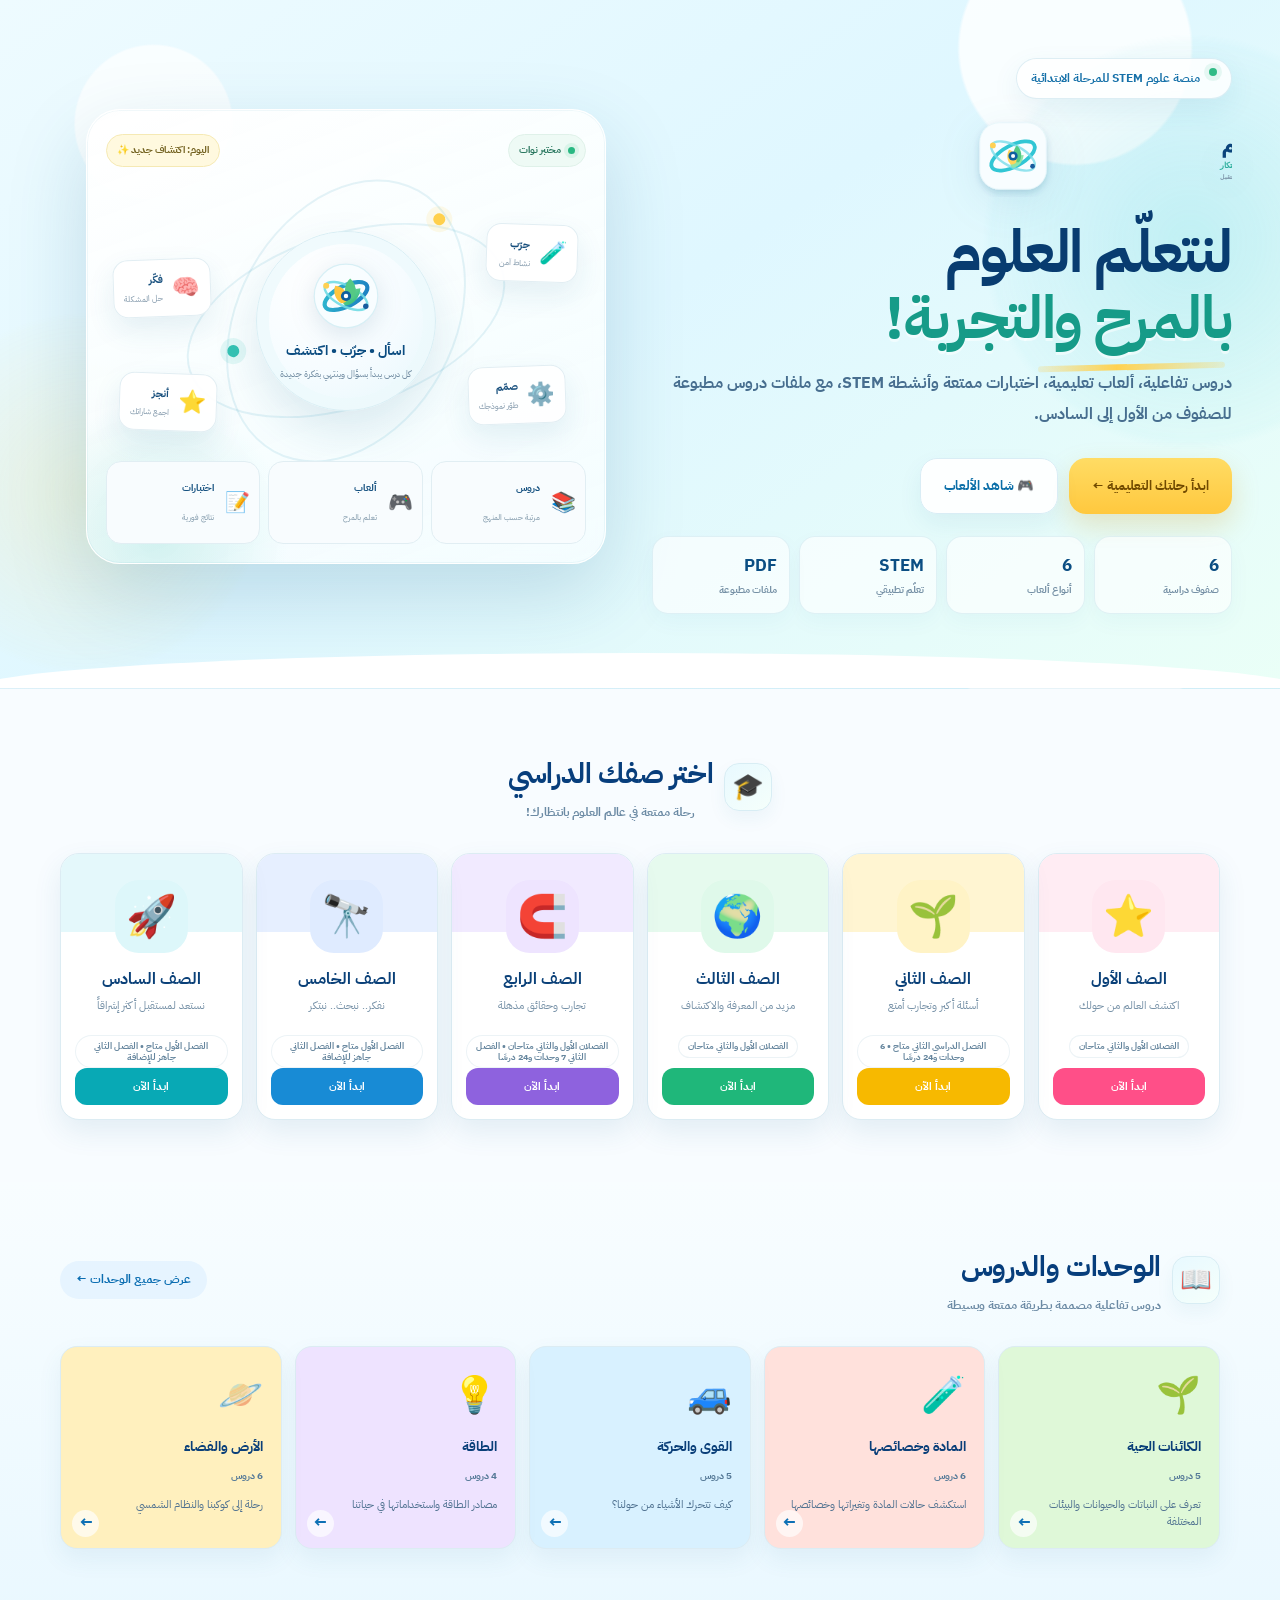
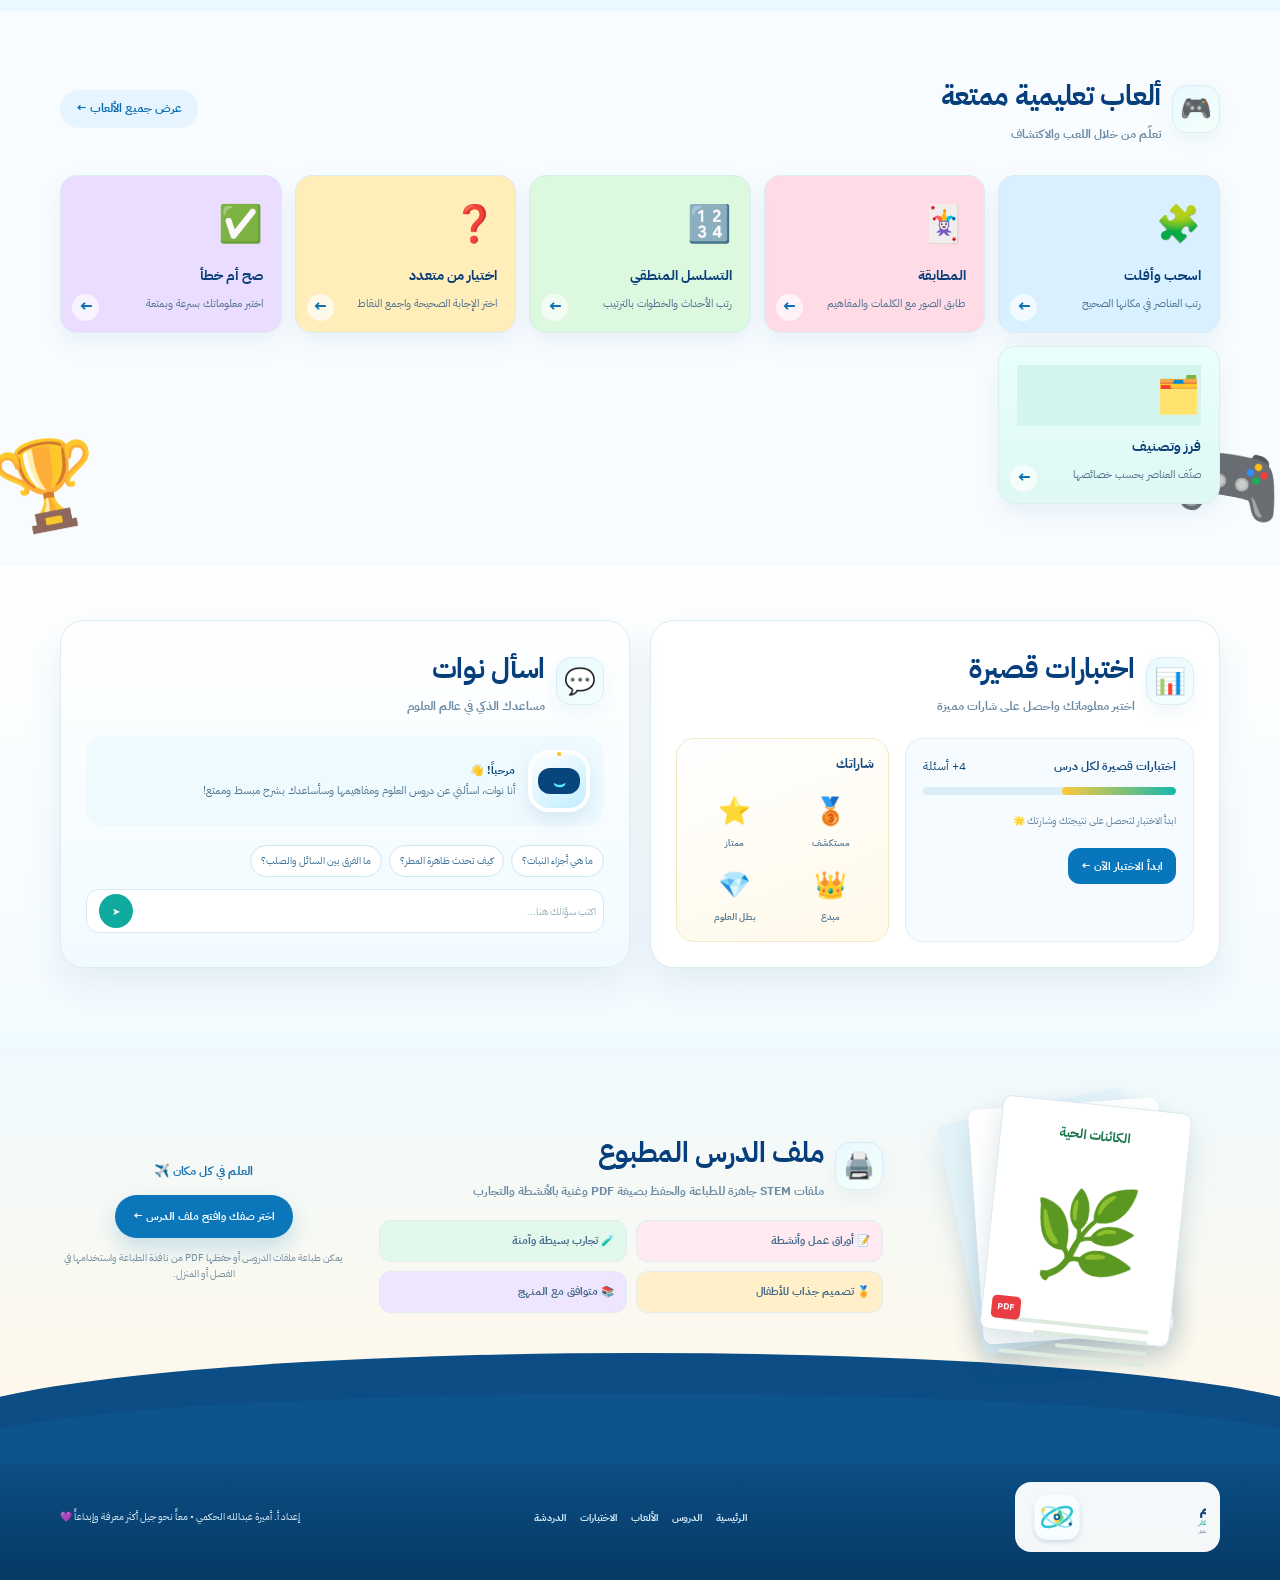
==== index.html @ 7ffd3e72 "Refresh application script to show published Grade 5 semester 2" ====
<!DOCTYPE html>
<!-- index.html - موقع نوات ستيم -->
<!-- نوات ستيم - علوم STEM للصفوف من الأول إلى السادس الابتدائي -->
<!-- طريقة الاستخدام: افتح هذا الملف مباشرة في أي متصفح حديث -->
<html lang="ar" dir="rtl">
<head>
  <meta charset="UTF-8">
  <meta name="viewport" content="width=device-width, initial-scale=1.0">
  <meta name="description" content="نوات ستيم - منصة تعليمية عربية لمادة العلوم STEM للصفوف من الأول إلى السادس الابتدائي، تضم دروساً تفاعلية وألعاباً واختبارات وملفات طباعة موسعة.">
  <title>نوات ستيم | علوم الصفوف الأول والثاني والثالث والرابع والخامس والسادس</title>
  <link rel="stylesheet" href="style.css?v=20261022-kidgames2">
  <link rel="stylesheet" href="playful-ui.css?v=20260920-1">
</head>
<body>

<!-- ===== صفحة الهبوط (Landing) ===== -->
<div id="landing-page">

  <header class="play-header" aria-label="رأس موقع نوات ستيم">
    <div class="play-header-inner">
      <a class="play-brand" href="#landing-page" aria-label="نوات ستيم">
        <img class="play-brand-logo" src="assets/nawat-logo.svg?v=20260919-2" alt="نوات ستيم - صغار اليوم علماء المستقبل">
      </a>

      <nav class="play-nav" aria-label="روابط الصفحة الرئيسية">
        <a class="active" href="#landing-page">الرئيسية</a>
        <a href="#grades-section">الدروس</a>
        <a href="#landing-games">الألعاب</a>
        <a href="#landing-quiz">الاختبارات</a>
        <a href="#landing-chat">الدردشة</a>
      </nav>

      <div class="play-header-tools">
        <span class="play-greeting">مرحباً يا بطل! 👦🏻</span>
        <button class="play-search" type="button" onclick="scrollToGrades()" aria-label="البحث عن صف">⌕</button>
      </div>
    </div>
  </header>

  <section class="play-hero" aria-label="لنتعلم العلوم بالمرح والتجربة">
    <div class="hero-blob hero-blob-a" aria-hidden="true"></div>
    <div class="hero-blob hero-blob-b" aria-hidden="true"></div>

    <div class="play-hero-inner">
      <div class="play-hero-copy">
        <span class="play-hero-pill"><i></i> منصة علوم STEM للمرحلة الابتدائية</span>

        <div class="hero-official-brand" aria-label="شعار نوات ستيم">
          <img src="assets/nawat-logo.svg?v=20260919-3" alt="نوات ستيم">
        </div>

        <h1>لنتعلّم العلوم<br><span>بالمرح والتجربة!</span></h1>

        <p class="hero-lead">
          دروس تفاعلية، ألعاب تعليمية، اختبارات ممتعة وأنشطة STEM،
          مع ملفات دروس مطبوعة للصفوف من الأول إلى السادس.
        </p>

        <div class="play-hero-actions">
          <button class="play-primary" onclick="scrollToGrades()">
            ابدأ رحلتك التعليمية
            <span aria-hidden="true">←</span>
          </button>
          <button class="play-secondary" onclick="document.getElementById('landing-games').scrollIntoView({behavior:'smooth'})">
            <span aria-hidden="true">🎮</span>
            شاهد الألعاب
          </button>
        </div>

        <div class="hero-trust-row" aria-label="مزايا المنصة">
          <span><b>6</b><small>صفوف دراسية</small></span>
          <span><b>6</b><small>أنواع ألعاب</small></span>
          <span><b>STEM</b><small>تعلّم تطبيقي</small></span>
          <span><b>PDF</b><small>ملفات مطبوعة</small></span>
        </div>
      </div>

      <div class="play-hero-art hero-lab-card" aria-hidden="true">
        <div class="lab-card-glow"></div>
        <div class="lab-card-top">
          <span class="lab-status"><i></i> مختبر نوات</span>
          <span class="lab-chip">اليوم: اكتشاف جديد ✨</span>
        </div>

        <div class="lab-scene">
          <div class="lab-orbit orbit-a"></div>
          <div class="lab-orbit orbit-b"></div>
          <div class="lab-core">
            <div class="lab-core-logo"><svg class="nawat-logo-mark" viewBox="0 0 120 120" role="img" aria-label="رمز نوات ستيم">
  <defs>
    <linearGradient id="nawatBlue" x1="20" y1="18" x2="98" y2="100" gradientUnits="userSpaceOnUse">
      <stop stop-color="#35c8d3"/>
      <stop offset="1" stop-color="#176fbd"/>
    </linearGradient>
    <linearGradient id="nawatLeaf" x1="52" y1="40" x2="78" y2="76" gradientUnits="userSpaceOnUse">
      <stop stop-color="#8ce4a7"/>
      <stop offset="1" stop-color="#2db978"/>
    </linearGradient>
  </defs>
  <circle cx="60" cy="60" r="53" fill="#f8fdff" stroke="#d7eff5" stroke-width="2"/>
  <ellipse cx="60" cy="60" rx="39" ry="17" transform="rotate(-27 60 60)" fill="none" stroke="url(#nawatBlue)" stroke-width="7" stroke-linecap="round"/>
  <ellipse cx="60" cy="60" rx="39" ry="17" transform="rotate(27 60 60)" fill="none" stroke="#73dce5" stroke-width="4" stroke-linecap="round" opacity=".9"/>
  <circle cx="27" cy="43" r="5" fill="#ffd052"/>
  <circle cx="93" cy="77" r="4.5" fill="#185d9e"/>
  <path d="M55 70c4-14 15-22 29-23-1 15-10 26-24 29-3-1-5-3-5-6Z" fill="url(#nawatLeaf)"/>
  <path d="M61 63c-5-12-3-24 6-32 10 9 12 22 5 33-4 1-7 1-11-1Z" fill="#55c984"/>
  <path d="M52 72c-10-6-14-18-10-29 12 1 21 10 21 22-3 5-6 7-11 7Z" fill="#ffc63e"/>
  <circle cx="60" cy="60" r="8.5" fill="#0d5f9f"/>
  <circle cx="60" cy="60" r="3.7" fill="#fff"/>
</svg></div>
            <strong>اسأل • جرّب • اكتشف</strong>
            <small>كل درس يبدأ بسؤال وينتهي بفكرة جديدة</small>
          </div>

          <div class="lab-float-card fc-one"><span>🧪</span><b>جرّب</b><small>نشاط آمن</small></div>
          <div class="lab-float-card fc-two"><span>🧠</span><b>فكّر</b><small>حل المشكلة</small></div>
          <div class="lab-float-card fc-three"><span>⚙️</span><b>صمّم</b><small>طوّر نموذجك</small></div>
          <div class="lab-float-card fc-four"><span>⭐</span><b>أنجز</b><small>اجمع شاراتك</small></div>
        </div>

        <div class="lab-card-bottom">
          <div><span>📚</span><b>دروس</b><small>مرتبة حسب المنهج</small></div>
          <div><span>🎮</span><b>ألعاب</b><small>تعلم بالمرح</small></div>
          <div><span>📝</span><b>اختبارات</b><small>نتائج فورية</small></div>
        </div>
      </div>
    </div>

    <div class="hero-wave" aria-hidden="true"></div>
  </section>

  <section class="play-section grades-play-section" id="grades-section" aria-label="اختر صفك الدراسي">
    <div class="play-section-head">
      <span class="play-section-icon">🎓</span>
      <div>
        <h2>اختر صفك الدراسي</h2>
        <p>رحلة ممتعة في عالم العلوم بانتظارك!</p>
      </div>
    </div>

    <div class="play-grade-grid">
      <article class="play-grade-card grade-pink" onclick="enterApp('grade1')" role="button" tabindex="0" onkeydown="if(event.key==='Enter') enterApp('grade1')">
        <span class="play-grade-icon">⭐</span>
        <h3>الصف الأول</h3>
        <p>اكتشف العالم من حولك</p>
        <small class="grade-availability">الفصلان الأول والثاني متاحان</small>
        <button type="button">ابدأ الآن</button>
      </article>
      <article class="play-grade-card grade-yellow" onclick="enterApp('grade2')" role="button" tabindex="0" onkeydown="if(event.key==='Enter') enterApp('grade2')">
        <span class="play-grade-icon">🌱</span>
        <h3>الصف الثاني</h3>
        <p>أسئلة أكبر وتجارب أمتع</p>
        <small class="grade-availability">الفصل الدراسي الثاني متاح • 6 وحدات و24 درسًا</small>
        <button type="button">ابدأ الآن</button>
      </article>
      <article class="play-grade-card grade-green" onclick="enterApp('grade3')" role="button" tabindex="0" onkeydown="if(event.key==='Enter') enterApp('grade3')">
        <span class="play-grade-icon">🌍</span>
        <h3>الصف الثالث</h3>
        <p>مزيد من المعرفة والاكتشاف</p>
        <small class="grade-availability">الفصلان الأول والثاني متاحان</small>
        <button type="button">ابدأ الآن</button>
      </article>
      <article class="play-grade-card grade-purple" onclick="enterApp('grade4')" role="button" tabindex="0" onkeydown="if(event.key==='Enter') enterApp('grade4')">
        <span class="play-grade-icon">🧲</span>
        <h3>الصف الرابع</h3>
        <p>تجارب وحقائق مذهلة</p>
        <small class="grade-availability">الفصلان الأول والثاني متاحان • الفصل الثاني 7 وحدات و24 درسًا</small>
        <button type="button">ابدأ الآن</button>
      </article>
      <article class="play-grade-card grade-blue" onclick="enterApp('grade5')" role="button" tabindex="0" onkeydown="if(event.key==='Enter') enterApp('grade5')">
        <span class="play-grade-icon">🔭</span>
        <h3>الصف الخامس</h3>
        <p>نفكر.. نبحث.. نبتكر</p>
        <small class="grade-availability">الفصل الأول متاح • الفصل الثاني جاهز للإضافة</small>
        <button type="button">ابدأ الآن</button>
      </article>
      <article class="play-grade-card grade-teal" onclick="enterApp('grade6')" role="button" tabindex="0" onkeydown="if(event.key==='Enter') enterApp('grade6')">
        <span class="play-grade-icon">🚀</span>
        <h3>الصف السادس</h3>
        <p>نستعد لمستقبل أكثر إشراقاً</p>
        <small class="grade-availability">الفصل الأول متاح • الفصل الثاني جاهز للإضافة</small>
        <button type="button">ابدأ الآن</button>
      </article>
    </div>
  </section>

  <section class="play-section play-units" aria-label="الوحدات والدروس">
    <div class="play-section-head split-head">
      <div class="title-group">
        <span class="play-section-icon">📖</span>
        <div><h2>الوحدات والدروس</h2><p>دروس تفاعلية مصممة بطريقة ممتعة وبسيطة</p></div>
      </div>
      <button class="section-link-btn" onclick="scrollToGrades()">عرض جميع الوحدات ←</button>
    </div>

    <div class="preview-card-row">
      <article class="preview-unit unit-green" onclick="scrollToGrades()"><span>🌱</span><h3>الكائنات الحية</h3><b>5 دروس</b><p>تعرف على النباتات والحيوانات والبيئات المختلفة</p><i>←</i></article>
      <article class="preview-unit unit-coral" onclick="scrollToGrades()"><span>🧪</span><h3>المادة وخصائصها</h3><b>6 دروس</b><p>استكشف حالات المادة وتغيراتها وخصائصها</p><i>←</i></article>
      <article class="preview-unit unit-sky" onclick="scrollToGrades()"><span>🚙</span><h3>القوى والحركة</h3><b>5 دروس</b><p>كيف تتحرك الأشياء من حولنا؟</p><i>←</i></article>
      <article class="preview-unit unit-lilac" onclick="scrollToGrades()"><span>💡</span><h3>الطاقة</h3><b>4 دروس</b><p>مصادر الطاقة واستخداماتها في حياتنا</p><i>←</i></article>
      <article class="preview-unit unit-gold" onclick="scrollToGrades()"><span>🪐</span><h3>الأرض والفضاء</h3><b>6 دروس</b><p>رحلة إلى كوكبنا والنظام الشمسي</p><i>←</i></article>
    </div>
  </section>

  <section class="play-section landing-games-section" id="landing-games" aria-label="ألعاب تعليمية ممتعة">
    <div class="play-game-decor left">🏆</div>
    <div class="play-game-decor right">🎮</div>
    <div class="play-section-head split-head">
      <div class="title-group">
        <span class="play-section-icon">🎮</span>
        <div><h2>ألعاب تعليمية ممتعة</h2><p>تعلّم من خلال اللعب والاكتشاف</p></div>
      </div>
      <button class="section-link-btn" onclick="enterAppSection('grade1','games')">عرض جميع الألعاب ←</button>
    </div>

    <div class="preview-card-row games-row">
      <article class="preview-game game-blue" onclick="enterAppSection('grade1','games')"><span>🧩</span><h3>اسحب وأفلت</h3><p>رتب العناصر في مكانها الصحيح</p><i>←</i></article>
      <article class="preview-game game-pink" onclick="enterAppSection('grade1','games')"><span>🃏</span><h3>المطابقة</h3><p>طابق الصور مع الكلمات والمفاهيم</p><i>←</i></article>
      <article class="preview-game game-green" onclick="enterAppSection('grade1','games')"><span>🔢</span><h3>التسلسل المنطقي</h3><p>رتب الأحداث والخطوات بالترتيب</p><i>←</i></article>
      <article class="preview-game game-yellow" onclick="enterAppSection('grade1','games')"><span>❓</span><h3>اختيار من متعدد</h3><p>اختر الإجابة الصحيحة واجمع النقاط</p><i>←</i></article>
      <article class="preview-game game-purple" onclick="enterAppSection('grade1','games')"><span>✅</span><h3>صح أم خطأ</h3><p>اختبر معلوماتك بسرعة وبمتعة</p><i>←</i></article>
      <article class="preview-game game-teal" onclick="enterAppSection('grade1','games')"><span>🗂️</span><h3>فرز وتصنيف</h3><p>صنّف العناصر بحسب خصائصها</p><i>←</i></article>
    </div>
  </section>

  <section class="play-section engagement-section" aria-label="الاختبارات ومساعد نوات">
    <div class="engagement-grid">
      <article class="quiz-preview" id="landing-quiz">
        <div class="engagement-title"><span>📊</span><div><h2>اختبارات قصيرة</h2><p>اختبر معلوماتك واحصل على شارات مميزة</p></div></div>
        <div class="quiz-preview-body">
          <div class="quiz-progress-card">
            <div class="quiz-progress-head"><strong>اختبارات قصيرة لكل درس</strong><span>4+ أسئلة</span></div>
            <div class="quiz-progress-line"><i style="width:45%"></i></div>
            <small>ابدأ الاختبار لتحصل على نتيجتك وشارتك 🌟</small>
            <button onclick="enterAppSection('grade1','quiz')">ابدأ الاختبار الآن ←</button>
          </div>
          <div class="badges-preview">
            <h3>شاراتك</h3>
            <div><span>🥉<small>مستكشف</small></span><span>⭐<small>ممتاز</small></span><span>👑<small>مبدع</small></span><span>💎<small>بطل العلوم</small></span></div>
          </div>
        </div>
      </article>

      <article class="chat-preview" id="landing-chat">
        <div class="engagement-title"><span>💬</span><div><h2>اسأل نوات</h2><p>مساعدك الذكي في عالم العلوم</p></div></div>
        <div class="chat-preview-bot">
          <div class="mini-bot"><span>•</span><b>⌣</b></div>
          <p><strong>مرحباً! 👋</strong><br>أنا نوات، اسألني عن دروس العلوم ومفاهيمها وسأساعدك بشرح مبسط وممتع!</p>
        </div>
        <div class="chat-suggestions">
          <button onclick="enterAppSection('grade1','chatbot')">ما هي أجزاء النبات؟</button>
          <button onclick="enterAppSection('grade2','chatbot')">كيف تحدث ظاهرة المطر؟</button>
          <button onclick="enterAppSection('grade3','chatbot')">ما الفرق بين السائل والصلب؟</button>
        </div>
        <div class="fake-chat-input"><span>اكتب سؤالك هنا...</span><button onclick="enterAppSection('grade1','chatbot')">➤</button></div>
      </article>
    </div>
  </section>

  <section class="print-preview-section" aria-label="ملف الدرس المطبوع">
    <div class="print-preview-inner">
      <div class="print-stack" aria-hidden="true">
        <div class="paper paper-back"></div>
        <div class="paper paper-mid"></div>
        <div class="paper paper-front">
          <span class="pdf-tag">PDF</span>
          <h4>الكائنات الحية</h4>
          <div class="plant-illustration">🌿</div>
          <div class="paper-lines"><i></i><i></i><i></i><i></i></div>
        </div>
      </div>

      <div class="print-preview-copy">
        <div class="engagement-title print-title"><span>🖨️</span><div><h2>ملف الدرس المطبوع</h2><p>ملفات STEM جاهزة للطباعة والحفظ بصيغة PDF وغنية بالأنشطة والتجارب</p></div></div>
        <div class="print-feature-chips">
          <span>📝 أوراق عمل وأنشطة</span>
          <span>🧪 تجارب بسيطة وآمنة</span>
          <span>🏅 تصميم جذاب للأطفال</span>
          <span>📚 متوافق مع المنهج</span>
        </div>
      </div>

      <div class="print-preview-action">
        <span>العلم في كل مكان ✈️</span>
        <button onclick="scrollToGrades()">اختر صفك وافتح ملف الدرس ←</button>
        <small>يمكن طباعة ملفات الدروس أو حفظها PDF من نافذة الطباعة واستخدامها في الفصل أو المنزل.</small>
      </div>
    </div>
  </section>

</div>

<!-- ===== تطبيق المحتوى الرئيسي (مخفي في البداية) ===== -->
<div id="app-content" style="display:none">

  <!-- ===== التنقل الرئيسي ===== -->
  <nav class="main-nav" role="navigation" aria-label="التنقل الرئيسي">
    <div class="nav-inner">
      <div class="app-brand" aria-label="نوات ستيم">
        <img class="app-brand-logo" src="assets/nawat-logo.svg?v=20260919-4" alt="نوات ستيم">
      </div>
      <button class="nav-back-home" onclick="goToLanding()" aria-label="العودة للصفحة الرئيسية">
        <span aria-hidden="true">⌂</span><span class="home-label">الرئيسية</span>
      </button>
      <button class="nav-btn active" onclick="showSection('lessons')" aria-selected="true" role="tab">
        <span class="nav-icon" aria-hidden="true">📚</span>
        الصفوف ودروس STEM
      </button>
      <button class="nav-btn" onclick="showSection('games')" aria-selected="false" role="tab">
        <span class="nav-icon" aria-hidden="true">🎮</span>
        ألعب مع ستيم
      </button>
      <button class="nav-btn" onclick="showSection('quiz')" aria-selected="false" role="tab">
        <span class="nav-icon" aria-hidden="true">📝</span>
        اختبر معلوماتك
      </button>
      <button class="nav-btn" onclick="showSection('chatbot')" aria-selected="false" role="tab">
        <span class="nav-icon" aria-hidden="true">🤖</span>
        الدردشة مع نوات
      </button>
      <div class="current-grade-chip" id="currentGradeChip" aria-live="polite">الصف الأول</div>
    </div>
  </nav>

  <!-- ===== المحتوى الرئيسي ===== -->
  <main role="main">

    <!-- ===== قسم الدروس ===== -->
    <div id="section-lessons" class="section-panel active" role="tabpanel">
      <div id="semester-tabs" class="semester-tabs" style="display:none" role="tablist" aria-label="اختر الفصل الدراسي"></div>
      <div id="lessons-view"><!-- يُملأ بـ JS --></div>
    </div>

    <!-- ===== قسم الألعاب ===== -->
    <div id="section-games" class="section-panel" role="tabpanel">
      <div id="games-view"><!-- يُملأ بـ JS --></div>
    </div>

    <!-- ===== قسم الاختبارات ===== -->
    <div id="section-quiz" class="section-panel" role="tabpanel">
      <div id="quiz-view"><!-- يُملأ بـ JS --></div>
    </div>

    <!-- ===== قسم الشات بوت ===== -->
    <div id="section-chatbot" class="section-panel" role="tabpanel">
      <div class="section-header section-header--assistant">
        <span class="section-kicker">مساعدك العلمي</span>
        <h2>الدردشة مع نوات 🤖</h2>
        <p>اسأل عن مفهوم أو درس، واحصل على شرح مبسط يساعدك على الفهم والمراجعة.</p>
      </div>
      <div class="chatbot-wrapper">
        <div class="chat-window" role="log" aria-label="نافذة المحادثة">
          <div class="chat-header">
            <div class="bot-avatar" aria-hidden="true">🤖</div>
            <div>
              <h3>نوات <span class="online-dot" aria-label="متصل"></span></h3>
              <p>مساعدك العلمي الذكي</p>
            </div>
          </div>
          <div class="chat-messages" id="chatMessages" aria-live="polite"></div>
          <div class="chat-input-area">
            <input
              type="text"
              id="chatInput"
              class="chat-input"
              placeholder="اكتب سؤالك هنا..."
              aria-label="اكتب رسالتك"
              maxlength="200"
              autocomplete="off"
            >
            <button class="chat-send-btn" onclick="sendMessage()" aria-label="إرسال الرسالة">
              ➤
            </button>
          </div>
        </div>
        <div class="quick-questions mt-2" id="quickQuestions"></div>
      </div>
    </div>

  </main>

</div>

<!-- ===== ذيل الصفحة ===== -->
<footer class="play-footer" role="contentinfo">
  <div class="play-footer-wave" aria-hidden="true"></div>
  <div class="play-footer-inner">
    <div class="play-footer-brand"><img class="play-footer-logo" src="assets/nawat-logo.svg?v=20260919-2" alt="نوات ستيم"></div>
    <div class="play-footer-links">
      <a href="#landing-page">الرئيسية</a>
      <a href="#grades-section">الدروس</a>
      <a href="#landing-games">الألعاب</a>
      <a href="#landing-quiz">الاختبارات</a>
      <a href="#landing-chat">الدردشة</a>
    </div>
    <p>إعداد أ. أميرة عبدالله الحكمي • معاً نحو جيل أكثر معرفة وإبداعاً 💜</p>
  </div>
</footer>

<!-- ===== البيانات والسكريبت ===== -->
<script src="data.js?v=20261021-1"></script>
<script src="semester2-data.js?v=20261022-1"></script>
<script src="data-grade2.js?v=20261027-fullbook2"></script>
<script src="data-grade3.js?v=20261027-semesters"></script>
<!-- تحديث نشر الصف الرابع: الفصل الدراسي الثاني - المحتوى الكامل للوحدات السبع -->
<script src="data-grade4.js?v=20261028-grade4-final"></script>
<script src="data-grade5.js?v=20261028-sem2base"></script>
<script src="grade5-semester2.js?v=20261028-fullcurriculum"></script>
<script src="data-grade6.js?v=20261021-1"></script>
<script src="script.js?v=20261028-grade5-visible"></script>

</body>
</html>
---- style.css ----
/* style.css - موقع نوات ستيم */
/* المعلمة: أستاذة أميرة عبدالله الحكمي */

/* ========== الخطوط ========== */
@import url('https://fonts.googleapis.com/css2?family=IBM+Plex+Sans+Arabic:wght@400;500;600;700&display=swap');

/* ========== المتغيرات ========== */
:root {
  --primary: #0ea5e9;
  --primary-light: #38bdf8;
  --primary-dark: #0369a1;
  --accent: #183f64;
  --accent-light: #0e79b7;
  --success: #0f766e;
  --success-light: #14b8a6;
  --danger: #C62828;
  --warning: #B45309;
  --bg: #edf3f7;
  --bg-card: #FFFFFF;
  --text: #17324a;
  --text-secondary: #58728a;
  --text-light: #93a4b4;
  --border: #d8e0e7;
  --shadow-sm: 0 10px 24px rgba(15, 29, 45, 0.06);
  --shadow-md: 0 16px 36px rgba(15, 29, 45, 0.1);
  --shadow-lg: 0 22px 54px rgba(15, 29, 45, 0.14);
  --radius-sm: 8px;
  --radius-md: 12px;
  --radius-lg: 20px;
  --radius-xl: 28px;
}

/* ========== إعادة التهيئة ========== */
*, *::before, *::after {
  box-sizing: border-box;
  margin: 0;
  padding: 0;
}

html {
  scroll-behavior: smooth;
}

body {
  font-family: 'IBM Plex Sans Arabic', 'Tajawal', 'Cairo', Arial, sans-serif;
  direction: rtl;
  background: var(--bg);
  color: var(--text);
  line-height: 1.7;
  font-size: 16px;
  min-height: 100vh;
}

/* ========== الشريط العلوي ========== */
header { display: none; }

.header-inner {
  max-width: 1200px;
  margin: 0 auto;
  padding: 0 24px;
  display: flex;
  align-items: center;
  justify-content: space-between;
  height: 72px;
}

.logo-area {
  display: flex;
  align-items: center;
  gap: 14px;
  text-decoration: none;
  color: white;
}

.logo-icon {
  width: 48px;
  height: 48px;
  background: rgba(255,255,255,0.2);
  border-radius: 12px;
  display: flex;
  align-items: center;
  justify-content: center;
  font-size: 24px;
  backdrop-filter: blur(8px);
}

.logo-text h1 {
  font-size: 1.4rem;
  font-weight: 900;
  line-height: 1.2;
  letter-spacing: -0.5px;
}

.logo-text p {
  font-size: 0.75rem;
  opacity: 0.85;
  font-weight: 400;
}

.header-teacher {
  font-size: 0.8rem;
  opacity: 0.9;
  text-align: center;
}

.header-teacher strong {
  display: block;
  font-size: 0.85rem;
}

/* ========== Landing Page - Hero Section ========== */
.hero-section {
  background: linear-gradient(160deg, #E3F2FD 0%, #BBDEFB 40%, #E8F5E9 100%);
  padding: 72px 24px 60px;
  text-align: center;
  position: relative;
  overflow: hidden;
}

.hero-section::before {
  content: '';
  position: absolute;
  top: -60px;
  left: -60px;
  width: 240px;
  height: 240px;
  background: radial-gradient(circle, rgba(21,101,192,0.08) 0%, transparent 70%);
  border-radius: 50%;
}

.hero-section::after {
  content: '';
  position: absolute;
  bottom: -40px;
  right: -40px;
  width: 200px;
  height: 200px;
  background: radial-gradient(circle, rgba(46,125,50,0.07) 0%, transparent 70%);
  border-radius: 50%;
}

.hero-inner {
  max-width: 700px;
  margin: 0 auto;
  position: relative;
  z-index: 1;
}

.hero-rocket {
  font-size: 4rem;
  margin-bottom: 20px;
  display: block;
  animation: rocketFloat 3s ease-in-out infinite;
}

@keyframes rocketFloat {
  0%, 100% { transform: translateY(0) rotate(-5deg); }
  50% { transform: translateY(-12px) rotate(5deg); }
}

.hero-title {
  font-size: 2.4rem;
  font-weight: 900;
  color: var(--primary-dark);
  margin-bottom: 14px;
  line-height: 1.3;
}

.hero-subtitle {
  font-size: 1.25rem;
  font-weight: 700;
  color: var(--primary);
  margin-bottom: 14px;
}

.hero-desc {
  font-size: 1rem;
  color: var(--text-secondary);
  max-width: 520px;
  margin: 0 auto 32px;
  line-height: 1.8;
}

.hero-cta-btn {
  display: inline-flex;
  align-items: center;
  gap: 10px;
  background: var(--primary);
  color: white;
  border: none;
  border-radius: var(--radius-md);
  padding: 18px 44px;
  font-family: 'Tajawal', sans-serif;
  font-size: 1.1rem;
  font-weight: 800;
  cursor: pointer;
  transition: all 0.25s ease;
  box-shadow: 0 6px 20px rgba(21, 101, 192, 0.35);
  letter-spacing: 0.3px;
}

.hero-cta-btn:hover {
  background: var(--primary-dark);
  transform: translateY(-3px);
  box-shadow: 0 10px 28px rgba(21, 101, 192, 0.45);
}

.hero-cta-btn:active {
  transform: translateY(-1px);
}

/* ========== Landing Page - Grades Section ========== */
.grades-section {
  padding: 56px 24px 64px;
  background: white;
}

.grades-inner {
  max-width: 960px;
  margin: 0 auto;
}

.grades-header {
  text-align: center;
  margin-bottom: 40px;
}

.grades-title {
  font-size: 1.9rem;
  font-weight: 900;
  color: var(--primary-dark);
  margin-bottom: 10px;
}

.grades-subtitle {
  font-size: 1rem;
  color: var(--text-secondary);
}

.grades-grid {
  display: grid;
  grid-template-columns: repeat(auto-fill, minmax(260px, 1fr));
  gap: 22px;
}

/* بطاقة الصف */
.grade-card {
  background: var(--bg-card);
  border-radius: var(--radius-lg);
  padding: 32px 24px;
  box-shadow: var(--shadow-sm);
  border: 2px solid var(--border);
  text-align: center;
  position: relative;
  transition: all 0.28s ease;
  overflow: hidden;
}

.grade-card--open {
  cursor: pointer;
  border-color: var(--primary-light);
  background: linear-gradient(145deg, #ffffff, #EFF6FF);
}

.grade-card--open:hover {
  transform: translateY(-5px);
  box-shadow: var(--shadow-lg);
  border-color: var(--primary);
  background: linear-gradient(145deg, #EFF6FF, #DBEAFE);
}

.grade-card--open:focus {
  outline: 3px solid var(--primary);
  outline-offset: 3px;
}

.grade-card--soon {
  opacity: 0.65;
  cursor: not-allowed;
  filter: grayscale(30%);
}

/* شارة الحالة */
.grade-badge {
  display: inline-block;
  font-size: 0.78rem;
  font-weight: 700;
  padding: 4px 14px;
  border-radius: 20px;
  position: absolute;
  top: 16px;
  left: 16px;
  letter-spacing: 0.2px;
}

.grade-badge--open {
  background: rgba(46, 125, 50, 0.12);
  color: var(--success);
  border: 1.5px solid rgba(46, 125, 50, 0.3);
}

.grade-badge--soon {
  background: rgba(120, 120, 120, 0.1);
  color: #757575;
  border: 1.5px solid rgba(120, 120, 120, 0.25);
}

.grade-icon {
  font-size: 3rem;
  margin: 14px 0 12px;
  display: block;
}

.grade-name {
  font-size: 1.25rem;
  font-weight: 900;
  color: var(--text);
  margin-bottom: 4px;
}

.grade-desc {
  font-size: 0.875rem;
  color: var(--text-secondary);
}

.grade-arrow {
  font-size: 1.4rem;
  color: var(--primary);
  margin-top: 14px;
  display: block;
  transition: transform 0.2s ease;
}

.grade-card--open:hover .grade-arrow {
  transform: translateX(-6px);
}

/* ========== تبويبات الفصل الدراسي ========== */
.semester-tabs {
  display: flex;
  gap: 0;
  margin-bottom: 28px;
  background: var(--bg-card);
  border-radius: var(--radius-md);
  padding: 6px;
  box-shadow: var(--shadow-sm);
  border: 2px solid var(--border);
  width: fit-content;
  max-width: 100%;
}

.semester-tab-btn {
  flex: 1;
  min-width: 180px;
  padding: 12px 28px;
  background: transparent;
  border: none;
  border-radius: var(--radius-sm);
  font-family: 'Tajawal', sans-serif;
  font-size: 1rem;
  font-weight: 700;
  color: var(--text-secondary);
  cursor: pointer;
  transition: all 0.25s ease;
  white-space: nowrap;
  display: flex;
  align-items: center;
  justify-content: center;
  gap: 8px;
  min-height: 48px;
}

.semester-tab-btn:hover {
  background: rgba(21, 101, 192, 0.07);
  color: var(--primary);
}

.semester-tab-btn.active {
  background: var(--primary);
  color: white;
  box-shadow: 0 4px 14px rgba(21, 101, 192, 0.35);
}

.semester-tab-btn:focus {
  outline: 3px solid var(--primary);
  outline-offset: 2px;
}

@media (max-width: 768px) {
  .semester-tabs {
    width: 100%;
  }
  .semester-tab-btn {
    min-width: 0;
    padding: 10px 16px;
    font-size: 0.875rem;
  }
}

@media (max-width: 480px) {
  .semester-tabs {
    flex-direction: column;
  }
}

/* ========== التنقل الرئيسي ========== */
nav.main-nav {
  background: white;
  border-bottom: 3px solid var(--primary);
  position: sticky;
  top: 0;
  z-index: 999;
  box-shadow: var(--shadow-sm);
}

.nav-inner {
  max-width: 1200px;
  margin: 0 auto;
  padding: 0 24px;
  display: flex;
  gap: 0;
  align-items: center;
}

.nav-back-home {
  padding: 12px 18px;
  background: none;
  border: none;
  border-left: 2px solid var(--border);
  cursor: pointer;
  font-family: 'Tajawal', sans-serif;
  font-size: 0.85rem;
  font-weight: 700;
  color: var(--text-secondary);
  transition: all 0.2s ease;
  display: flex;
  align-items: center;
  gap: 6px;
  margin-left: 8px;
  min-height: 48px;
  white-space: nowrap;
}

.nav-back-home:hover {
  color: var(--primary);
  background: var(--bg);
}

.nav-btn {
  padding: 14px 24px;
  background: none;
  border: none;
  cursor: pointer;
  font-family: 'Tajawal', sans-serif;
  font-size: 0.9rem;
  font-weight: 700;
  color: var(--text-secondary);
  border-bottom: 3px solid transparent;
  margin-bottom: -3px;
  transition: all 0.25s ease;
  display: flex;
  align-items: center;
  gap: 8px;
  white-space: nowrap;
  min-height: 48px;
}

.nav-btn:hover {
  color: var(--primary);
  background: var(--bg);
}

.nav-btn.active {
  color: var(--primary);
  border-bottom-color: var(--primary);
  background: rgba(21, 101, 192, 0.05);
}

.nav-btn .nav-icon {
  font-size: 1.2rem;
}

/* ========== المحتوى الرئيسي ========== */
main {
  max-width: 1200px;
  margin: 0 auto;
  padding: 32px 24px;
}

/* ========== الأقسام ========== */
.section-panel {
  display: none;
  animation: fadeInUp 0.35s ease;
}

.section-panel.active {
  display: block;
}

@keyframes fadeInUp {
  from { opacity: 0; transform: translateY(16px); }
  to   { opacity: 1; transform: translateY(0); }
}

/* ========== عنوان القسم ========== */
.section-header {
  text-align: center;
  margin-bottom: 36px;
}

.section-header h2 {
  font-size: 2rem;
  font-weight: 900;
  color: var(--primary-dark);
  margin-bottom: 8px;
}

.section-header p {
  color: var(--text-secondary);
  font-size: 1rem;
  max-width: 600px;
  margin: 0 auto;
}

/* ========== شبكة البطاقات ========== */
.cards-grid {
  display: grid;
  grid-template-columns: repeat(auto-fill, minmax(280px, 1fr));
  gap: 24px;
}

.cards-grid-3 {
  grid-template-columns: repeat(auto-fill, minmax(340px, 1fr));
}

/* ========== البطاقة الأساسية ========== */
.card {
  background: var(--bg-card);
  border-radius: var(--radius-lg);
  padding: 28px;
  box-shadow: var(--shadow-sm);
  transition: all 0.3s ease;
  border: 2px solid transparent;
  cursor: pointer;
  position: relative;
  overflow: hidden;
}

.card::before {
  content: '';
  position: absolute;
  top: 0;
  right: 0;
  width: 6px;
  height: 100%;
  background: var(--card-color, var(--primary));
  transition: width 0.3s ease;
}

.card:hover {
  transform: translateY(-4px);
  box-shadow: var(--shadow-lg);
  border-color: var(--card-color, var(--primary));
}

.card:hover::before {
  width: 8px;
}

.card:focus {
  outline: 3px solid var(--primary);
  outline-offset: 2px;
}

.card-icon {
  font-size: 2.8rem;
  margin-bottom: 16px;
  display: block;
}

.card h3 {
  font-size: 1.2rem;
  font-weight: 800;
  margin-bottom: 8px;
  color: var(--text);
}

.card p {
  font-size: 0.875rem;
  color: var(--text-secondary);
  line-height: 1.6;
}

.card-badge {
  display: inline-block;
  background: var(--card-color, var(--primary));
  color: white;
  font-size: 0.75rem;
  font-weight: 700;
  padding: 3px 10px;
  border-radius: 20px;
  margin-bottom: 12px;
}

/* ========== شريط التنقل التفصيلي ========== */
.breadcrumb {
  display: flex;
  align-items: center;
  gap: 8px;
  margin-bottom: 24px;
  flex-wrap: wrap;
}

.breadcrumb-item {
  color: var(--text-secondary);
  font-size: 0.875rem;
}

.breadcrumb-item.active {
  color: var(--primary);
  font-weight: 700;
}

.breadcrumb-sep {
  color: var(--text-light);
  font-size: 0.8rem;
}

.btn-back {
  display: inline-flex;
  align-items: center;
  gap: 8px;
  background: var(--bg);
  border: 2px solid var(--border);
  border-radius: var(--radius-sm);
  padding: 8px 16px;
  font-family: 'Tajawal', sans-serif;
  font-size: 0.875rem;
  font-weight: 700;
  color: var(--text-secondary);
  cursor: pointer;
  transition: all 0.2s ease;
  text-decoration: none;
  margin-bottom: 20px;
}

.btn-back:hover {
  background: var(--primary);
  color: white;
  border-color: var(--primary);
}

/* ========== صفحة الدرس ========== */
.lesson-page {
  max-width: 800px;
  margin: 0 auto;
}

.lesson-header {
  background: linear-gradient(135deg, var(--primary-dark), var(--primary));
  color: white;
  padding: 32px;
  border-radius: var(--radius-xl);
  margin-bottom: 28px;
  position: relative;
  overflow: hidden;
}

.lesson-header::after {
  content: '🔬';
  position: absolute;
  left: 24px;
  top: 50%;
  transform: translateY(-50%);
  font-size: 5rem;
  opacity: 0.15;
}

.lesson-header h2 {
  font-size: 1.8rem;
  font-weight: 900;
  margin-bottom: 8px;
}

.lesson-header .lesson-meta {
  display: flex;
  gap: 16px;
  margin-top: 12px;
  flex-wrap: wrap;
}

.lesson-meta-tag {
  background: rgba(255,255,255,0.2);
  padding: 4px 12px;
  border-radius: 20px;
  font-size: 0.8rem;
  font-weight: 600;
}

.lesson-section {
  background: var(--bg-card);
  border-radius: var(--radius-lg);
  padding: 28px;
  margin-bottom: 20px;
  box-shadow: var(--shadow-sm);
  border-right: 5px solid var(--primary);
}

.lesson-section h3 {
  font-size: 1.1rem;
  font-weight: 800;
  color: var(--primary);
  margin-bottom: 16px;
  display: flex;
  align-items: center;
  gap: 8px;
}

.lesson-section h3 .section-icon {
  font-size: 1.3rem;
}

.objectives-list, .concepts-list, .steps-list {
  list-style: none;
}

.objectives-list li {
  padding: 10px 0;
  border-bottom: 1px solid var(--border);
  display: flex;
  align-items: flex-start;
  gap: 10px;
  font-size: 0.9rem;
}

.objectives-list li::before {
  content: '✓';
  color: var(--success);
  font-weight: 900;
  font-size: 1rem;
  flex-shrink: 0;
  margin-top: 2px;
}

.objectives-list li:last-child {
  border-bottom: none;
}

.concept-item {
  background: var(--bg);
  border-radius: var(--radius-sm);
  padding: 14px 16px;
  margin-bottom: 10px;
}

.concept-item .term {
  font-weight: 800;
  color: var(--primary);
  font-size: 0.95rem;
  margin-bottom: 4px;
}

.concept-item .definition {
  font-size: 0.875rem;
  color: var(--text-secondary);
}

/* نشاط STEM */
.stem-activity {
  background: linear-gradient(135deg, #FFF8E1, #FFFDE7);
  border: 2px solid #FFC107;
  border-radius: var(--radius-lg);
  padding: 28px;
  margin-bottom: 20px;
}

.stem-activity h3 {
  color: #E65100;
  font-size: 1.1rem;
  font-weight: 800;
  margin-bottom: 20px;
  display: flex;
  align-items: center;
  gap: 8px;
}

.activity-grid {
  display: grid;
  grid-template-columns: 1fr 1fr;
  gap: 16px;
  margin-bottom: 20px;
}

.activity-section h4 {
  font-size: 0.875rem;
  font-weight: 800;
  color: #E65100;
  margin-bottom: 10px;
  display: flex;
  align-items: center;
  gap: 6px;
}

.activity-section ul {
  list-style: none;
}

.activity-section ul li {
  font-size: 0.85rem;
  color: var(--text);
  padding: 5px 0;
  display: flex;
  align-items: flex-start;
  gap: 8px;
}

.activity-section ul li::before {
  content: '•';
  color: #FFC107;
  font-size: 1.2rem;
  flex-shrink: 0;
  line-height: 1.3;
}

.steps-list li {
  font-size: 0.875rem;
  padding: 8px 0;
  border-bottom: 1px dashed #FFD54F;
  display: flex;
  gap: 12px;
  align-items: flex-start;
}

.steps-list li:last-child {
  border-bottom: none;
}

.step-num {
  background: var(--accent);
  color: white;
  width: 26px;
  height: 26px;
  border-radius: 50%;
  display: flex;
  align-items: center;
  justify-content: center;
  font-size: 0.8rem;
  font-weight: 800;
  flex-shrink: 0;
}

.thinking-questions {
  background: rgba(255,193,7,0.1);
  border-radius: var(--radius-sm);
  padding: 16px;
  margin-top: 16px;
}

.thinking-questions h4 {
  font-size: 0.875rem;
  font-weight: 800;
  color: #E65100;
  margin-bottom: 10px;
}

.thinking-questions ol {
  list-style: none;
  counter-reset: tq;
}

.thinking-questions ol li {
  counter-increment: tq;
  font-size: 0.85rem;
  padding: 6px 0;
  display: flex;
  align-items: flex-start;
  gap: 8px;
}

.thinking-questions ol li::before {
  content: counter(tq) '.';
  color: var(--accent);
  font-weight: 800;
  flex-shrink: 0;
}

/* زر الطباعة */
.btn-print {
  display: inline-flex;
  align-items: center;
  gap: 10px;
  background: var(--primary);
  color: white;
  border: none;
  border-radius: var(--radius-sm);
  padding: 12px 24px;
  font-family: 'Tajawal', sans-serif;
  font-size: 0.95rem;
  font-weight: 700;
  cursor: pointer;
  transition: all 0.2s ease;
  margin-top: 20px;
}

.btn-print:hover {
  background: var(--primary-dark);
  transform: translateY(-2px);
  box-shadow: var(--shadow-md);
}

/* ========== ألعاب ========== */
.games-header {
  text-align: center;
  padding: 24px;
  background: linear-gradient(135deg, #E8F5E9, #C8E6C9);
  border-radius: var(--radius-xl);
  margin-bottom: 32px;
}

.game-container {
  background: var(--bg-card);
  border-radius: var(--radius-xl);
  padding: 32px;
  box-shadow: var(--shadow-md);
  max-width: 800px;
  margin: 0 auto;
  min-height: 400px;
}

.game-title {
  text-align: center;
  font-size: 1.5rem;
  font-weight: 900;
  color: var(--primary);
  margin-bottom: 8px;
}

.game-instructions {
  text-align: center;
  color: var(--text-secondary);
  font-size: 0.9rem;
  margin-bottom: 28px;
  padding: 12px 20px;
  background: var(--bg);
  border-radius: var(--radius-sm);
  border-right: 4px solid var(--accent);
}

/* لعبة الفرز - Sorting */
.sort-areas {
  display: grid;
  grid-template-columns: repeat(auto-fit, minmax(180px, 1fr));
  gap: 16px;
  margin-bottom: 24px;
}

.sort-zone {
  min-height: 160px;
  border: 3px dashed var(--border);
  border-radius: var(--radius-lg);
  padding: 16px;
  text-align: center;
  transition: all 0.2s ease;
}

.sort-zone.drag-over {
  border-color: var(--primary);
  background: rgba(21, 101, 192, 0.05);
  transform: scale(1.02);
}

.sort-zone-label {
  font-weight: 800;
  font-size: 1rem;
  margin-bottom: 12px;
  padding: 6px 14px;
  border-radius: 20px;
  color: white;
  display: inline-block;
}

.sort-items-pool {
  display: flex;
  flex-wrap: wrap;
  gap: 10px;
  justify-content: center;
  min-height: 80px;
  background: var(--bg);
  border-radius: var(--radius-md);
  padding: 16px;
  margin-bottom: 20px;
}

.sort-item {
  background: white;
  border: 2px solid var(--border);
  border-radius: var(--radius-sm);
  padding: 10px 16px;
  cursor: grab;
  font-size: 0.9rem;
  font-weight: 600;
  transition: all 0.2s ease;
  display: flex;
  align-items: center;
  gap: 8px;
  user-select: none;
  touch-action: none;
}

.sort-item:hover {
  border-color: var(--primary);
  transform: translateY(-2px);
  box-shadow: var(--shadow-sm);
}

.sort-item.dragging {
  opacity: 0.5;
  cursor: grabbing;
}

.sort-item .item-emoji {
  font-size: 1.4rem;
}

/* لعبة المطابقة - Matching */
.matching-container {
  display: grid;
  grid-template-columns: 1fr 1fr;
  gap: 20px;
  align-items: start;
}

.matching-col-header {
  font-weight: 800;
  color: var(--primary);
  text-align: center;
  padding: 10px;
  background: var(--bg);
  border-radius: var(--radius-sm);
  margin-bottom: 12px;
}

.match-item {
  background: white;
  border: 2px solid var(--border);
  border-radius: var(--radius-sm);
  padding: 14px 16px;
  margin-bottom: 10px;
  cursor: pointer;
  font-size: 0.875rem;
  font-weight: 600;
  transition: all 0.2s ease;
  text-align: center;
  min-height: 48px;
  display: flex;
  align-items: center;
  justify-content: center;
}

.match-item:hover {
  border-color: var(--primary);
  background: rgba(21, 101, 192, 0.05);
}

.match-item.selected {
  border-color: var(--accent);
  background: rgba(255, 111, 0, 0.08);
  transform: scale(1.02);
}

.match-item.matched-correct {
  border-color: var(--success);
  background: rgba(46, 125, 50, 0.08);
  color: var(--success);
  cursor: default;
}

.match-item.matched-wrong {
  border-color: var(--danger);
  background: rgba(198, 40, 40, 0.08);
  animation: shake 0.3s ease;
}

/* لعبة الترتيب - Sequencing */
.sequence-items {
  display: flex;
  flex-direction: column;
  gap: 10px;
  margin-bottom: 20px;
}

.sequence-item {
  background: white;
  border: 2px solid var(--border);
  border-radius: var(--radius-sm);
  padding: 16px 20px;
  cursor: grab;
  font-size: 1rem;
  font-weight: 700;
  transition: all 0.2s ease;
  display: flex;
  align-items: center;
  gap: 12px;
}

.sequence-item:hover {
  border-color: var(--primary);
  box-shadow: var(--shadow-sm);
}

.sequence-num {
  width: 32px;
  height: 32px;
  background: var(--primary);
  color: white;
  border-radius: 50%;
  display: flex;
  align-items: center;
  justify-content: center;
  font-weight: 800;
  font-size: 0.875rem;
  flex-shrink: 0;
}

/* لعبة الاختيار المتعدد */
.mcq-game .question-text {
  font-size: 1.1rem;
  font-weight: 700;
  text-align: center;
  margin-bottom: 8px;
}

.mcq-game .question-image {
  font-size: 4rem;
  text-align: center;
  margin-bottom: 20px;
}

.mcq-options {
  display: grid;
  grid-template-columns: 1fr 1fr;
  gap: 12px;
  margin-bottom: 16px;
}

.mcq-option {
  background: white;
  border: 2px solid var(--border);
  border-radius: var(--radius-sm);
  padding: 14px 16px;
  cursor: pointer;
  font-family: 'Tajawal', sans-serif;
  font-size: 0.9rem;
  font-weight: 600;
  transition: all 0.2s ease;
  text-align: center;
  min-height: 52px;
}

.mcq-option:hover {
  border-color: var(--primary);
  background: rgba(21, 101, 192, 0.05);
}

.mcq-option.correct {
  border-color: var(--success);
  background: rgba(46, 125, 50, 0.1);
  color: var(--success);
}

.mcq-option.wrong {
  border-color: var(--danger);
  background: rgba(198, 40, 40, 0.1);
  color: var(--danger);
  animation: shake 0.3s ease;
}

/* نقاط اللعبة */
.game-score-bar {
  display: flex;
  align-items: center;
  justify-content: space-between;
  background: var(--bg);
  border-radius: var(--radius-sm);
  padding: 12px 20px;
  margin-bottom: 24px;
}

.score-display {
  font-size: 1.2rem;
  font-weight: 800;
  color: var(--primary);
}

.score-label {
  font-size: 0.8rem;
  color: var(--text-secondary);
}

.game-result {
  text-align: center;
  padding: 40px 20px;
  animation: fadeInUp 0.4s ease;
}

.result-emoji {
  font-size: 5rem;
  margin-bottom: 16px;
}

.result-title {
  font-size: 1.8rem;
  font-weight: 900;
  color: var(--primary);
  margin-bottom: 8px;
}

.result-score {
  font-size: 1.1rem;
  color: var(--text-secondary);
  margin-bottom: 24px;
}

/* ========== الاختبارات ========== */
.quiz-container {
  max-width: 680px;
  margin: 0 auto;
}

.quiz-header {
  background: linear-gradient(135deg, var(--primary-dark), var(--primary));
  color: white;
  padding: 24px 28px;
  border-radius: var(--radius-xl);
  margin-bottom: 24px;
  display: flex;
  align-items: center;
  justify-content: space-between;
}

.quiz-progress {
  display: flex;
  align-items: center;
  gap: 12px;
}

.quiz-progress-bar {
  width: 160px;
  height: 8px;
  background: rgba(255,255,255,0.3);
  border-radius: 4px;
  overflow: hidden;
}

.quiz-progress-fill {
  height: 100%;
  background: white;
  border-radius: 4px;
  transition: width 0.4s ease;
}

.quiz-timer {
  font-size: 1.5rem;
  font-weight: 900;
  min-width: 60px;
  text-align: center;
}

.quiz-timer.warning {
  color: #FFEB3B;
  animation: pulse 0.5s infinite;
}

.question-card {
  background: var(--bg-card);
  border-radius: var(--radius-xl);
  padding: 32px;
  box-shadow: var(--shadow-md);
  margin-bottom: 20px;
}

.question-num {
  font-size: 0.8rem;
  color: var(--text-light);
  margin-bottom: 12px;
  font-weight: 600;
}

.question-text {
  font-size: 1.2rem;
  font-weight: 700;
  color: var(--text);
  margin-bottom: 24px;
  line-height: 1.6;
}

.quiz-options {
  display: flex;
  flex-direction: column;
  gap: 12px;
}

.quiz-option {
  background: var(--bg);
  border: 2px solid var(--border);
  border-radius: var(--radius-sm);
  padding: 14px 20px;
  cursor: pointer;
  font-family: 'Tajawal', sans-serif;
  font-size: 0.95rem;
  font-weight: 600;
  color: var(--text);
  text-align: right;
  transition: all 0.2s ease;
  display: flex;
  align-items: center;
  gap: 12px;
  min-height: 52px;
}

.quiz-option:hover:not(:disabled) {
  border-color: var(--primary);
  background: rgba(21, 101, 192, 0.05);
  transform: translateX(-4px);
}

.quiz-option .option-letter {
  width: 30px;
  height: 30px;
  border-radius: 50%;
  background: var(--border);
  display: flex;
  align-items: center;
  justify-content: center;
  font-size: 0.8rem;
  font-weight: 800;
  flex-shrink: 0;
  transition: all 0.2s ease;
}

.quiz-option:hover .option-letter {
  background: var(--primary);
  color: white;
}

.quiz-option.correct {
  border-color: var(--success);
  background: rgba(46, 125, 50, 0.08);
}

.quiz-option.correct .option-letter {
  background: var(--success);
  color: white;
}

.quiz-option.wrong {
  border-color: var(--danger);
  background: rgba(198, 40, 40, 0.08);
  animation: shake 0.3s ease;
}

.quiz-option.wrong .option-letter {
  background: var(--danger);
  color: white;
}

.quiz-option:disabled {
  cursor: not-allowed;
}

.feedback-box {
  margin-top: 16px;
  padding: 14px 18px;
  border-radius: var(--radius-sm);
  font-size: 0.875rem;
  font-weight: 600;
  display: none;
  align-items: center;
  gap: 10px;
  animation: fadeInUp 0.3s ease;
}

.feedback-box.show {
  display: flex;
}

.feedback-box.correct-fb {
  background: rgba(46, 125, 50, 0.1);
  border: 2px solid var(--success);
  color: var(--success-light);
}

.feedback-box.wrong-fb {
  background: rgba(198, 40, 40, 0.1);
  border: 2px solid var(--danger);
  color: var(--danger);
}

/* نتيجة الاختبار */
.quiz-result {
  text-align: center;
  padding: 40px 24px;
  animation: fadeInUp 0.4s ease;
}

.result-badge {
  width: 120px;
  height: 120px;
  margin: 0 auto 20px;
  border-radius: 50%;
  display: flex;
  flex-direction: column;
  align-items: center;
  justify-content: center;
  font-size: 2.5rem;
  font-weight: 900;
}

.badge-gold {
  background: linear-gradient(135deg, #FFD700, #FFA000);
  color: white;
  box-shadow: 0 4px 20px rgba(255, 193, 7, 0.5);
}

.badge-silver {
  background: linear-gradient(135deg, #BDBDBD, #757575);
  color: white;
}

.badge-bronze {
  background: linear-gradient(135deg, #CD7F32, #8B4513);
  color: white;
}

.result-message {
  font-size: 1.6rem;
  font-weight: 900;
  margin-bottom: 8px;
}

.result-details {
  color: var(--text-secondary);
  margin-bottom: 28px;
}

/* ========== شات بوت ========== */
.chatbot-wrapper {
  max-width: 700px;
  margin: 0 auto;
}

.chat-window {
  background: var(--bg-card);
  border-radius: var(--radius-xl);
  box-shadow: var(--shadow-md);
  overflow: hidden;
  height: 520px;
  display: flex;
  flex-direction: column;
}

.chat-header {
  background: linear-gradient(135deg, var(--primary-dark), var(--primary));
  color: white;
  padding: 16px 20px;
  display: flex;
  align-items: center;
  gap: 14px;
}

.bot-avatar {
  width: 48px;
  height: 48px;
  background: rgba(255,255,255,0.2);
  border-radius: 50%;
  display: flex;
  align-items: center;
  justify-content: center;
  font-size: 1.5rem;
}

.chat-header h3 {
  font-size: 1.1rem;
  font-weight: 800;
}

.chat-header p {
  font-size: 0.75rem;
  opacity: 0.85;
}

.online-dot {
  width: 10px;
  height: 10px;
  background: #69F0AE;
  border-radius: 50%;
  display: inline-block;
  margin-left: 6px;
  animation: pulse 2s infinite;
}

.chat-messages {
  flex: 1;
  overflow-y: auto;
  padding: 20px;
  display: flex;
  flex-direction: column;
  gap: 12px;
}

.chat-messages::-webkit-scrollbar {
  width: 6px;
}

.chat-messages::-webkit-scrollbar-track {
  background: var(--bg);
}

.chat-messages::-webkit-scrollbar-thumb {
  background: var(--border);
  border-radius: 3px;
}

.message {
  max-width: 75%;
  animation: fadeInUp 0.25s ease;
}

.message.bot {
  align-self: flex-start;
}

.message.user {
  align-self: flex-end;
}

.message-bubble {
  padding: 12px 16px;
  border-radius: 16px;
  font-size: 0.9rem;
  line-height: 1.6;
}

.message.bot .message-bubble {
  background: var(--bg);
  border: 1px solid var(--border);
  border-bottom-right-radius: 4px;
  color: var(--text);
}

.message.user .message-bubble {
  background: var(--primary);
  color: white;
  border-bottom-left-radius: 4px;
}

.message-time {
  font-size: 0.7rem;
  color: var(--text-light);
  margin-top: 4px;
  padding: 0 4px;
}

.message.user .message-time {
  text-align: left;
}

.chat-input-area {
  padding: 16px 20px;
  background: var(--bg);
  border-top: 1px solid var(--border);
  display: flex;
  gap: 10px;
}

.chat-input {
  flex: 1;
  border: 2px solid var(--border);
  border-radius: var(--radius-sm);
  padding: 12px 16px;
  font-family: 'Tajawal', sans-serif;
  font-size: 0.9rem;
  background: white;
  color: var(--text);
  direction: rtl;
  transition: border-color 0.2s ease;
}

.chat-input:focus {
  outline: none;
  border-color: var(--primary);
}

.chat-send-btn {
  background: var(--primary);
  color: white;
  border: none;
  border-radius: var(--radius-sm);
  width: 48px;
  height: 48px;
  display: flex;
  align-items: center;
  justify-content: center;
  cursor: pointer;
  font-size: 1.2rem;
  transition: all 0.2s ease;
  flex-shrink: 0;
}

.chat-send-btn:hover {
  background: var(--primary-dark);
  transform: scale(1.05);
}

.quick-questions {
  margin-top: 16px;
  display: flex;
  gap: 8px;
  flex-wrap: wrap;
}

.quick-q {
  background: white;
  border: 2px solid var(--border);
  border-radius: 20px;
  padding: 8px 16px;
  font-family: 'Tajawal', sans-serif;
  font-size: 0.8rem;
  font-weight: 600;
  cursor: pointer;
  transition: all 0.2s ease;
  color: var(--text);
}

.quick-q:hover {
  border-color: var(--primary);
  color: var(--primary);
  background: rgba(21, 101, 192, 0.05);
}

/* ========== الأزرار العامة ========== */
.btn {
  display: inline-flex;
  align-items: center;
  gap: 8px;
  border: none;
  border-radius: var(--radius-sm);
  padding: 12px 24px;
  font-family: 'Tajawal', sans-serif;
  font-size: 0.95rem;
  font-weight: 700;
  cursor: pointer;
  transition: all 0.2s ease;
  min-height: 48px;
}

.btn-primary {
  background: var(--primary);
  color: white;
}

.btn-primary:hover {
  background: var(--primary-dark);
  transform: translateY(-2px);
  box-shadow: var(--shadow-md);
}

.btn-success {
  background: var(--success);
  color: white;
}

.btn-success:hover {
  background: var(--success-light);
  transform: translateY(-2px);
}

.btn-outline {
  background: transparent;
  color: var(--primary);
  border: 2px solid var(--primary);
}

.btn-outline:hover {
  background: var(--primary);
  color: white;
}

.btn-lg {
  padding: 16px 32px;
  font-size: 1.05rem;
  border-radius: var(--radius-md);
}

/* ========== الشارات ========== */
.badge {
  display: inline-flex;
  align-items: center;
  gap: 6px;
  padding: 4px 12px;
  border-radius: 20px;
  font-size: 0.8rem;
  font-weight: 700;
}

.badge-primary {
  background: rgba(21, 101, 192, 0.1);
  color: var(--primary);
}

.badge-success {
  background: rgba(46, 125, 50, 0.1);
  color: var(--success);
}

.badge-warning {
  background: rgba(245, 127, 23, 0.1);
  color: var(--warning);
}

/* ========== شريط التقدم ========== */
.progress-bar {
  height: 8px;
  background: var(--border);
  border-radius: 4px;
  overflow: hidden;
  margin: 10px 0;
}

.progress-fill {
  height: 100%;
  border-radius: 4px;
  transition: width 0.5s ease;
}

/* ========== تحميل / رسائل ========== */
.empty-state {
  text-align: center;
  padding: 60px 20px;
  color: var(--text-secondary);
}

.empty-state .empty-icon {
  font-size: 4rem;
  margin-bottom: 16px;
  opacity: 0.5;
}

.empty-state h3 {
  font-size: 1.1rem;
  font-weight: 700;
  margin-bottom: 8px;
}

/* ========== الـ Footer ========== */
footer {
  background: transparent;
  color: var(--text-secondary);
  text-align: center;
  padding: 24px 16px 32px;
  margin-top: 36px;
  font-size: 0.95rem;
}

footer strong {
  color: var(--accent);
}

/* ========== الرسوم المتحركة ========== */
@keyframes shake {
  0%, 100% { transform: translateX(0); }
  20% { transform: translateX(-6px); }
  40% { transform: translateX(6px); }
  60% { transform: translateX(-4px); }
  80% { transform: translateX(4px); }
}

@keyframes pulse {
  0%, 100% { opacity: 1; }
  50% { opacity: 0.5; }
}

@keyframes bounce {
  0%, 100% { transform: translateY(0); }
  50% { transform: translateY(-10px); }
}

@keyframes spin {
  from { transform: rotate(0deg); }
  to { transform: rotate(360deg); }
}

.bounce { animation: bounce 1s ease infinite; }
.spin { animation: spin 1s linear infinite; }

/* ========== الطباعة ========== */
@media print {
  header, nav.main-nav, .btn-print, .btn-back, footer,
  #landing-page, .no-print { display: none !important; }

  body {
    font-size: 12pt;
    color: black;
    background: white;
    direction: rtl;
  }

  #app-content { display: block !important; }
  .section-panel { display: block !important; }

  .cloud-lesson-view {
    display: block !important;
  }

  @page {
    margin: 0;
    size: A4;
    direction: rtl;
  }
}

/* ========== استجابة الشاشات ========== */
@media (max-width: 768px) {
  .header-inner {
    padding: 0 16px;
    height: 60px;
  }

  .logo-text h1 { font-size: 1.1rem; }
  .header-teacher { display: none; }

  /* Hero */
  .hero-section { padding: 48px 20px 40px; }
  .hero-title { font-size: 1.75rem; }
  .hero-subtitle { font-size: 1.05rem; }
  .hero-rocket { font-size: 3rem; }
  .hero-cta-btn { padding: 14px 32px; font-size: 1rem; }

  /* Grades */
  .grades-section { padding: 36px 16px 44px; }
  .grades-title { font-size: 1.5rem; }
  .grades-grid { grid-template-columns: repeat(auto-fill, minmax(145px, 1fr)); gap: 14px; }
  .grade-card { padding: 24px 16px; }
  .grade-icon { font-size: 2.2rem; }
  .grade-name { font-size: 1rem; }

  /* Nav */
  .nav-inner { overflow-x: auto; padding: 0; }
  .nav-btn { padding: 12px 14px; font-size: 0.8rem; }
  .nav-back-home { padding: 10px 12px; font-size: 0.78rem; }

  main { padding: 20px 16px; }

  .cards-grid, .cards-grid-3 {
    grid-template-columns: 1fr 1fr;
    gap: 14px;
  }

  .card { padding: 18px; }
  .card-icon { font-size: 2rem; }
  .card h3 { font-size: 1rem; }
  .card p { font-size: 0.8rem; }

  .section-header h2 { font-size: 1.5rem; }

  .lesson-header { padding: 20px; }
  .lesson-header h2 { font-size: 1.4rem; }
  .lesson-section { padding: 18px; }

  .activity-grid { grid-template-columns: 1fr; }

  .matching-container { grid-template-columns: 1fr; }

  .quiz-header { flex-direction: column; gap: 12px; }
  .quiz-progress-bar { width: 100%; }

  .mcq-options { grid-template-columns: 1fr; }

  .chat-window { height: 450px; }

  .sort-areas { grid-template-columns: 1fr 1fr; }
}

@media (max-width: 480px) {
  .cards-grid, .cards-grid-3 { grid-template-columns: 1fr; }
  .sort-areas { grid-template-columns: 1fr; }
  .quiz-options .quiz-option { font-size: 0.875rem; }
  .grades-grid { grid-template-columns: 1fr 1fr; }
  .hero-title { font-size: 1.5rem; }
}

/* ========== تحسينات إضافية ========== */
.text-center { text-align: center; }
.mt-1 { margin-top: 8px; }
.mt-2 { margin-top: 16px; }
.mt-3 { margin-top: 24px; }
.mt-4 { margin-top: 32px; }
.mb-1 { margin-bottom: 8px; }
.mb-2 { margin-bottom: 16px; }
.mb-3 { margin-bottom: 24px; }
.gap-row { display: flex; gap: 12px; flex-wrap: wrap; align-items: center; }

.highlight {
  background: linear-gradient(135deg, #E3F2FD, #BBDEFB);
  border-radius: var(--radius-sm);
  padding: 12px 16px;
  font-size: 0.875rem;
  border-right: 4px solid var(--primary);
}

/* درس بدون ألعاب / اختبارات */
.not-available {
  text-align: center;
  padding: 40px;
  color: var(--text-light);
  font-size: 0.95rem;
}

/* تحسين تباين WCAG */
.high-contrast {
  color: var(--text) !important;
  background: var(--bg-card) !important;
}

/* تأثيرات التحويم للأيقونات */
.icon-hover {
  transition: transform 0.2s ease;
}
.icon-hover:hover {
  transform: scale(1.15) rotate(5deg);
}

/* ========== نموذج الغيوم فوق القالب الأول ========== */
body {
  background:
    radial-gradient(circle at top right, rgba(14, 165, 233, 0.08), transparent 22%),
    linear-gradient(180deg, #edf3f7 0%, #f8fbfd 100%);
}

header {
  background: linear-gradient(135deg, #183f64 0%, #0e79b7 48%, #0ea5e9 100%);
  box-shadow: 0 10px 30px rgba(24, 63, 100, 0.18);
}

.header-inner,
.nav-inner,
main,
footer {
  max-width: 1160px;
}

.logo-icon {
  border-radius: 14px;
  background: rgba(255,255,255,0.16);
  border: 1px solid rgba(255,255,255,0.18);
  backdrop-filter: blur(10px);
}

.logo-text h1 {
  letter-spacing: 0;
}

.hero-section {
  background:
    linear-gradient(180deg, rgba(255,255,255,0.72), rgba(255,255,255,0.92)),
    linear-gradient(160deg, #dff3fb 0%, #edf3f7 48%, #ffffff 100%);
  padding: 78px 24px 64px;
}

.hero-section::before {
  top: -40px;
  left: -40px;
  width: 220px;
  height: 220px;
  background: radial-gradient(circle, rgba(24,63,100,0.07) 0%, transparent 72%);
}

.hero-section::after {
  bottom: -50px;
  right: -50px;
  width: 220px;
  height: 220px;
  background: radial-gradient(circle, rgba(14,121,183,0.08) 0%, transparent 72%);
}

.hero-inner {
  max-width: 760px;
}

.hero-rocket {
  width: fit-content;
  margin: 0 auto 20px;
  padding: 10px 18px;
  border-radius: 999px;
  background: rgba(24, 63, 100, 0.08);
  color: var(--accent);
  font-size: 1rem;
  font-weight: 700;
  animation: none;
}

.hero-title {
  color: var(--accent);
  font-size: 2.55rem;
}

.hero-subtitle {
  color: var(--primary-dark);
}

.hero-desc {
  max-width: 620px;
}

.hero-cta-btn {
  background: linear-gradient(135deg, #183f64, #0e79b7);
  border-radius: 14px;
  font-family: inherit;
  box-shadow: 0 12px 28px rgba(24, 63, 100, 0.22);
}

.hero-cta-btn:hover {
  background: linear-gradient(135deg, #122f4a, #0b6b9f);
}

.grades-section {
  background: transparent;
}

.grades-header,
.section-header {
  margin-bottom: 32px;
}

.grades-title,
.section-header h2 {
  color: var(--accent);
}

.grade-card,
.card,
.lesson-section,
.stem-activity,
.game-container,
.question-card,
.chat-window,
.highlight {
  border-radius: 24px;
  box-shadow: var(--shadow-sm);
  border: 1px solid var(--border);
}

.grade-card {
  background: linear-gradient(180deg, #ffffff, #f9fbfd);
  border-width: 1px;
}

.grade-card--open {
  border-color: #bfe5f7;
  background: linear-gradient(180deg, #ffffff, #f3fbff);
}

.grade-card--open:hover {
  background: linear-gradient(180deg, #ffffff, #eef8fd);
  border-color: var(--primary);
}

.grade-badge {
  border-radius: 999px;
}

.grade-badge--open {
  background: rgba(14, 121, 183, 0.1);
  color: var(--accent);
  border-color: rgba(14, 121, 183, 0.22);
}

.card {
  border-width: 1px;
  background: linear-gradient(180deg, #ffffff, #f8fbfd);
  padding: 30px 28px;
}

.card::before {
  right: 0;
  top: 0;
  width: 100%;
  height: 6px;
  border-radius: 24px 24px 0 0;
  opacity: 0.95;
}

.card:hover {
  transform: translateY(-6px);
}

.card:hover::before {
  width: 100%;
  height: 7px;
}

.card-badge {
  border-radius: 999px;
  padding: 4px 12px;
}

nav.main-nav {
  background: rgba(255,255,255,0.92);
  border-bottom: 1px solid rgba(24, 63, 100, 0.1);
  box-shadow: 0 8px 26px rgba(15, 29, 45, 0.06);
}

.nav-inner {
  gap: 10px;
  padding: 12px 24px;
}

.nav-back-home,
.nav-btn {
  min-height: 48px;
  border-radius: 14px;
  font-family: inherit;
  border-bottom: 0;
  margin-bottom: 0;
}

.nav-back-home {
  border-left: 0;
  margin-left: 0;
  padding: 12px 16px;
}

.nav-btn {
  padding: 12px 18px;
}

.nav-btn:hover,
.nav-back-home:hover {
  background: rgba(14, 121, 183, 0.08);
}

.nav-btn.active {
  background: linear-gradient(135deg, rgba(24,63,100,0.1), rgba(14,121,183,0.1));
  color: var(--accent);
  box-shadow: inset 0 0 0 1px rgba(14, 121, 183, 0.12);
}

.lesson-page {
  max-width: 860px;
}

.lesson-header {
  background: linear-gradient(135deg, #183f64, #0e79b7);
  border-radius: 28px;
  box-shadow: var(--shadow-md);
}

.lesson-header::after {
  content: "";
  left: 18px;
  top: auto;
  bottom: -16px;
  width: 120px;
  height: 120px;
  transform: none;
  border-radius: 50%;
  background: radial-gradient(circle, rgba(255,255,255,0.14) 0%, transparent 68%);
  opacity: 1;
}

.lesson-meta-tag {
  background: rgba(255,255,255,0.12);
  border: 1px solid rgba(255,255,255,0.14);
  backdrop-filter: blur(4px);
}

.lesson-section {
  border-right: 0;
  border-top: 6px solid var(--primary);
  background: linear-gradient(180deg, #ffffff, #fbfdff);
}

.lesson-section h3 {
  color: var(--accent);
}

.lesson-section h3 .section-icon {
  font-size: 0.92rem;
  min-width: 42px;
  height: 42px;
  border-radius: 12px;
  background: rgba(14, 121, 183, 0.08);
  display: inline-flex;
  align-items: center;
  justify-content: center;
}

.concept-item {
  background: linear-gradient(180deg, #f8fbfd, #edf3f7);
  border: 1px solid #dbe6ee;
}

.stem-activity {
  background: linear-gradient(180deg, #ffffff, #f8fbfd);
  border: 1px solid var(--border);
  border-top: 6px solid #183f64;
}

.stem-activity h3,
.activity-section h4,
.thinking-questions h4 {
  color: var(--accent);
}

.steps-list li {
  border-bottom-color: #d7e5ef;
}

.step-num {
  background: linear-gradient(135deg, #183f64, #0e79b7);
}

.thinking-questions {
  background: rgba(14, 121, 183, 0.06);
  border: 1px solid rgba(14, 121, 183, 0.12);
}

.btn-back,
.btn-print,
.btn,
.chat-send-btn,
.quick-q {
  font-family: inherit;
  border-radius: 14px;
}

.btn-back {
  background: #fff;
  border-color: var(--border);
}

.btn-back:hover,
.btn-print:hover {
  box-shadow: var(--shadow-sm);
}

.btn-print {
  background: linear-gradient(135deg, #183f64, #0e79b7);
}

.game-container,
.question-card,
.chat-window {
  background: linear-gradient(180deg, #ffffff, #fbfdff);
}

.game-instructions,
.highlight {
  background: linear-gradient(180deg, #f7fbfd, #edf3f7);
  border: 1px solid var(--border);
  border-right: 4px solid var(--primary);
}

.chat-header {
  background: linear-gradient(135deg, #183f64, #0e79b7);
}

.bot-avatar {
  border-radius: 14px;
  background: rgba(255,255,255,0.14);
  border: 1px solid rgba(255,255,255,0.14);
}

footer {
  color: var(--text-secondary);
}

@media (max-width: 768px) {
  .nav-inner {
    gap: 8px;
    padding: 10px 16px;
  }

  .nav-btn,
  .nav-back-home {
    min-height: 44px;
  }

  .hero-title {
    font-size: 1.95rem;
  }

  .lesson-header,
  .lesson-section,
  .stem-activity,
  .chat-window,
  .game-container {
    border-radius: 20px;
  }
}

/* ========== عرض دروس الغيوم ========== */
.cloud-lesson-view {
  width: 100%;
}

.cloud-toolbar {
  position: sticky;
  top: 56px;
  z-index: 30;
  display: flex;
  justify-content: space-between;
  align-items: center;
  gap: 12px;
  padding: 14px 18px;
  margin-bottom: 18px;
  background: rgba(237, 243, 247, 0.96);
  backdrop-filter: blur(10px);
  border: 1px solid rgba(24, 63, 100, 0.08);
  border-radius: 18px;
}

.cloud-toolbar-actions {
  display: flex;
  gap: 10px;
  flex-wrap: wrap;
}

.toolbar-note {
  color: var(--accent);
  font-size: 1rem;
  font-weight: 700;
}

.cloud-document {
  width: min(100%, 920px);
  margin: 0 auto;
  padding: 0 12px 42px;
}

.sheet {
  position: relative;
  width: 210mm;
  min-height: 297mm;
  margin: 0 auto 18px;
  background: #fff;
  box-shadow: 0 20px 50px rgba(15, 29, 45, 0.12);
  overflow: hidden;
}

.sheet::after {
  content: "";
  position: absolute;
  right: 0;
  bottom: 0;
  left: 0;
  height: 18mm;
  background: repeating-linear-gradient(to left, rgba(24, 63, 100, 0.12) 0 1mm, transparent 1mm 5mm);
  opacity: 0.45;
}

.sheet-inner {
  position: relative;
  padding: 14mm 12mm 18mm;
}

.top-strip {
  display: grid;
  grid-template-columns: 22mm 1fr 22mm;
  align-items: center;
  gap: 6mm;
  margin-bottom: 11mm;
}

.top-strip .cap {
  height: 13mm;
  border-radius: 0 0 4mm 4mm;
  background: #0e79b7;
}

.top-strip .title-bar {
  min-height: 13mm;
  border-radius: 0 0 4mm 4mm;
  background: #183f64;
  color: #fff;
  display: flex;
  align-items: center;
  justify-content: flex-end;
  padding: 0 7mm;
  font-size: 20px;
  font-weight: 700;
}

.hero-block {
  border-radius: 5mm;
  background: #183f64;
  color: #fff;
  padding: 8mm 9mm;
  margin-bottom: 6mm;
}

.hero-block h1 {
  margin: 0 0 3mm;
  font-size: 24px;
  line-height: 1.35;
  font-weight: 700;
}

.hero-block p {
  margin: 0;
  font-size: 17px;
  line-height: 1.75;
}

.inline-meta {
  display: grid;
  grid-template-columns: 1fr 1fr;
  gap: 6mm;
  margin-bottom: 8mm;
}

.info-box {
  border-radius: 4mm;
  background: #183f64;
  color: #fff;
  padding: 5.5mm 6mm;
  min-height: 26mm;
}

.info-box p {
  margin: 0;
  font-size: 16px;
  line-height: 1.85;
  font-weight: 700;
}

.two-col {
  display: grid;
  grid-template-columns: 30mm 1fr;
  gap: 6mm;
  margin-bottom: 6mm;
  align-items: start;
}

.label-box {
  border-radius: 0 0 0 4mm;
  background: #0e79b7;
  color: #fff;
  padding: 4mm 3mm;
  min-height: 20mm;
  display: flex;
  align-items: center;
  justify-content: center;
  text-align: center;
  font-size: 17px;
  font-weight: 700;
  line-height: 1.35;
}

.content-box {
  border-radius: 4mm;
  background: #183f64;
  color: #fff;
  padding: 4.5mm 6mm;
  min-height: 20mm;
}

.content-box.light {
  background: #fff;
  color: #17324a;
  border: 0.4mm solid #d8e0e7;
}

.content-box p,
.content-box li,
.content-box strong {
  margin: 0;
  font-size: 16px;
  line-height: 1.9;
}

.content-box ul,
.content-box ol {
  margin: 0;
  padding: 0 5mm 0 0;
}

.content-box li + li {
  margin-top: 1.2mm;
}

.stem-grid {
  display: grid;
  grid-template-columns: 1fr 1fr;
  gap: 5mm;
}

.stem-panel {
  border: 0.4mm solid #d8e0e7;
  border-radius: 4mm;
  overflow: hidden;
  background: #fff;
}

.stem-panel h3 {
  margin: 0;
  padding: 3.5mm 5mm;
  background: #183f64;
  color: #fff;
  font-size: 16px;
  line-height: 1.4;
}

.stem-panel p {
  margin: 0;
  padding: 4.5mm 5mm 5mm;
  font-size: 15px;
  line-height: 1.85;
  min-height: 29mm;
}

.tools-grid {
  display: grid;
  grid-template-columns: repeat(4, 1fr);
  gap: 4mm;
}

.tool-item {
  text-align: center;
  padding: 4mm;
  border: 0.4mm solid #d8e0e7;
  border-radius: 3mm;
  background: linear-gradient(180deg, #f8fbfd, #edf3f7);
  min-height: 20mm;
  display: flex;
  align-items: center;
  justify-content: center;
}

.tool-item span {
  font-size: 15px;
  font-weight: 700;
  color: #183f64;
}

.worksheet-box {
  min-height: 122mm;
  border: 0.5mm solid #6c7e8f;
  background: #fff;
  padding: 8mm;
}

.worksheet-box h3 {
  margin: 0 0 5mm;
  text-align: center;
  font-size: 20px;
}

.worksheet-box p {
  margin: 0 0 3mm;
  font-size: 15px;
  line-height: 1.85;
}

.rubric {
  width: 100%;
  border-collapse: collapse;
}

.rubric th,
.rubric td {
  border: 0.4mm solid #8ea0b1;
  padding: 3.2mm;
  text-align: right;
  vertical-align: top;
  font-size: 14px;
  line-height: 1.7;
}

.rubric thead th {
  background: #183f64;
  color: #fff;
}

.page-number {
  position: absolute;
  right: 12mm;
  bottom: 6mm;
  width: 8mm;
  height: 8mm;
  border-radius: 50%;
  background: #0e79b7;
  color: #fff;
  display: flex;
  align-items: center;
  justify-content: center;
  font-size: 12px;
  font-weight: 700;
}

.print-credit {
  margin-top: 8mm;
  padding-top: 4mm;
  border-top: 0.4mm solid #c9d4de;
  text-align: center;
  font-size: 17px;
  font-weight: 700;
  color: #183f64;
}

@media (max-width: 1024px) {
  .sheet {
    width: 100%;
    min-height: auto;
  }

  .sheet::after {
    height: 32px;
  }

  .sheet-inner {
    padding: 28px 18px 52px;
  }

  .top-strip,
  .inline-meta,
  .two-col,
  .stem-grid,
  .tools-grid {
    grid-template-columns: 1fr;
  }

  .label-box {
    border-radius: 16px 16px 0 0;
    min-height: auto;
    padding: 12px;
  }
}

@media (max-width: 768px) {
  .cloud-toolbar {
    flex-direction: column;
    align-items: stretch;
  }

  .cloud-toolbar-actions {
    width: 100%;
  }

  .cloud-toolbar-actions .btn,
  .cloud-toolbar-actions .btn-print {
    flex: 1 1 100%;
  }
}


/* ==========================================================
   NAWAT STEM - Professional Interface 2026
   تحسين بصري متكامل مع الحفاظ على الهوية الزرقاء وRTL
   ========================================================== */

:root {
  --navy-950: #0b2236;
  --navy-900: #123550;
  --navy-800: #183f64;
  --blue-700: #0e79b7;
  --blue-600: #0e91cf;
  --blue-500: #0ea5e9;
  --blue-100: #dff2fb;
  --surface: #ffffff;
  --surface-soft: #f5f9fc;
  --surface-muted: #edf4f8;
  --line-soft: #dce7ee;
  --text-strong: #102d43;
  --shadow-float: 0 24px 65px rgba(18, 53, 80, 0.13);
  --shadow-card: 0 12px 34px rgba(18, 53, 80, 0.075);
  --shadow-card-hover: 0 20px 48px rgba(18, 53, 80, 0.14);
}

html {
  scroll-padding-top: 88px;
}

body {
  overflow-x: hidden;
  background:
    radial-gradient(circle at 88% 7%, rgba(14, 165, 233, 0.07), transparent 25rem),
    linear-gradient(180deg, #f1f6f9 0%, #f8fbfd 42%, #eef4f8 100%);
  color: var(--text-strong);
  -webkit-font-smoothing: antialiased;
  text-rendering: optimizeLegibility;
}

::selection {
  background: rgba(14, 121, 183, 0.18);
  color: var(--navy-950);
}

button,
input,
textarea,
select {
  font: inherit;
}

button,
[role="button"],
a {
  -webkit-tap-highlight-color: transparent;
}

button:focus-visible,
[role="button"]:focus-visible,
a:focus-visible,
input:focus-visible {
  outline: 3px solid rgba(14, 165, 233, 0.5) !important;
  outline-offset: 3px;
}

/* ---------- Landing topbar ---------- */
.landing-topbar {
  position: relative;
  z-index: 60;
  background: rgba(255, 255, 255, 0.88);
  border-bottom: 1px solid rgba(24, 63, 100, 0.08);
  backdrop-filter: blur(16px);
  -webkit-backdrop-filter: blur(16px);
}

.landing-topbar-inner {
  width: min(1180px, calc(100% - 40px));
  min-height: 76px;
  margin: 0 auto;
  display: flex;
  align-items: center;
  justify-content: space-between;
  gap: 24px;
}

.brand-lockup,
.footer-brand {
  display: inline-flex;
  align-items: center;
  gap: 12px;
  color: var(--navy-800);
  text-decoration: none;
}

.brand-mark,
.app-brand-mark {
  width: 42px;
  height: 42px;
  border-radius: 13px;
  display: inline-grid;
  place-items: center;
  background: linear-gradient(145deg, var(--navy-800), var(--blue-700));
  color: #fff;
  font-weight: 800;
  font-size: 1.05rem;
  box-shadow: 0 8px 22px rgba(24, 63, 100, 0.22);
  border: 1px solid rgba(255,255,255,0.32);
}

.brand-copy {
  display: flex;
  flex-direction: column;
  line-height: 1.25;
}

.brand-copy strong {
  font-size: 1.05rem;
  font-weight: 800;
}

.brand-copy small {
  margin-top: 3px;
  color: var(--text-secondary);
  font-size: 0.7rem;
  font-weight: 600;
  letter-spacing: .1px;
}

.landing-topbar-actions {
  display: flex;
  align-items: center;
  gap: 12px;
}

.teacher-chip,
.current-grade-chip {
  display: inline-flex;
  align-items: center;
  min-height: 38px;
  padding: 8px 14px;
  border: 1px solid var(--line-soft);
  border-radius: 999px;
  background: var(--surface-soft);
  color: var(--text-secondary);
  font-size: .78rem;
  font-weight: 700;
  white-space: nowrap;
}

.topbar-cta {
  min-height: 40px;
  padding: 8px 18px;
  border: 0;
  border-radius: 12px;
  background: var(--navy-800);
  color: #fff;
  font-weight: 700;
  cursor: pointer;
  box-shadow: 0 8px 20px rgba(24,63,100,.15);
  transition: transform .2s ease, background .2s ease, box-shadow .2s ease;
}

.topbar-cta:hover {
  background: var(--blue-700);
  transform: translateY(-1px);
  box-shadow: 0 12px 26px rgba(24,63,100,.2);
}

/* ---------- Hero ---------- */
.hero-section {
  padding: 76px 24px 82px;
  background:
    radial-gradient(circle at 12% 28%, rgba(14, 165, 233, .12), transparent 20rem),
    radial-gradient(circle at 90% 5%, rgba(24, 63, 100, .09), transparent 25rem),
    linear-gradient(155deg, #f7fbfd 0%, #eef6fa 54%, #f9fcfd 100%);
  border-bottom: 1px solid rgba(24, 63, 100, .07);
}

.hero-section::before {
  width: 520px;
  height: 520px;
  top: -250px;
  left: -190px;
  background: radial-gradient(circle, rgba(14, 121, 183, .08), transparent 68%);
}

.hero-section::after {
  width: 360px;
  height: 360px;
  right: -160px;
  bottom: -190px;
  background: radial-gradient(circle, rgba(24,63,100,.07), transparent 70%);
}

.hero-inner {
  width: min(1180px, 100%);
  max-width: 1180px;
  display: grid;
  grid-template-columns: minmax(0, 1.05fr) minmax(390px, .95fr);
  align-items: center;
  gap: 72px;
  text-align: right;
}

.hero-copy {
  position: relative;
  z-index: 2;
}

.hero-eyebrow,
.section-kicker {
  width: fit-content;
  display: inline-flex;
  align-items: center;
  gap: 8px;
  margin-bottom: 16px;
  padding: 7px 12px;
  border-radius: 999px;
  background: rgba(14, 121, 183, .08);
  color: var(--blue-700);
  border: 1px solid rgba(14, 121, 183, .12);
  font-size: .77rem;
  font-weight: 800;
  letter-spacing: .1px;
}

.eyebrow-dot {
  width: 7px;
  height: 7px;
  border-radius: 50%;
  background: var(--blue-500);
  box-shadow: 0 0 0 5px rgba(14,165,233,.09);
}

.hero-title {
  margin: 0 0 20px;
  color: var(--navy-950);
  font-size: clamp(2.45rem, 5vw, 4.35rem);
  font-weight: 800;
  line-height: 1.1;
  letter-spacing: -1.4px;
}

.hero-title span {
  color: var(--blue-700);
  position: relative;
}

.hero-title span::after {
  content: "";
  position: absolute;
  right: 0;
  bottom: -7px;
  width: 54%;
  height: 5px;
  border-radius: 99px;
  background: linear-gradient(90deg, transparent, rgba(14,165,233,.5));
}

.hero-subtitle {
  margin-bottom: 12px;
  color: var(--navy-800);
  font-size: 1.06rem;
  font-weight: 700;
}

.hero-desc {
  max-width: 650px;
  margin: 0 0 28px;
  color: #60798d;
  font-size: 1rem;
  line-height: 1.95;
}

.hero-actions {
  display: flex;
  align-items: center;
  gap: 12px;
  flex-wrap: wrap;
  margin-bottom: 27px;
}

.hero-cta-btn {
  min-height: 54px;
  padding: 14px 25px;
  border-radius: 14px;
  background: linear-gradient(135deg, var(--navy-800), var(--blue-700));
  font-size: .95rem;
  font-weight: 800;
  box-shadow: 0 14px 32px rgba(24, 63, 100, .2);
}

.hero-cta-btn:hover {
  transform: translateY(-2px);
  background: linear-gradient(135deg, var(--navy-900), #0c6a9e);
  box-shadow: 0 18px 40px rgba(24, 63, 100, .27);
}

.hero-secondary-btn {
  min-height: 54px;
  display: inline-flex;
  align-items: center;
  padding: 13px 21px;
  border-radius: 14px;
  border: 1px solid var(--line-soft);
  background: rgba(255,255,255,.72);
  color: var(--navy-800);
  text-decoration: none;
  font-size: .9rem;
  font-weight: 750;
  transition: border-color .2s ease, background .2s ease, transform .2s ease;
}

.hero-secondary-btn:hover {
  background: #fff;
  border-color: rgba(14,121,183,.36);
  transform: translateY(-1px);
}

.hero-proof {
  display: flex;
  align-items: center;
  flex-wrap: wrap;
  gap: 0;
  color: #6b8294;
  font-size: .78rem;
  font-weight: 650;
}

.hero-proof span {
  display: inline-flex;
  align-items: center;
  gap: 5px;
}

.hero-proof span + span::before {
  content: "";
  width: 1px;
  height: 17px;
  margin: 0 14px;
  background: #cfdce5;
}

.hero-proof b {
  color: var(--navy-800);
  font-weight: 800;
}

/* Hero showcase */
.hero-showcase {
  position: relative;
  min-height: 440px;
  display: grid;
  place-items: center;
  isolation: isolate;
}

.showcase-glow {
  position: absolute;
  width: 390px;
  height: 390px;
  border-radius: 50%;
  background: radial-gradient(circle, rgba(14,165,233,.19), rgba(14,121,183,.06) 48%, transparent 70%);
  filter: blur(2px);
  z-index: -3;
}

.science-orbit {
  position: absolute;
  border: 1px solid rgba(14, 121, 183, .15);
  border-radius: 50%;
  z-index: -2;
}

.science-orbit::after {
  content: "";
  position: absolute;
  width: 10px;
  height: 10px;
  border-radius: 50%;
  background: var(--blue-500);
  box-shadow: 0 0 0 6px rgba(14,165,233,.1);
}

.orbit-one {
  width: 420px;
  height: 260px;
  transform: rotate(-20deg);
}

.orbit-one::after {
  top: 17px;
  right: 72px;
}

.orbit-two {
  width: 310px;
  height: 405px;
  transform: rotate(34deg);
}

.orbit-two::after {
  left: 20px;
  bottom: 88px;
  background: var(--navy-800);
}

.showcase-card {
  width: min(390px, 92%);
  padding: 22px;
  border: 1px solid rgba(255,255,255,.78);
  border-radius: 28px;
  background: rgba(255,255,255,.88);
  box-shadow: var(--shadow-float);
  backdrop-filter: blur(18px);
  -webkit-backdrop-filter: blur(18px);
  position: relative;
  overflow: hidden;
}

.showcase-card::before {
  content: "";
  position: absolute;
  width: 190px;
  height: 190px;
  top: -110px;
  left: -80px;
  border-radius: 50%;
  background: rgba(14,165,233,.08);
}

.showcase-head {
  display: flex;
  align-items: center;
  justify-content: space-between;
  gap: 12px;
  margin-bottom: 28px;
}

.showcase-kicker {
  color: var(--navy-800);
  font-size: .86rem;
  font-weight: 800;
}

.showcase-status {
  display: inline-flex;
  align-items: center;
  gap: 7px;
  color: #39715d;
  font-size: .7rem;
  font-weight: 750;
  padding: 6px 9px;
  border-radius: 999px;
  background: #effaf6;
  border: 1px solid #d9efe7;
}

.showcase-status i {
  width: 7px;
  height: 7px;
  border-radius: 50%;
  background: #1f9d74;
  box-shadow: 0 0 0 4px rgba(31,157,116,.08);
}

.showcase-core {
  display: flex;
  flex-direction: column;
  align-items: center;
  text-align: center;
  margin-bottom: 24px;
}

.core-icon {
  width: 74px;
  height: 74px;
  display: grid;
  place-items: center;
  border-radius: 23px;
  margin-bottom: 14px;
  background: linear-gradient(145deg, var(--navy-800), var(--blue-700));
  color: #fff;
  font-size: 2.1rem;
  box-shadow: 0 14px 30px rgba(24,63,100,.21);
}

.showcase-core strong {
  color: var(--navy-950);
  font-size: 1.06rem;
  font-weight: 800;
}

.showcase-core span {
  margin-top: 4px;
  color: #718799;
  font-size: .76rem;
}

.showcase-grid {
  display: grid;
  grid-template-columns: 1fr 1fr;
  gap: 9px;
}

.showcase-grid > div {
  min-height: 88px;
  padding: 12px;
  display: grid;
  grid-template-columns: 32px 1fr;
  grid-template-rows: auto auto;
  column-gap: 9px;
  align-items: center;
  border: 1px solid #e1eaf0;
  border-radius: 15px;
  background: linear-gradient(180deg, #fff, #f7fafc);
}

.showcase-grid > div > span {
  grid-row: 1 / span 2;
  font-size: 1.35rem;
}

.showcase-grid b {
  align-self: end;
  color: var(--navy-800);
  font-size: .78rem;
}

.showcase-grid small {
  align-self: start;
  color: #8093a2;
  font-size: .63rem;
}

.floating-chip {
  position: absolute;
  z-index: 3;
  padding: 8px 12px;
  border: 1px solid rgba(24,63,100,.1);
  border-radius: 12px;
  background: rgba(255,255,255,.92);
  box-shadow: 0 10px 26px rgba(24,63,100,.09);
  color: var(--navy-800);
  font-size: .73rem;
  font-weight: 750;
}

.chip-a { top: 49px; right: -2px; transform: rotate(2deg); }
.chip-b { bottom: 48px; right: 16px; transform: rotate(-2deg); }
.chip-c { top: 124px; left: -5px; transform: rotate(-2deg); }

/* ---------- Platform feature strip ---------- */
.platform-features {
  position: relative;
  z-index: 4;
  margin-top: -28px;
  padding: 0 24px;
}

.platform-features-inner {
  width: min(1100px, 100%);
  margin: 0 auto;
  display: grid;
  grid-template-columns: repeat(4, 1fr);
  border: 1px solid rgba(24,63,100,.1);
  border-radius: 22px;
  background: rgba(255,255,255,.94);
  box-shadow: 0 18px 48px rgba(24,63,100,.09);
  overflow: hidden;
}

.feature-item {
  min-height: 118px;
  padding: 22px 20px;
  display: flex;
  align-items: flex-start;
  gap: 12px;
  position: relative;
}

.feature-item + .feature-item {
  border-right: 1px solid #e4ecf1;
}

.feature-icon {
  min-width: 34px;
  height: 34px;
  display: grid;
  place-items: center;
  border-radius: 11px;
  background: var(--surface-muted);
  color: var(--blue-700);
  font-size: .72rem;
  font-weight: 800;
}

.feature-item h3 {
  margin: 1px 0 4px;
  color: var(--navy-800);
  font-size: .88rem;
  font-weight: 800;
}

.feature-item p {
  color: #758a99;
  font-size: .72rem;
  line-height: 1.7;
}

/* ---------- Grades landing ---------- */
.grades-section {
  padding: 78px 24px 86px;
  background:
    linear-gradient(180deg, rgba(248,251,253,0), #f3f8fb 70%),
    transparent;
}

.grades-inner {
  max-width: 1100px;
}

.grades-header {
  max-width: 670px;
  margin: 0 auto 38px;
}

.section-kicker {
  margin-bottom: 13px;
}

.grades-title {
  margin-bottom: 10px;
  color: var(--navy-950);
  font-size: clamp(1.65rem, 3vw, 2.25rem);
  letter-spacing: -.4px;
}

.grades-subtitle {
  max-width: 620px;
  margin: 0 auto;
  line-height: 1.8;
  color: #718797;
}

.grades-grid {
  grid-template-columns: repeat(3, 1fr);
  gap: 18px;
}

.grade-card {
  min-height: 225px;
  padding: 25px 24px 22px;
  display: flex;
  flex-direction: column;
  align-items: flex-start;
  text-align: right;
  border: 1px solid #dfe9ef;
  border-radius: 22px;
  background:
    radial-gradient(circle at 10% 12%, rgba(14,165,233,.07), transparent 88px),
    linear-gradient(180deg, #fff, #f8fbfd);
  box-shadow: var(--shadow-card);
}

.grade-card:nth-child(2),
.grade-card:nth-child(5) {
  background:
    radial-gradient(circle at 10% 12%, rgba(24,63,100,.065), transparent 88px),
    linear-gradient(180deg, #fff, #f7fafc);
}

.grade-card--open:hover {
  transform: translateY(-6px);
  border-color: rgba(14,121,183,.35);
  background:
    radial-gradient(circle at 10% 12%, rgba(14,165,233,.1), transparent 100px),
    linear-gradient(180deg, #fff, #f4fafe);
  box-shadow: var(--shadow-card-hover);
}

.grade-card::after {
  content: "";
  position: absolute;
  right: 0;
  top: 0;
  width: 4px;
  height: 100%;
  border-radius: 0 22px 22px 0;
  background: linear-gradient(180deg, var(--blue-500), var(--navy-800));
  opacity: .7;
}

.grade-badge {
  top: 20px;
  left: 20px;
  padding: 5px 10px;
  border: 0;
  background: #edf8f5;
  color: #31725d;
  font-size: .67rem;
}

.grade-number {
  position: absolute;
  top: 19px;
  right: 21px;
  color: rgba(24,63,100,.23);
  font-size: .72rem;
  font-weight: 800;
  letter-spacing: 1px;
}

.grade-icon {
  width: 54px;
  height: 54px;
  display: grid;
  place-items: center;
  margin: 43px 0 16px;
  border-radius: 16px;
  background: var(--surface-muted);
  font-size: 1.65rem;
}

.grade-name {
  margin-bottom: 1px;
  color: var(--navy-950);
  font-size: 1.1rem;
}

.grade-desc {
  color: #7a8f9f;
}

.grade-arrow {
  width: 100%;
  margin-top: auto;
  padding-top: 15px;
  border-top: 1px solid #e6edf2;
  color: var(--blue-700);
  font-size: 1rem;
  text-align: left;
}

/* ---------- Main app nav ---------- */
nav.main-nav {
  min-height: 72px;
  background: rgba(255,255,255,.94);
  border-bottom: 1px solid rgba(24,63,100,.09);
  backdrop-filter: blur(18px);
  -webkit-backdrop-filter: blur(18px);
  box-shadow: 0 9px 30px rgba(18,53,80,.055);
}

.nav-inner {
  max-width: 1220px;
  min-height: 72px;
  padding: 9px 22px;
  gap: 6px;
}

.app-brand {
  display: flex;
  align-items: center;
  gap: 9px;
  padding-left: 13px;
  margin-left: 4px;
  border-left: 1px solid #e0e8ee;
  white-space: nowrap;
}

.app-brand-mark {
  width: 35px;
  height: 35px;
  border-radius: 11px;
  font-size: .82rem;
  box-shadow: none;
}

.app-brand-name {
  color: var(--navy-800);
  font-size: .84rem;
  font-weight: 800;
}

.nav-back-home,
.nav-btn {
  min-height: 46px;
  padding: 10px 13px;
  border-radius: 12px;
  color: #647d90;
  font-size: .8rem;
  font-weight: 700;
}

.nav-back-home {
  margin-left: 3px;
}

.nav-btn {
  gap: 6px;
}

.nav-btn .nav-icon {
  font-size: 1.05rem;
}

.nav-btn.active {
  color: var(--navy-800);
  background: #edf6fb;
  box-shadow: inset 0 0 0 1px rgba(14,121,183,.1);
}

.nav-btn.active::after {
  content: "";
  position: absolute;
}

.current-grade-chip {
  margin-right: auto;
  min-height: 36px;
  padding-inline: 12px;
  background: #f5f9fb;
  color: var(--navy-800);
  border-color: #dce8ef;
  font-size: .69rem;
}

/* ---------- App layout / headers ---------- */
main {
  max-width: 1180px;
  padding: 38px 24px 70px;
}

.section-header {
  max-width: 760px;
  margin: 0 auto 34px;
}

.section-header--rich {
  padding: 7px 0 2px;
}

.section-header--rich .section-kicker,
.section-header--assistant .section-kicker {
  margin-bottom: 11px;
}

.section-header h2 {
  margin-bottom: 8px;
  color: var(--navy-950);
  font-size: clamp(1.55rem, 3vw, 2.05rem);
  letter-spacing: -.35px;
}

.section-header p {
  color: #728797;
  line-height: 1.85;
}

.section-summary-pills {
  margin-top: 16px;
  display: flex;
  justify-content: center;
  gap: 8px;
  flex-wrap: wrap;
}

.section-summary-pills span {
  padding: 6px 11px;
  border: 1px solid #dce8ef;
  border-radius: 999px;
  background: #fff;
  color: #6c8293;
  font-size: .72rem;
  font-weight: 650;
}

.section-summary-pills b {
  color: var(--navy-800);
}

/* ---------- Grade + unit overview ---------- */
.grade-overview {
  position: relative;
  margin-bottom: 27px;
  padding: 28px;
  display: grid;
  grid-template-columns: minmax(0, 1.3fr) minmax(360px, .7fr);
  gap: 28px;
  align-items: center;
  border-radius: 25px;
  overflow: hidden;
  color: #fff;
  background:
    radial-gradient(circle at 5% 20%, rgba(14,165,233,.26), transparent 210px),
    linear-gradient(135deg, var(--navy-950), var(--navy-800) 52%, var(--blue-700));
  box-shadow: 0 18px 45px rgba(18,53,80,.16);
}

.grade-overview::after {
  content: "STEM";
  position: absolute;
  left: 24px;
  bottom: -27px;
  color: rgba(255,255,255,.04);
  font-size: 5.6rem;
  font-weight: 800;
  letter-spacing: 4px;
}

.grade-overview-main {
  display: flex;
  align-items: center;
  gap: 18px;
  position: relative;
  z-index: 1;
}

.overview-icon {
  width: 72px;
  height: 72px;
  flex: 0 0 72px;
  display: grid;
  place-items: center;
  border-radius: 20px;
  background: rgba(255,255,255,.12);
  border: 1px solid rgba(255,255,255,.13);
  font-size: 2rem;
  backdrop-filter: blur(6px);
}

.section-kicker--light {
  margin-bottom: 7px;
  color: #dff5ff;
  background: rgba(255,255,255,.08);
  border-color: rgba(255,255,255,.12);
}

.grade-overview h2,
.unit-overview h2 {
  margin: 0 0 5px;
  font-size: 1.65rem;
  font-weight: 800;
}

.grade-overview p {
  max-width: 580px;
  color: rgba(255,255,255,.72);
  font-size: .85rem;
  line-height: 1.75;
}

.overview-stats {
  display: grid;
  grid-template-columns: repeat(2, 1fr);
  gap: 8px;
  position: relative;
  z-index: 1;
}

.overview-stats > div {
  min-height: 82px;
  padding: 14px;
  display: flex;
  flex-direction: column;
  justify-content: center;
  border-radius: 15px;
  background: rgba(255,255,255,.09);
  border: 1px solid rgba(255,255,255,.1);
}

.overview-stats b {
  font-size: 1.15rem;
  color: #fff;
}

.overview-stats span {
  margin-top: 2px;
  color: rgba(255,255,255,.67);
  font-size: .67rem;
}

.overview-progress {
  background: rgba(14,165,233,.17) !important;
}

.unit-overview {
  margin-bottom: 26px;
  padding: 24px 26px;
  display: flex;
  align-items: center;
  justify-content: space-between;
  gap: 24px;
  border: 1px solid #dce7ee;
  border-radius: 22px;
  background:
    linear-gradient(90deg, rgba(14,121,183,.04), transparent 40%),
    #fff;
  box-shadow: var(--shadow-card);
  position: relative;
  overflow: hidden;
}

.unit-overview::before {
  content: "";
  position: absolute;
  right: 0;
  inset-block: 0;
  width: 5px;
  background: var(--unit-color, var(--blue-700));
}

.unit-overview-copy {
  display: flex;
  align-items: center;
  gap: 15px;
}

.overview-icon--small {
  width: 56px;
  height: 56px;
  flex-basis: 56px;
  border-radius: 16px;
  background: #edf6fa;
  border-color: #dce9f0;
  font-size: 1.45rem;
}

.unit-overview .section-kicker {
  margin-bottom: 4px;
  padding: 4px 8px;
  font-size: .64rem;
}

.unit-overview h2 {
  color: var(--navy-950);
  font-size: 1.4rem;
}

.unit-overview p {
  color: #738899;
  font-size: .78rem;
}

.unit-progress-pill {
  min-width: 112px;
  padding: 12px 15px;
  display: flex;
  flex-direction: column;
  align-items: center;
  border: 1px solid #dce8ef;
  border-radius: 15px;
  background: var(--surface-soft);
}

.unit-progress-pill b {
  color: var(--blue-700);
  font-size: 1.15rem;
}

.unit-progress-pill span {
  color: #7a8e9d;
  font-size: .65rem;
}

/* ---------- Modern cards ---------- */
.cards-grid {
  gap: 18px;
}

.card {
  min-height: 218px;
  padding: 22px 22px 18px;
  display: flex;
  flex-direction: column;
  border: 1px solid #dde7ed;
  border-radius: 20px;
  background: linear-gradient(180deg, #fff, #f9fbfc);
  box-shadow: var(--shadow-card);
}

.card::before {
  height: 4px;
  border-radius: 20px 20px 0 0;
}

.card:hover {
  border-color: color-mix(in srgb, var(--card-color, var(--blue-700)) 35%, #dce7ed);
  transform: translateY(-5px);
  box-shadow: var(--shadow-card-hover);
}

.card:hover::before {
  height: 5px;
}

.card-topline {
  min-height: 51px;
  display: flex;
  align-items: flex-start;
  justify-content: space-between;
  gap: 12px;
  margin-bottom: 15px;
}

.card-topline .card-icon {
  margin: 0;
}

.card-icon {
  width: 48px;
  height: 48px;
  display: grid;
  place-items: center;
  margin-bottom: 14px;
  border-radius: 15px;
  background: #edf5f9;
  color: var(--navy-800);
  font-size: 1.42rem;
}

.card-badge {
  margin: 0;
  padding: 5px 10px;
  border-radius: 999px;
  font-size: .65rem;
  box-shadow: none;
}

.card h3 {
  margin-bottom: 7px;
  color: var(--navy-950);
  font-size: 1.03rem;
  line-height: 1.55;
}

.card p {
  color: #748999;
  font-size: .78rem;
  line-height: 1.75;
}

.card-action {
  width: 100%;
  margin-top: auto;
  padding-top: 13px;
  border-top: 1px solid #e5edf2;
  display: flex;
  align-items: center;
  justify-content: space-between;
  color: var(--blue-700);
  font-size: .72rem;
  font-weight: 800;
}

.card-action span {
  transition: transform .2s ease;
}

.card:hover .card-action span {
  transform: translateX(-4px);
}

.card-action--inline {
  width: auto;
  margin: 0;
  padding: 0;
  border: 0;
  display: inline-flex;
}

.card-meta-line {
  margin: auto 0 13px;
  padding-top: 12px;
  display: flex;
  align-items: center;
  justify-content: space-between;
  gap: 10px;
  color: #8596a4;
  border-top: 1px dashed #e0e9ef;
  font-size: .67rem;
  font-weight: 650;
}

.card-progress {
  margin-top: auto;
  padding-top: 14px;
}

.card-progress-head {
  margin-bottom: 7px;
  display: flex;
  align-items: center;
  justify-content: space-between;
  color: #8193a1;
  font-size: .66rem;
}

.card-progress-head b {
  color: var(--navy-800);
}

.card-progress-track {
  height: 5px;
  overflow: hidden;
  border-radius: 999px;
  background: #e5edf2;
}

.card-progress-track i {
  height: 100%;
  display: block;
  border-radius: inherit;
  background: linear-gradient(90deg, var(--blue-500), var(--navy-800));
}

.grade-select-card.is-selected {
  border-color: rgba(14,121,183,.35);
  box-shadow: 0 0 0 3px rgba(14,121,183,.06), var(--shadow-card);
}

.lesson-card {
  min-height: 244px;
}

.lesson-index {
  color: rgba(24,63,100,.2);
  font-size: 1.35rem;
  font-weight: 800;
  letter-spacing: 1px;
}

.lesson-card-footer {
  margin-top: auto;
  padding-top: 13px;
  border-top: 1px solid #e5edf2;
  display: flex;
  align-items: center;
  justify-content: space-between;
  gap: 8px;
}

.lesson-card-footer .badge {
  padding: 4px 9px;
  font-size: .64rem;
}

.activity-card {
  min-height: 248px;
}

.activity-icon {
  background: #eef7fb;
}

/* ---------- Buttons + breadcrumbs ---------- */
.btn-back {
  min-height: 43px;
  margin-bottom: 20px;
  padding: 8px 13px;
  border: 1px solid #dce6ed;
  border-radius: 12px;
  background: rgba(255,255,255,.83);
  color: #637b8e;
  box-shadow: 0 5px 18px rgba(24,63,100,.04);
}

.btn-back:hover {
  background: #fff;
  color: var(--blue-700);
  border-color: rgba(14,121,183,.3);
  transform: translateY(-1px);
}

.btn,
.btn-print {
  border-radius: 12px;
  font-weight: 750;
}

.btn-primary,
.btn-print,
.chat-send-btn {
  background: linear-gradient(135deg, var(--navy-800), var(--blue-700));
}

/* ---------- Lesson toolbar ---------- */
.cloud-toolbar {
  top: 84px;
  padding: 12px 14px;
  border: 1px solid rgba(24,63,100,.09);
  border-radius: 17px;
  background: rgba(246,250,252,.92);
  box-shadow: 0 10px 28px rgba(24,63,100,.065);
  backdrop-filter: blur(16px);
  -webkit-backdrop-filter: blur(16px);
}

.toolbar-note {
  color: var(--navy-800);
  font-size: .88rem;
  font-weight: 800;
}

/* ---------- Games and quizzes ---------- */
.game-container,
.question-card,
.chat-window {
  border: 1px solid #dce6ed;
  background: linear-gradient(180deg, #fff, #fbfdfe);
  box-shadow: 0 18px 46px rgba(24,63,100,.085);
}

.game-container {
  border-radius: 22px;
}

.game-title {
  color: var(--navy-800);
}

.game-instructions {
  border: 1px solid #dfe9ef;
  border-right: 4px solid var(--blue-700);
  background: #f5f9fb;
}

.game-score-bar {
  border: 1px solid #e0e9ef;
  background: #f5f9fb;
}

.question-card {
  border-radius: 20px;
}

.quiz-header {
  border-radius: 20px;
  background: linear-gradient(135deg, var(--navy-950), var(--navy-800), var(--blue-700));
  box-shadow: 0 15px 36px rgba(24,63,100,.14);
}

.quiz-option,
.mcq-option,
.match-item,
.sequence-item,
.sort-item {
  border-width: 1px;
  border-color: #dce6ed;
  border-radius: 12px;
}

.quiz-option:hover:not(:disabled),
.mcq-option:hover,
.match-item:hover,
.sequence-item:hover,
.sort-item:hover {
  border-color: rgba(14,121,183,.38);
  background: #f3f9fc;
}

/* ---------- Chat assistant ---------- */
.section-header--assistant {
  margin-bottom: 25px;
}

.chatbot-wrapper {
  max-width: 760px;
}

.chat-window {
  height: min(620px, calc(100vh - 220px));
  min-height: 500px;
  border-radius: 22px;
}

.chat-header {
  min-height: 77px;
  padding: 14px 18px;
  background: linear-gradient(135deg, var(--navy-950), var(--navy-800), var(--blue-700));
}

.bot-avatar {
  width: 46px;
  height: 46px;
  border-radius: 14px;
}

.chat-messages {
  padding: 21px;
  gap: 13px;
  background:
    radial-gradient(circle at 14% 10%, rgba(14,165,233,.035), transparent 170px),
    #fbfdfe;
}

.message-bubble {
  padding: 11px 14px;
  border-radius: 15px;
  line-height: 1.75;
}

.message.bot .message-bubble {
  border: 1px solid #dee8ee;
  background: #f2f7fa;
}

.message.user .message-bubble {
  background: linear-gradient(135deg, var(--blue-700), var(--navy-800));
}

.chat-input-area {
  padding: 13px 16px;
  border-top-color: #e0e9ef;
  background: #f6fafc;
}

.chat-input {
  min-height: 48px;
  border: 1px solid #d8e5ec;
  border-radius: 13px;
  background: #fff;
}

.chat-input:focus {
  border-color: rgba(14,121,183,.55);
  box-shadow: 0 0 0 4px rgba(14,121,183,.07);
}

.chat-send-btn {
  width: 48px;
  height: 48px;
  border-radius: 13px;
}

.quick-questions {
  justify-content: center;
}

.quick-q {
  border-width: 1px;
  border-color: #dce7ed;
  background: rgba(255,255,255,.85);
  color: #647d8e;
  font-size: .72rem;
}

/* ---------- Footer ---------- */
footer {
  max-width: none;
  margin: 0;
  padding: 0 24px 30px;
}

.footer-inner {
  width: min(1100px, 100%);
  min-height: 84px;
  margin: 0 auto;
  padding: 18px 20px;
  border-top: 1px solid #dbe6ed;
  display: flex;
  align-items: center;
  justify-content: space-between;
  gap: 18px;
  color: #7b8f9e;
  font-size: .78rem;
}

.footer-brand {
  gap: 8px;
  white-space: nowrap;
}

.brand-mark--small {
  width: 31px;
  height: 31px;
  border-radius: 10px;
  font-size: .72rem;
  box-shadow: none;
}

/* ---------- Tablet ---------- */
@media (max-width: 980px) {
  .landing-topbar-inner {
    width: min(100% - 30px, 920px);
  }

  .hero-inner {
    grid-template-columns: minmax(0, 1fr) minmax(330px, .78fr);
    gap: 34px;
  }

  .hero-title {
    font-size: clamp(2.25rem, 5.2vw, 3.4rem);
  }

  .hero-showcase {
    min-height: 400px;
  }

  .orbit-one { width: 350px; height: 220px; }
  .orbit-two { width: 270px; height: 350px; }

  .platform-features-inner {
    grid-template-columns: 1fr 1fr;
  }

  .feature-item:nth-child(3) {
    border-right: 0;
    border-top: 1px solid #e4ecf1;
  }

  .feature-item:nth-child(4) {
    border-top: 1px solid #e4ecf1;
  }

  .grades-grid {
    grid-template-columns: repeat(2, 1fr);
  }

  .app-brand-name,
  .current-grade-chip {
    display: none;
  }

  .app-brand {
    padding-left: 8px;
  }

  .nav-btn {
    padding-inline: 10px;
    font-size: .74rem;
  }

  .grade-overview {
    grid-template-columns: 1fr;
  }

  .overview-stats {
    grid-template-columns: repeat(4, 1fr);
  }
}

/* ---------- Mobile app: bottom navigation ---------- */
@media (max-width: 700px) {
  html {
    scroll-padding-top: 20px;
  }

  .landing-topbar {
    position: relative;
  }

  .landing-topbar-inner {
    width: calc(100% - 28px);
    min-height: 66px;
  }

  .brand-mark {
    width: 37px;
    height: 37px;
    border-radius: 12px;
  }

  .brand-copy strong {
    font-size: .96rem;
  }

  .brand-copy small,
  .teacher-chip {
    display: none;
  }

  .topbar-cta {
    min-height: 38px;
    padding-inline: 14px;
    font-size: .75rem;
  }

  .hero-section {
    padding: 49px 18px 62px;
  }

  .hero-inner {
    display: flex;
    flex-direction: column;
    gap: 30px;
    text-align: center;
  }

  .hero-copy {
    display: flex;
    flex-direction: column;
    align-items: center;
  }

  .hero-eyebrow {
    font-size: .69rem;
  }

  .hero-title {
    font-size: clamp(2.15rem, 11vw, 3rem);
    line-height: 1.12;
    letter-spacing: -.7px;
  }

  .hero-title span::after {
    right: 20%;
    width: 60%;
  }

  .hero-subtitle {
    font-size: .94rem;
  }

  .hero-desc {
    font-size: .86rem;
    line-height: 1.9;
  }

  .hero-actions {
    width: 100%;
    justify-content: center;
  }

  .hero-cta-btn,
  .hero-secondary-btn {
    min-height: 50px;
  }

  .hero-proof {
    justify-content: center;
    row-gap: 8px;
  }

  .hero-proof span + span::before {
    margin-inline: 9px;
  }

  .hero-showcase {
    width: 100%;
    min-height: 370px;
  }

  .showcase-card {
    width: min(360px, 94%);
    padding: 18px;
    border-radius: 23px;
  }

  .showcase-glow {
    width: 330px;
    height: 330px;
  }

  .science-orbit,
  .floating-chip {
    display: none;
  }

  .platform-features {
    margin-top: -22px;
    padding-inline: 14px;
  }

  .platform-features-inner {
    grid-template-columns: 1fr 1fr;
    border-radius: 18px;
  }

  .feature-item {
    min-height: 118px;
    padding: 17px 14px;
    gap: 9px;
  }

  .feature-item h3 {
    font-size: .78rem;
  }

  .feature-item p {
    font-size: .65rem;
  }

  .grades-section {
    padding: 64px 14px 70px;
  }

  .grades-header {
    margin-bottom: 28px;
  }

  .grades-grid {
    grid-template-columns: 1fr 1fr;
    gap: 11px;
  }

  .grade-card {
    min-height: 204px;
    padding: 18px 15px 16px;
    border-radius: 18px;
  }

  .grade-card::after {
    border-radius: 0 18px 18px 0;
  }

  .grade-badge {
    top: 15px;
    left: 13px;
    padding: 4px 7px;
    font-size: .57rem;
  }

  .grade-number {
    top: 15px;
    right: 15px;
  }

  .grade-icon {
    width: 47px;
    height: 47px;
    margin-top: 39px;
    margin-bottom: 12px;
    border-radius: 14px;
    font-size: 1.4rem;
  }

  .grade-name {
    font-size: .95rem;
  }

  .grade-arrow {
    padding-top: 11px;
  }

  /* bottom navigation */
  nav.main-nav {
    position: fixed;
    top: auto;
    right: 0;
    bottom: 0;
    left: 0;
    min-height: 68px;
    border-top: 1px solid rgba(24,63,100,.12);
    border-bottom: 0;
    z-index: 1000;
    box-shadow: 0 -10px 28px rgba(18,53,80,.08);
  }

  .nav-inner {
    min-height: 68px;
    display: grid;
    grid-template-columns: repeat(5, 1fr);
    padding: 5px 7px max(5px, env(safe-area-inset-bottom));
    gap: 3px;
    overflow: visible;
  }

  .app-brand,
  .current-grade-chip {
    display: none;
  }

  .nav-back-home,
  .nav-btn {
    min-width: 0;
    min-height: 57px;
    margin: 0;
    padding: 5px 3px;
    display: flex;
    flex-direction: column;
    justify-content: center;
    gap: 2px;
    border: 0;
    border-radius: 11px;
    font-size: .61rem;
    line-height: 1.25;
    white-space: normal;
    text-align: center;
  }

  .nav-back-home > span:first-child,
  .nav-btn .nav-icon {
    font-size: 1.15rem;
    line-height: 1;
  }

  .nav-btn.active {
    background: #eaf5fb;
  }

  main {
    padding: 24px 14px 102px;
  }

  .section-header {
    margin-bottom: 24px;
  }

  .section-header h2 {
    font-size: 1.45rem;
  }

  .section-header p {
    font-size: .82rem;
  }

  .grade-overview {
    margin-bottom: 20px;
    padding: 20px;
    gap: 18px;
    border-radius: 20px;
  }

  .grade-overview-main {
    align-items: flex-start;
    gap: 12px;
  }

  .overview-icon {
    width: 52px;
    height: 52px;
    flex-basis: 52px;
    border-radius: 15px;
    font-size: 1.4rem;
  }

  .grade-overview h2 {
    font-size: 1.35rem;
  }

  .grade-overview p {
    font-size: .75rem;
  }

  .overview-stats {
    grid-template-columns: 1fr 1fr;
  }

  .overview-stats > div {
    min-height: 70px;
    padding: 11px;
  }

  .unit-overview {
    padding: 17px;
    align-items: flex-start;
    border-radius: 18px;
  }

  .unit-overview-copy {
    align-items: flex-start;
  }

  .overview-icon--small {
    display: none;
  }

  .unit-overview h2 {
    font-size: 1.15rem;
  }

  .unit-overview p {
    font-size: .71rem;
    line-height: 1.6;
  }

  .unit-progress-pill {
    min-width: 76px;
    padding: 8px;
  }

  .unit-progress-pill b {
    font-size: .96rem;
  }

  .unit-progress-pill span {
    font-size: .56rem;
  }

  .cards-grid,
  .cards-grid-3 {
    grid-template-columns: 1fr;
    gap: 12px;
  }

  .card {
    min-height: 205px;
    padding: 18px 17px 15px;
    border-radius: 17px;
  }

  .card::before {
    border-radius: 17px 17px 0 0;
  }

  .card-topline {
    margin-bottom: 12px;
  }

  .card h3 {
    font-size: .96rem;
  }

  .card p {
    font-size: .74rem;
  }

  .cloud-toolbar {
    position: relative;
    top: 0;
    padding: 11px;
  }

  .toolbar-note {
    text-align: center;
  }

  .chat-window {
    height: calc(100vh - 250px);
    min-height: 450px;
    border-radius: 18px;
  }

  .message {
    max-width: 88%;
  }

  .footer-inner {
    padding-bottom: 86px;
    flex-direction: column;
    text-align: center;
  }
}

@media (max-width: 420px) {
  .showcase-grid {
    grid-template-columns: 1fr 1fr;
    gap: 7px;
  }

  .showcase-grid > div {
    padding: 9px;
  }

  .platform-features-inner {
    grid-template-columns: 1fr;
  }

  .feature-item + .feature-item {
    border-right: 0;
    border-top: 1px solid #e4ecf1;
  }

  .grades-grid {
    grid-template-columns: 1fr 1fr;
  }

  .grade-card {
    min-height: 196px;
  }

  .unit-overview {
    gap: 10px;
  }

  .unit-progress-pill {
    display: none;
  }
}

/* ---------- Motion accessibility ---------- */
@media (prefers-reduced-motion: reduce) {
  *,
  *::before,
  *::after {
    scroll-behavior: auto !important;
    animation-duration: .01ms !important;
    animation-iteration-count: 1 !important;
    transition-duration: .01ms !important;
  }
}

/* Keep application chrome out of printed lesson files */
@media print {
  .landing-topbar,
  .platform-features,
  .grade-overview,
  .unit-overview,
  .app-brand,
  .current-grade-chip,
  .section-summary-pills {
    display: none !important;
  }
}


/* ---------- Final interface hardening ---------- */
.semester-tabs {
  margin: 0 auto 26px;
  padding: 5px;
  border: 1px solid #dce7ee;
  border-radius: 14px;
  background: rgba(255,255,255,.86);
  box-shadow: 0 8px 24px rgba(24,63,100,.055);
}

.semester-tab-btn {
  min-height: 43px;
  border-radius: 10px;
  font-family: inherit;
  font-size: .8rem;
}

.semester-tab-btn.active {
  background: linear-gradient(135deg, var(--navy-800), var(--blue-700));
  box-shadow: 0 7px 18px rgba(24,63,100,.16);
}

.quiz-option,
.mcq-option,
.chat-input,
.quick-q,
.btn,
.btn-print,
.btn-back,
.nav-btn,
.nav-back-home,
.semester-tab-btn {
  font-family: inherit;
}

.card:hover {
  border-color: rgba(14, 121, 183, .3);
}

@media (hover: none) {
  .card:hover,
  .grade-card--open:hover,
  .hero-cta-btn:hover,
  .topbar-cta:hover {
    transform: none;
  }
}

@media (max-width: 700px) {
  .semester-tabs {
    margin-bottom: 18px;
  }

  .semester-tab-btn {
    min-height: 40px;
  }
}


/* ==========================================================
   NAWAT STEM - Playful Science World 2026
   الواجهة المرحة المعتمدة - مستوحاة من النموذج البصري المختار
   ========================================================== */

:root{
  --fun-navy:#063b75;
  --fun-blue:#0c85d7;
  --fun-sky:#e9f8ff;
  --fun-teal:#11b8ad;
  --fun-yellow:#ffc83d;
  --fun-pink:#ff5b8f;
  --fun-purple:#8e67e8;
  --fun-green:#38bf83;
  --fun-coral:#ff806f;
  --fun-text:#123e70;
}

body{
  background:#f5fbff;
}

/* Landing header */
.play-header{
  position:sticky;
  top:0;
  z-index:900;
  background:linear-gradient(90deg,#087fca,#0d6fc0 52%,#0967b0);
  border-bottom:1px solid rgba(255,255,255,.18);
  box-shadow:0 8px 28px rgba(2,70,129,.16);
}
.play-header-inner{
  max-width:1200px;
  min-height:68px;
  margin:auto;
  padding:0 24px;
  display:grid;
  grid-template-columns:1fr auto 1fr;
  align-items:center;
  gap:22px;
}
.play-brand{
  justify-self:start;
  display:flex;
  align-items:center;
  gap:10px;
  color:#fff;
  text-decoration:none;
}
.play-brand-orbit{
  width:46px;height:46px;border-radius:50%;
  display:grid;place-items:center;
  background:#fff;
  color:#0875c5;
  font-size:1.55rem;
  box-shadow:0 8px 18px rgba(0,42,84,.17);
}
.play-brand-copy{display:flex;flex-direction:column;line-height:1.2}
.play-brand-copy strong{font-size:1.08rem;font-weight:900}
.play-brand-copy small{font-size:.62rem;color:#d9f3ff;margin-top:3px}
.play-nav{display:flex;align-items:center;justify-content:center;gap:6px}
.play-nav a{
  color:#eaf8ff;text-decoration:none;font-size:.79rem;font-weight:800;
  padding:9px 15px;border-radius:999px;transition:.2s ease;
}
.play-nav a:hover,.play-nav a.active{
  background:rgba(255,255,255,.18);color:#fff;
}
.play-header-tools{
  justify-self:end;display:flex;align-items:center;gap:10px;color:#fff;
}
.play-greeting{
  padding:7px 12px;border-radius:999px;background:rgba(255,255,255,.14);
  font-size:.7rem;font-weight:800;white-space:nowrap;
}
.play-search{
  width:38px;height:38px;border:0;border-radius:11px;
  background:rgba(255,255,255,.17);color:#fff;font-size:1.25rem;cursor:pointer;
}

/* Hero */
.play-hero{
  position:relative;overflow:hidden;
  min-height:500px;
  background:
    radial-gradient(circle at 82% 8%,rgba(255,255,255,.98) 0 80px,transparent 82px),
    radial-gradient(circle at 12% 15%,rgba(255,255,255,.9) 0 55px,transparent 57px),
    linear-gradient(180deg,#70d7fb 0%,#bdeeff 55%,#ecfbff 100%);
}
.play-hero::before,.play-hero::after{
  content:"";position:absolute;bottom:-65px;width:55%;height:150px;
  border-radius:50% 50% 0 0;background:#a9dfc5;opacity:.8;
}
.play-hero::before{right:-8%;transform:rotate(-4deg)}
.play-hero::after{left:-15%;background:#d9e9a9;transform:rotate(5deg)}
.play-hero-inner{
  max-width:1200px;margin:auto;padding:58px 28px 70px;
  display:grid;grid-template-columns:1fr 1.06fr;align-items:center;gap:44px;position:relative;z-index:3;
}
.play-hero-copy{order:1}
.play-hero-pill{
  display:inline-flex;padding:7px 13px;border-radius:999px;
  background:rgba(255,255,255,.74);color:#0c69ad;border:1px solid rgba(255,255,255,.9);
  font-size:.73rem;font-weight:900;box-shadow:0 7px 20px rgba(26,128,182,.08);
}
.play-hero h1{
  margin:17px 0 14px;color:#073e7c;font-size:clamp(2.55rem,5.2vw,4.8rem);
  line-height:1.05;font-weight:950;letter-spacing:-1.7px;
}
.play-hero h1 span{color:#069b8d;text-shadow:0 3px 0 rgba(255,255,255,.5)}
.play-hero-copy>p{
  max-width:620px;margin:0;color:#335f84;font-size:.98rem;line-height:1.9;font-weight:650;
}
.play-hero-actions{display:flex;gap:11px;flex-wrap:wrap;margin:24px 0 17px}
.play-primary,.play-secondary{
  min-height:50px;padding:11px 22px;border:0;border-radius:16px;
  font-family:inherit;font-weight:900;cursor:pointer;transition:.2s ease;
}
.play-primary{
  color:#714a00;background:linear-gradient(180deg,#ffd75c,#ffc735);
  box-shadow:0 11px 24px rgba(203,139,10,.22);
}
.play-primary:hover{transform:translateY(-2px);box-shadow:0 15px 28px rgba(203,139,10,.28)}
.play-secondary{
  background:rgba(255,255,255,.78);color:#0876ba;border:1px solid rgba(255,255,255,.95);
}
.play-hero-mini{display:flex;gap:15px;flex-wrap:wrap;color:#2f708c;font-size:.68rem;font-weight:800}
.play-hero-art{order:2;position:relative;height:390px}
.hero-cloud{
  position:absolute;background:#fff;border-radius:999px;filter:drop-shadow(0 7px 12px rgba(34,136,185,.08));
}
.hero-cloud::before,.hero-cloud::after{content:"";position:absolute;border-radius:50%;background:inherit}
.cloud-a{width:135px;height:34px;top:40px;left:5px}
.cloud-a::before{width:52px;height:52px;left:25px;bottom:4px}.cloud-a::after{width:66px;height:66px;left:60px;bottom:0}
.cloud-b{width:115px;height:30px;right:20px;top:96px}.cloud-b::before{width:48px;height:48px;right:18px;bottom:4px}.cloud-b::after{width:54px;height:54px;right:52px;bottom:0}
.hero-hill{position:absolute;bottom:18px;border-radius:50% 50% 0 0;filter:saturate(1.1)}
.hill-a{width:330px;height:94px;left:10px;background:#6ad18f;transform:rotate(-4deg)}
.hill-b{width:360px;height:78px;right:-15px;background:#9bd78b;transform:rotate(3deg)}
.hero-city{position:absolute;right:24px;bottom:54px;height:110px;display:flex;align-items:flex-end;gap:7px;opacity:.82}
.hero-city i{display:block;width:22px;background:linear-gradient(#dff8ff,#5cb5d7);border:3px solid rgba(255,255,255,.8);border-bottom:0;border-radius:5px 5px 0 0}
.hero-city i:nth-child(1){height:52px}.hero-city i:nth-child(2){height:82px}.hero-city i:nth-child(3){height:108px;width:29px}.hero-city i:nth-child(4){height:66px}.hero-city i:nth-child(5){height:42px}
.hero-palm{position:absolute;right:130px;bottom:49px;font-size:3rem;z-index:2}
.hero-kid{
  position:absolute;bottom:50px;z-index:5;font-size:8.8rem;
  filter:drop-shadow(0 17px 11px rgba(20,72,103,.15));transform-origin:bottom center;
}
.hero-kid-boy{left:49px;transform:rotate(-4deg)}.hero-kid-girl{left:190px;font-size:8rem;transform:rotate(3deg)}
.kid-tool{position:absolute;font-size:2.8rem;bottom:14px;right:-12px;filter:drop-shadow(0 5px 5px rgba(0,0,0,.1))}
.hero-bot{
  position:absolute;left:315px;top:52px;width:82px;height:80px;border-radius:28px;
  background:linear-gradient(145deg,#fff,#cceeff);border:5px solid #fff;
  box-shadow:0 14px 25px rgba(30,110,154,.18);display:flex;flex-direction:column;align-items:center;justify-content:center;
  color:#067cb7;font-weight:900;z-index:6;
}
.bot-antenna{position:absolute;top:-24px;width:9px;height:9px;border-radius:50%;background:#ffc634;box-shadow:0 8px 0 -2px #2a9ad0}
.bot-face{width:55px;height:31px;border-radius:14px;background:#073f78;color:#74efff;display:grid;place-items:center;font-size:1.55rem}
.hero-bot small{font-size:.56rem;margin-top:4px}
.hero-float{position:absolute;z-index:8;font-size:1.45rem;filter:drop-shadow(0 5px 4px rgba(0,0,0,.08))}
.float-one{top:35px;left:170px}.float-two{top:105px;left:16px}.float-three{right:16px;top:155px}
.hero-note{
  position:absolute;left:-10px;top:180px;transform:rotate(-8deg);z-index:8;
  color:#1262a1;font-size:.76rem;line-height:1.6;font-weight:900;text-align:center;
}
.play-sky-decor{position:absolute;z-index:2;opacity:.36}
.decor-atom{right:3%;top:35px;font-size:5rem;transform:rotate(18deg)}.decor-star{right:27%;top:94px;font-size:1.6rem}.decor-rocket{left:2%;top:105px;font-size:4rem;transform:rotate(-18deg)}
.hero-wave{position:absolute;z-index:4;bottom:-1px;left:-2%;width:104%;height:45px;background:#fff;border-radius:50% 50% 0 0/100% 100% 0 0}

/* Shared playful sections */
.play-section{padding:62px 24px;position:relative;overflow:hidden;background:#fff}
.play-section:nth-of-type(even){background:#f8fcff}
.play-section-head{max-width:1160px;margin:0 auto 30px;display:flex;align-items:center;justify-content:center;gap:11px;text-align:center}
.play-section-head.split-head{justify-content:space-between;text-align:right}
.title-group,.engagement-title{display:flex;align-items:center;gap:11px}
.play-section-icon,.engagement-title>span{
  width:48px;height:48px;display:grid;place-items:center;border-radius:15px;background:#eaf7ff;font-size:1.6rem;
}
.play-section-head h2,.engagement-title h2{margin:0;color:#073e7c;font-size:1.75rem;font-weight:950}
.play-section-head p,.engagement-title p{margin:3px 0 0;color:#6b8aa4;font-size:.77rem;font-weight:650}
.section-link-btn{
  border:0;border-radius:999px;padding:9px 16px;background:#e6f4ff;color:#0a6db1;font-family:inherit;font-weight:850;font-size:.72rem;cursor:pointer;
}

/* Grades */
.grades-play-section{background:linear-gradient(180deg,#fff,#effaff)}
.play-grade-grid{max-width:1160px;margin:auto;display:grid;grid-template-columns:repeat(6,1fr);gap:13px}
.play-grade-card{
  min-height:224px;padding:18px 14px 14px;border-radius:19px;background:#fff;border:1px solid #e0eef5;
  box-shadow:0 12px 28px rgba(40,110,149,.1);display:flex;flex-direction:column;align-items:center;text-align:center;
  cursor:pointer;transition:.22s ease;position:relative;overflow:hidden;
}
.play-grade-card::before{content:"";position:absolute;inset:0 0 auto;height:78px;background:var(--soft);opacity:.78}
.play-grade-card:hover{transform:translateY(-6px) rotate(-.5deg);box-shadow:0 18px 34px rgba(40,110,149,.16)}
.play-grade-icon{position:relative;z-index:2;width:73px;height:73px;display:grid;place-items:center;margin:8px 0 13px;border-radius:24px;background:var(--soft);font-size:2.55rem}
.play-grade-card h3{margin:0 0 4px;color:#0a4078;font-size:1rem;font-weight:950}
.play-grade-card p{min-height:36px;margin:0;color:#7691a7;font-size:.67rem;line-height:1.6}
.play-grade-card button{width:100%;margin-top:auto;padding:9px;border:0;border-radius:12px;background:var(--accent);color:#fff;font-family:inherit;font-size:.7rem;font-weight:900;cursor:pointer}
.grade-pink{--accent:#ff4f88;--soft:#ffe7f0}.grade-yellow{--accent:#f7b900;--soft:#fff3c6}.grade-green{--accent:#1fb77a;--soft:#dff9ea}.grade-purple{--accent:#8e62de;--soft:#eee4ff}.grade-blue{--accent:#188bd5;--soft:#dfebff}.grade-teal{--accent:#08a9b5;--soft:#ddf7fa}

/* Units preview */
.play-units{background:linear-gradient(180deg,#f8fdff,#eaf8ff)}
.preview-card-row{max-width:1160px;margin:auto;display:grid;grid-template-columns:repeat(5,1fr);gap:13px}
.preview-unit,.preview-game{
  min-height:175px;padding:18px;border-radius:17px;border:1px solid rgba(255,255,255,.85);
  position:relative;cursor:pointer;box-shadow:0 10px 23px rgba(51,112,150,.08);transition:.2s ease;overflow:hidden;
}
.preview-unit:hover,.preview-game:hover{transform:translateY(-5px);box-shadow:0 16px 30px rgba(51,112,150,.15)}
.preview-unit>span,.preview-game>span{font-size:2.25rem;display:block;margin-bottom:8px}
.preview-unit h3,.preview-game h3{margin:0 0 2px;color:#0a3f79;font-size:.9rem;font-weight:950}
.preview-unit b{font-size:.62rem;color:#567a98}.preview-unit p,.preview-game p{margin:8px 0 0;color:#4f7190;font-size:.67rem;line-height:1.6}
.preview-unit i,.preview-game i{position:absolute;left:11px;bottom:11px;width:27px;height:27px;border-radius:50%;display:grid;place-items:center;background:rgba(255,255,255,.68);color:#0e70b5;font-style:normal;font-weight:900}
.unit-green{background:#dff8d8}.unit-coral{background:#ffe1dc}.unit-sky{background:#d8f1ff}.unit-lilac{background:#eee3ff}.unit-gold{background:#fff0be}

/* Games */
.landing-games-section{background:linear-gradient(180deg,#f5fcff,#e8f9ff)}
.play-game-decor{position:absolute;font-size:5.3rem;bottom:8px;opacity:.92}.play-game-decor.left{left:-5px;transform:rotate(-11deg)}.play-game-decor.right{right:-4px;transform:rotate(10deg)}
.games-row{position:relative;z-index:2}
.preview-game{min-height:158px}
.game-blue{background:#d8f0ff}.game-pink{background:#ffdbe6}.game-green{background:#dcf8df}.game-yellow{background:#ffedba}.game-purple{background:#ebddff}

/* Quiz + chatbot */
.engagement-section{background:linear-gradient(180deg,#fff,#f4fbff);padding-top:54px;padding-bottom:64px}
.engagement-grid{max-width:1160px;margin:auto;display:grid;grid-template-columns:1fr 1fr;gap:20px}
.quiz-preview,.chat-preview{padding:25px;border-radius:24px;background:#fff;border:1px solid #e0edf4;box-shadow:0 15px 36px rgba(45,111,149,.1)}
.quiz-preview-body{display:grid;grid-template-columns:1.15fr .85fr;gap:16px;margin-top:21px}
.quiz-progress-card{padding:17px;border-radius:18px;background:#f6fbff;border:1px solid #e1eef5}
.quiz-progress-head{display:flex;justify-content:space-between;gap:10px;color:#164b7d;font-size:.75rem}
.quiz-progress-line{height:8px;margin:11px 0;border-radius:99px;background:#d9eef7;overflow:hidden}
.quiz-progress-line i{display:block;width:80%;height:100%;background:linear-gradient(90deg,#ffc83c,#13b9ad);border-radius:inherit}
.quiz-progress-card small{color:#64849c;font-size:.62rem}
.quiz-progress-card button{margin-top:14px;border:0;border-radius:12px;background:#0876bc;color:#fff;padding:9px 13px;font-family:inherit;font-size:.67rem;font-weight:850;cursor:pointer}
.badges-preview{padding:14px;border-radius:18px;background:linear-gradient(160deg,#fff,#fff9e9);border:1px solid #f2e8c6}
.badges-preview h3{margin:0 0 12px;color:#174c7b;font-size:.82rem}
.badges-preview>div{display:grid;grid-template-columns:1fr 1fr;gap:8px}
.badges-preview span{min-height:66px;display:flex;flex-direction:column;align-items:center;justify-content:center;font-size:1.65rem}
.badges-preview small{font-size:.56rem;color:#587b96;margin-top:2px;font-weight:800}
.chat-preview{background:linear-gradient(180deg,#fff,#f1fbff)}
.chat-preview-bot{display:flex;align-items:center;gap:13px;margin:19px 0;padding:14px;border-radius:18px;background:#effaff}
.mini-bot{position:relative;width:62px;height:62px;flex:0 0 62px;border:4px solid #fff;border-radius:21px;background:linear-gradient(145deg,#fff,#bfeeff);display:grid;place-items:center;box-shadow:0 8px 17px rgba(32,110,154,.12)}
.mini-bot b{width:42px;height:26px;display:grid;place-items:center;border-radius:12px;background:#07467c;color:#63ecff;font-size:1.2rem}
.mini-bot>span{position:absolute;top:-13px;color:#ffbf22}
.chat-preview-bot p{margin:0;color:#51758f;font-size:.69rem;line-height:1.8}
.chat-preview-bot strong{color:#0a477c}
.chat-suggestions{display:flex;gap:7px;flex-wrap:wrap}
.chat-suggestions button{border:1px solid #cde7f5;background:#fff;color:#3c7297;padding:7px 10px;border-radius:999px;font-family:inherit;font-size:.6rem;cursor:pointer}
.fake-chat-input{margin-top:12px;height:44px;border:1px solid #d7eaf3;border-radius:13px;background:#fff;display:flex;align-items:center;justify-content:space-between;padding:0 7px 0 12px;color:#9aafbc;font-size:.64rem}
.fake-chat-input button{width:34px;height:34px;border:0;border-radius:50%;background:#10aa9e;color:#fff;cursor:pointer}

/* Print preview */
.print-preview-section{padding:64px 24px 82px;background:linear-gradient(180deg,#effaff,#fff8e9);position:relative;overflow:hidden}
.print-preview-section::after{content:"";position:absolute;left:-5%;right:-5%;bottom:-75px;height:150px;border-radius:50% 50% 0 0;background:#0c4d86}
.print-preview-inner{max-width:1160px;margin:auto;display:grid;grid-template-columns:.85fr 1.4fr .8fr;align-items:center;gap:32px;position:relative;z-index:2}
.print-stack{height:250px;position:relative;perspective:600px}
.paper{position:absolute;width:190px;height:235px;left:50%;top:50%;border-radius:9px;background:#fff;box-shadow:0 15px 28px rgba(42,91,122,.16);transform-origin:center}
.paper-back{transform:translate(-57%,-50%) rotate(-12deg);background:#e4f3f9}.paper-mid{transform:translate(-48%,-50%) rotate(-4deg);background:#fff}.paper-front{transform:translate(-40%,-50%) rotate(6deg);padding:20px;border:1px solid #dce9ee}
.paper-front h4{margin:0;color:#1b784c;font-size:.83rem;text-align:center}.pdf-tag{position:absolute;left:9px;bottom:11px;padding:4px 6px;border-radius:5px;background:#ec3c43;color:#fff;font-size:.55rem;font-weight:900}
.plant-illustration{text-align:center;font-size:5.6rem;margin:12px 0}.paper-lines i{display:block;height:4px;border-radius:9px;background:#dceadf;margin:7px 0}.paper-lines i:nth-child(2){width:78%}.paper-lines i:nth-child(3){width:62%}
.print-title{margin-bottom:18px}.print-feature-chips{display:grid;grid-template-columns:1fr 1fr;gap:9px}.print-feature-chips span{padding:11px 12px;border-radius:12px;background:#fff;border:1px solid #e2ecf1;color:#426b89;font-size:.66rem;font-weight:800}.print-feature-chips span:nth-child(1){background:#ffeaf1}.print-feature-chips span:nth-child(2){background:#e2f8ed}.print-feature-chips span:nth-child(3){background:#fff0c9}.print-feature-chips span:nth-child(4){background:#eee5ff}
.print-preview-action{text-align:center}.print-preview-action>span{display:block;color:#1471b2;font-weight:850;font-size:.78rem;margin-bottom:14px}.print-preview-action button{border:0;border-radius:999px;background:#0b76ba;color:#fff;padding:12px 18px;font-family:inherit;font-weight:900;font-size:.7rem;cursor:pointer;box-shadow:0 10px 21px rgba(11,118,186,.2)}.print-preview-action small{display:block;margin-top:12px;color:#748da0;font-size:.6rem;line-height:1.7}

/* Footer */
.play-footer{position:relative;max-width:none;margin:0;padding:54px 24px 28px;background:linear-gradient(180deg,#0d548e,#063964);color:#d7edfb}
.play-footer-wave{position:absolute;top:-34px;left:-2%;width:104%;height:70px;background:#0d548e;border-radius:50% 50% 0 0/70% 70% 0 0}
.play-footer-inner{max-width:1160px;margin:auto;display:grid;grid-template-columns:1fr auto 1fr;align-items:center;gap:25px}
.play-footer-brand{display:flex;align-items:center;gap:10px}.play-footer-brand>span{font-size:2.2rem}.play-footer-brand div{display:flex;flex-direction:column}.play-footer-brand strong{color:#fff;font-size:1rem}.play-footer-brand small{font-size:.58rem;color:#abd3e9}
.play-footer-links{display:flex;gap:14px}.play-footer-links a{color:#d9effb;text-decoration:none;font-size:.65rem;font-weight:750}.play-footer-inner>p{justify-self:end;margin:0;font-size:.62rem;text-align:left}

/* Make the inside app match the playful concept */
nav.main-nav{
  background:linear-gradient(90deg,#087fca,#0d6fc0 52%,#0967b0)!important;
  border:0!important;box-shadow:0 8px 24px rgba(7,91,155,.15)!important;
}
.app-brand-name,.nav-back-home,.nav-btn,.current-grade-chip{color:#fff!important}
.app-brand-mark{background:#fff!important;color:#0874bf!important}
.nav-btn.active{background:rgba(255,255,255,.2)!important;color:#fff!important;box-shadow:none!important}
.nav-btn:hover,.nav-back-home:hover{background:rgba(255,255,255,.13)!important}
.current-grade-chip{background:rgba(255,255,255,.14)!important;border-color:rgba(255,255,255,.2)!important}
main{background:
  radial-gradient(circle at 8% 7%,rgba(255,202,61,.09),transparent 170px),
  radial-gradient(circle at 95% 14%,rgba(41,184,173,.08),transparent 200px);
}
.grade-overview{background:linear-gradient(135deg,#087ec6,#075798 60%,#0fa697)!important}
.card{border-radius:18px!important}
.grade-select-card:nth-child(6n+1),.lesson-card:nth-child(6n+1),.activity-card:nth-child(5n+1){background:linear-gradient(180deg,#fff,#fff4f7)!important}
.grade-select-card:nth-child(6n+2),.lesson-card:nth-child(6n+2),.activity-card:nth-child(5n+2){background:linear-gradient(180deg,#fff,#fff9df)!important}
.grade-select-card:nth-child(6n+3),.lesson-card:nth-child(6n+3),.activity-card:nth-child(5n+3){background:linear-gradient(180deg,#fff,#effcf4)!important}
.grade-select-card:nth-child(6n+4),.lesson-card:nth-child(6n+4),.activity-card:nth-child(5n+4){background:linear-gradient(180deg,#fff,#f5efff)!important}
.grade-select-card:nth-child(6n+5),.lesson-card:nth-child(6n+5),.activity-card:nth-child(5n+5){background:linear-gradient(180deg,#fff,#edf8ff)!important}
.grade-select-card:nth-child(6n),.lesson-card:nth-child(6n){background:linear-gradient(180deg,#fff,#edfcfb)!important}

/* Responsive */
@media(max-width:1050px){
  .play-header-inner{grid-template-columns:auto 1fr auto}.play-nav{gap:1px}.play-nav a{padding-inline:10px}
  .play-hero-inner{grid-template-columns:1.05fr .95fr}.hero-kid{font-size:7.3rem}.hero-kid-girl{font-size:6.9rem;left:150px}.hero-bot{left:260px}
  .play-grade-grid{grid-template-columns:repeat(3,1fr)}.preview-card-row{grid-template-columns:repeat(3,1fr)}.preview-card-row>*:nth-child(4),.preview-card-row>*:nth-child(5){display:block}
}
@media(max-width:760px){
  .play-header{position:relative}.play-header-inner{min-height:61px;padding:0 14px;grid-template-columns:1fr auto}.play-nav{display:none}.play-header-tools{justify-self:end}.play-greeting{display:none}
  .play-hero{min-height:auto}.play-hero-inner{display:flex;flex-direction:column;padding:42px 18px 64px;text-align:center}.play-hero-copy{order:1;display:flex;flex-direction:column;align-items:center}.play-hero-art{order:2;width:min(450px,100%);height:330px}.play-hero-copy>p{font-size:.86rem}.play-hero h1{font-size:clamp(2.4rem,12vw,3.35rem)}.play-hero-mini{justify-content:center}
  .hero-kid{font-size:6.6rem;left:34px}.hero-kid-girl{font-size:6.1rem;left:145px}.hero-bot{left:auto;right:28px;top:37px;width:70px;height:69px}.hero-note{display:none}.hero-city{right:10px}.hero-palm{right:80px}
  .play-section{padding:48px 14px}.play-section-head,.play-section-head.split-head{flex-direction:column;text-align:center}.title-group{justify-content:center}.section-link-btn{margin-top:3px}
  .play-grade-grid{grid-template-columns:repeat(2,1fr);gap:10px}.play-grade-card{min-height:210px}
  .preview-card-row{grid-template-columns:1fr 1fr}.preview-card-row>*:nth-child(5){grid-column:1/-1}
  .engagement-grid{grid-template-columns:1fr}.quiz-preview-body{grid-template-columns:1fr}.print-preview-inner{grid-template-columns:1fr;text-align:center}.print-stack{height:220px}.print-feature-chips{grid-template-columns:1fr 1fr}.print-title{justify-content:center}
  .play-footer-inner{grid-template-columns:1fr;text-align:center}.play-footer-brand,.play-footer-links{justify-content:center}.play-footer-inner>p{justify-self:center;text-align:center}
}
@media(max-width:430px){
  .play-brand-copy small{display:none}.play-hero-art{height:290px}.hero-kid{font-size:5.8rem;left:10px}.hero-kid-girl{font-size:5.35rem;left:108px}.hero-bot{right:10px;top:42px}.hero-float{display:none}
  .play-grade-grid{grid-template-columns:1fr 1fr}.play-grade-card{padding-inline:10px}.play-grade-icon{width:62px;height:62px;font-size:2.05rem}
  .preview-card-row{grid-template-columns:1fr}.preview-card-row>*:nth-child(5){grid-column:auto}.play-game-decor{display:none}
  .print-feature-chips{grid-template-columns:1fr}
}
@media(prefers-reduced-motion:reduce){
  .play-grade-card:hover,.preview-unit:hover,.preview-game:hover,.play-primary:hover{transform:none}
}


/* ===== Advanced Game Arcade v1 ===== */
.game-hub,
.advanced-game,
.advanced-result {
  max-width: 980px;
  margin: 0 auto;
}

.game-hub-head,
.advanced-game-head {
  display: flex;
  gap: 18px;
  align-items: center;
  justify-content: space-between;
  margin-bottom: 24px;
  padding: 22px;
  border-radius: 24px;
  background: linear-gradient(135deg, rgba(14,121,183,.10), rgba(39,132,173,.04));
  border: 1px solid rgba(14,121,183,.14);
}

.game-hub-head > div,
.advanced-game-head > div {
  flex: 1;
}

.game-hub-head h2,
.advanced-game-head h2 {
  margin: 4px 0 6px;
}

.game-hub-head p,
.advanced-game-head p {
  margin: 0;
  color: var(--text-secondary);
}

.game-hub-icon {
  width: 72px;
  height: 72px;
  display: grid;
  place-items: center;
  border-radius: 22px;
  font-size: 38px;
  background: #fff;
  box-shadow: 0 10px 28px rgba(18,64,99,.12);
}

.game-mode-grid {
  display: grid;
  grid-template-columns: repeat(3, minmax(0, 1fr));
  gap: 18px;
}

.game-mode-card {
  appearance: none;
  width: 100%;
  min-height: 250px;
  padding: 22px;
  border: 1px solid rgba(24,63,100,.14);
  border-radius: 24px;
  background: #fff;
  text-align: right;
  cursor: pointer;
  display: flex;
  flex-direction: column;
  gap: 9px;
  transition: transform .2s ease, box-shadow .2s ease, border-color .2s ease;
  box-shadow: 0 10px 24px rgba(24,63,100,.08);
}

.game-mode-card:hover,
.game-mode-card:focus-visible {
  transform: translateY(-5px);
  box-shadow: 0 18px 36px rgba(24,63,100,.14);
  border-color: rgba(14,121,183,.45);
  outline: none;
}

.mode-icon {
  font-size: 42px;
  line-height: 1;
}

.mode-level {
  align-self: flex-start;
  font-size: .78rem;
  font-weight: 800;
  padding: 5px 10px;
  border-radius: 999px;
  background: rgba(14,121,183,.09);
}

.game-mode-card strong {
  font-size: 1.18rem;
}

.game-mode-card small {
  color: var(--text-secondary);
  line-height: 1.7;
  flex: 1;
}

.mode-record {
  font-weight: 800;
  padding-top: 8px;
}

.mode-speed {
  background: linear-gradient(180deg, #fffdf3, #fff);
}

.mode-boss {
  background: linear-gradient(180deg, #fff8ed, #fff);
}

.challenge-lives {
  min-width: 130px;
  text-align: left;
  direction: ltr;
  font-size: 28px;
  letter-spacing: 5px;
}

.heart-live {
  color: #c62828;
  filter: drop-shadow(0 3px 4px rgba(198,40,40,.2));
}

.heart-lost {
  color: #cfd8dc;
}

.speed-bolt {
  font-size: .9rem;
  font-weight: 900;
  color: #7b5e00;
  background: #fff3b0;
  border-radius: 999px;
  padding: 8px 12px;
  letter-spacing: 0;
}

.challenge-hud {
  display: grid;
  grid-template-columns: repeat(3, 1fr);
  gap: 12px;
  margin-bottom: 14px;
}

.challenge-hud > div {
  padding: 14px;
  border-radius: 18px;
  background: #fff;
  border: 1px solid rgba(24,63,100,.12);
  text-align: center;
  box-shadow: 0 6px 18px rgba(24,63,100,.06);
}

.challenge-hud span {
  display: block;
  color: var(--text-secondary);
  font-size: .78rem;
  margin-bottom: 4px;
}

.challenge-hud strong {
  font-size: 1.25rem;
}

.challenge-timer {
  margin: 14px 0 18px;
}

.challenge-timer-row {
  display: flex;
  justify-content: space-between;
  align-items: center;
  font-weight: 800;
  margin-bottom: 7px;
}

.challenge-timer-track {
  height: 12px;
  background: rgba(24,63,100,.10);
  border-radius: 999px;
  overflow: hidden;
}

.challenge-timer-fill {
  height: 100%;
  width: 100%;
  background: #1f8f57;
  border-radius: inherit;
  transition: width 1s linear, background .2s ease;
}

.challenge-timer-fill.timer-danger {
  background: #c62828;
  animation: timerPulse .8s infinite alternate;
}

.challenge-question-card {
  padding: 26px;
  border-radius: 26px;
  background: #fff;
  border: 1px solid rgba(24,63,100,.13);
  box-shadow: 0 16px 38px rgba(24,63,100,.09);
}

.challenge-question-number {
  display: inline-block;
  padding: 5px 10px;
  border-radius: 999px;
  font-size: .78rem;
  font-weight: 800;
  background: rgba(14,121,183,.09);
  margin-bottom: 12px;
}

.challenge-question-text {
  font-size: 1.35rem;
  line-height: 1.8;
  font-weight: 900;
  margin-bottom: 20px;
}

.challenge-options {
  display: grid;
  grid-template-columns: repeat(2, minmax(0,1fr));
  gap: 12px;
}

.challenge-option {
  border: 2px solid rgba(24,63,100,.12);
  background: #f9fbfd;
  border-radius: 18px;
  padding: 15px 16px;
  min-height: 66px;
  cursor: pointer;
  text-align: right;
  display: flex;
  align-items: center;
  gap: 12px;
  font-weight: 800;
  transition: transform .16s ease, border-color .16s ease, background .16s ease;
}

.challenge-option:hover:not(:disabled),
.challenge-option:focus-visible:not(:disabled) {
  transform: translateY(-2px);
  border-color: rgba(14,121,183,.55);
  background: #fff;
  outline: none;
}

.challenge-option.correct {
  border-color: #2e7d32;
  background: rgba(46,125,50,.10);
}

.challenge-option.wrong {
  border-color: #c62828;
  background: rgba(198,40,40,.09);
}

.option-letter {
  flex: 0 0 34px;
  width: 34px;
  height: 34px;
  display: grid;
  place-items: center;
  border-radius: 50%;
  background: #e9f3f8;
  font-weight: 900;
}

.challenge-feedback {
  margin-top: 16px;
  min-height: 56px;
  border-radius: 15px;
  padding: 12px 14px;
  display: flex;
  flex-direction: column;
  gap: 4px;
}

.challenge-feedback:empty {
  min-height: 0;
  padding: 0;
}

.challenge-feedback small {
  line-height: 1.6;
}

.challenge-feedback.is-correct {
  background: rgba(46,125,50,.09);
  color: #1b5e20;
}

.challenge-feedback.is-wrong {
  background: rgba(198,40,40,.08);
  color: #8e1b1b;
}

.advanced-result {
  text-align: center;
  background: #fff;
  border: 1px solid rgba(24,63,100,.13);
  border-radius: 28px;
  padding: 34px 24px;
  box-shadow: 0 18px 44px rgba(24,63,100,.10);
}

.stars-row {
  font-size: 38px;
  letter-spacing: 6px;
  direction: ltr;
  margin: 8px 0;
}

.star-on { color: #f0a500; }
.star-off { color: #dfe5e8; }

.advanced-result-score {
  font-size: 2.4rem;
  font-weight: 900;
  margin: 10px 0 20px;
}

.advanced-result-score small {
  font-size: 1rem;
  color: var(--text-secondary);
}

.result-stat-grid {
  display: grid;
  grid-template-columns: repeat(3,1fr);
  gap: 12px;
  max-width: 560px;
  margin: 0 auto;
}

.result-stat-grid > div {
  border-radius: 16px;
  background: #f7fafc;
  padding: 13px;
}

.result-stat-grid strong,
.result-stat-grid span {
  display: block;
}

.result-stat-grid span {
  color: var(--text-secondary);
  font-size: .8rem;
  margin-top: 3px;
}

@keyframes timerPulse {
  from { opacity: .65; }
  to { opacity: 1; }
}

@media (max-width: 760px) {
  .game-mode-grid,
  .challenge-options {
    grid-template-columns: 1fr;
  }
  .game-hub-head,
  .advanced-game-head {
    align-items: flex-start;
  }
  .game-hub-icon {
    width: 58px;
    height: 58px;
    font-size: 30px;
  }
  .challenge-lives {
    min-width: auto;
    font-size: 23px;
  }
  .challenge-question-card {
    padding: 18px;
  }
  .challenge-question-text {
    font-size: 1.1rem;
  }
}


/* ===== Grade 1 Semester 2 Playful Games v2 ===== */
.kid-game-hub,
.kid-play-shell,
.kid-result {
  max-width: 920px;
  margin: 0 auto;
}

.kid-game-title {
  display:flex;
  align-items:center;
  gap:18px;
  padding:22px;
  margin-bottom:22px;
  border-radius:28px;
  background:linear-gradient(135deg,#fff8df,#eef9ff);
  border:2px solid rgba(14,121,183,.12);
}

.kid-game-title h2 {
  margin:4px 0 6px;
  font-size:1.65rem;
}

.kid-game-title p,
.kid-game-title span {
  margin:0;
  color:var(--text-secondary);
}

.kid-hero-icon {
  width:86px;
  height:86px;
  display:grid;
  place-items:center;
  flex:0 0 86px;
  border-radius:28px;
  font-size:50px;
  background:#fff;
  box-shadow:0 10px 28px rgba(24,63,100,.10);
}

.kid-mode-grid {
  display:grid;
  grid-template-columns:repeat(3,minmax(0,1fr));
  gap:18px;
}

.kid-mode-card {
  min-height:245px;
  border:0;
  border-radius:28px;
  padding:22px;
  text-align:center;
  cursor:pointer;
  display:flex;
  flex-direction:column;
  align-items:center;
  gap:10px;
  box-shadow:0 14px 30px rgba(24,63,100,.10);
  transition:transform .18s ease, box-shadow .18s ease;
}

.kid-mode-card:hover,
.kid-mode-card:focus-visible {
  transform:translateY(-5px) scale(1.01);
  box-shadow:0 20px 40px rgba(24,63,100,.16);
  outline:4px solid rgba(14,121,183,.14);
}

.kid-mode-picture { background:linear-gradient(180deg,#fff7cf,#fff); }
.kid-mode-memory { background:linear-gradient(180deg,#e9f8ff,#fff); }
.kid-mode-mission { background:linear-gradient(180deg,#edfce9,#fff); }

.kid-mode-emoji {
  font-size:52px;
  line-height:1;
}

.kid-mode-card strong {
  font-size:1.3rem;
}

.kid-mode-card small {
  line-height:1.7;
  color:var(--text-secondary);
  flex:1;
}

.kid-mode-card b {
  display:inline-block;
  padding:7px 12px;
  border-radius:999px;
  background:#fff;
}

.kid-play-shell {
  background:#fff;
  border-radius:28px;
  padding:22px;
  border:1px solid rgba(24,63,100,.12);
  box-shadow:0 16px 36px rgba(24,63,100,.08);
}

.kid-progress-row {
  display:flex;
  justify-content:space-between;
  align-items:center;
  gap:14px;
  font-weight:900;
  font-size:1.05rem;
  margin-bottom:18px;
}

.picture-round {
  text-align:center;
}

.picture-prompt {
  font-size:1.1rem;
  font-weight:900;
  color:var(--text-secondary);
}

.picture-big-icon {
  width:180px;
  height:180px;
  margin:18px auto;
  display:grid;
  place-items:center;
  font-size:100px;
  border-radius:36px;
  background:linear-gradient(135deg,#f8fcff,#fff8dd);
  border:3px solid rgba(14,121,183,.10);
  box-shadow:inset 0 0 0 8px rgba(255,255,255,.65);
}

.picture-options {
  display:grid;
  grid-template-columns:repeat(2,minmax(0,1fr));
  gap:12px;
  max-width:680px;
  margin:0 auto;
}

.picture-options button {
  min-height:68px;
  border:2px solid rgba(24,63,100,.12);
  border-radius:20px;
  background:#fff;
  font-size:1.1rem;
  font-weight:900;
  cursor:pointer;
}

.picture-options button:hover:not(:disabled),
.picture-options button:focus-visible:not(:disabled) {
  border-color:#0e79b7;
  transform:translateY(-2px);
  outline:none;
}

.kid-feedback {
  min-height:38px;
  margin-top:14px;
  padding:8px;
  border-radius:14px;
  font-weight:900;
  text-align:center;
}

.kid-feedback.good {
  background:rgba(46,125,50,.09);
  color:#1b5e20;
}

.kid-feedback.try {
  background:rgba(245,166,35,.12);
  color:#7a5300;
}

.memory-board {
  display:grid;
  grid-template-columns:repeat(4,minmax(0,1fr));
  gap:12px;
}

.memory-card {
  aspect-ratio:1 / .82;
  min-height:92px;
  border:0;
  border-radius:22px;
  background:linear-gradient(135deg,#167e97,#315a78);
  color:#fff;
  font-size:1.15rem;
  font-weight:900;
  cursor:pointer;
  box-shadow:0 10px 22px rgba(24,63,100,.14);
  transition:transform .18s ease, background .18s ease;
}

.memory-card > span {
  display:block;
  padding:8px;
}

.memory-card:hover:not(:disabled) {
  transform:translateY(-3px);
}

.memory-card.is-open {
  background:#fff7d8;
  color:#183f64;
  border:2px solid #f0b33a;
}

.memory-card.is-matched {
  background:#e6f7e9;
  color:#1b5e20;
  border:2px solid #4caf50;
  transform:scale(.96);
}

.kid-mission-hint {
  text-align:center;
  color:var(--text-secondary);
  font-weight:800;
  margin:0 0 16px;
}

.kid-sort-items {
  display:flex;
  flex-wrap:wrap;
  justify-content:center;
  gap:10px;
  margin-bottom:24px;
}

.kid-sort-items button {
  min-width:130px;
  min-height:105px;
  padding:12px;
  border-radius:22px;
  border:2px solid rgba(24,63,100,.12);
  background:#fff;
  cursor:pointer;
  display:flex;
  flex-direction:column;
  justify-content:center;
  align-items:center;
  gap:5px;
}

.kid-sort-items button span {
  font-size:38px;
}

.kid-sort-items button.selected {
  border-color:#f0a500;
  background:#fff7d8;
  transform:translateY(-3px);
}

.kid-sort-items button.done {
  border-color:#4caf50;
  background:#ecf8ee;
  opacity:.62;
}

.kid-sort-zones {
  display:grid;
  grid-template-columns:repeat(auto-fit,minmax(150px,1fr));
  gap:12px;
}

.kid-sort-zones button {
  min-height:92px;
  border:2px dashed rgba(14,121,183,.38);
  border-radius:22px;
  background:#f4fbff;
  cursor:pointer;
  font-weight:900;
  padding:12px;
}

.kid-sort-zones button span,
.kid-sort-zones button b {
  display:block;
}

.kid-sort-zones button span {
  font-size:30px;
  margin-bottom:4px;
}

.kid-sequence-list {
  display:flex;
  flex-direction:column;
  gap:10px;
}

.kid-sequence-item {
  display:grid;
  grid-template-columns:42px 54px 1fr auto;
  gap:10px;
  align-items:center;
  padding:12px;
  border-radius:18px;
  border:2px solid rgba(24,63,100,.12);
  background:#fbfdff;
}

.kid-sequence-number {
  width:36px;
  height:36px;
  border-radius:50%;
  display:grid;
  place-items:center;
  background:#183f64;
  color:#fff;
  font-weight:900;
}

.kid-sequence-icon {
  font-size:36px;
}

.kid-sequence-item button {
  width:38px;
  height:38px;
  border:0;
  border-radius:11px;
  margin-inline-start:4px;
  cursor:pointer;
  background:#eaf4f8;
  font-weight:900;
}

.kid-check-btn {
  display:block;
  min-width:220px;
  min-height:54px;
  margin:20px auto 0;
  border:0;
  border-radius:18px;
  background:#0e79b7;
  color:#fff;
  font-size:1.05rem;
  font-weight:900;
  cursor:pointer;
}

.kid-result {
  text-align:center;
  padding:34px 22px;
  border-radius:30px;
  background:linear-gradient(180deg,#fff9db,#fff);
  border:2px solid rgba(240,165,0,.22);
}

.kid-result-emoji {
  font-size:74px;
}

.kid-stars {
  font-size:42px;
  letter-spacing:6px;
  direction:ltr;
  margin:10px 0;
}

.kid-result-score {
  font-size:1.6rem;
  font-weight:900;
  margin:12px 0 24px;
}

.shake {
  animation:kidShake .36s ease;
}

@keyframes kidShake {
  0%,100%{transform:translateX(0)}
  25%{transform:translateX(-7px)}
  75%{transform:translateX(7px)}
}

@media (max-width:760px) {
  .kid-mode-grid,
  .picture-options {
    grid-template-columns:1fr;
  }

  .kid-game-title {
    align-items:flex-start;
  }

  .kid-hero-icon {
    width:68px;
    height:68px;
    flex-basis:68px;
    font-size:40px;
  }

  .memory-board {
    grid-template-columns:repeat(3,minmax(0,1fr));
  }

  .kid-sequence-item {
    grid-template-columns:34px 42px 1fr;
  }

  .kid-sequence-item > div {
    grid-column:1 / -1;
    display:flex;
    justify-content:center;
  }
}
---- playful-ui.css ----
/* ===== Edge-to-edge layout fix ===== */
html,
body {
  margin: 0 !important;
  padding: 0 !important;
  width: 100% !important;
  min-width: 100% !important;
  max-width: none !important;
  overflow-x: hidden !important;
  background: #f5fbff;
}

*,
*::before,
*::after {
  box-sizing: border-box;
}

#landing-page,
#main-app,
#app-container,
main,
nav,
footer,
.play-header,
.play-hero,
.play-section,
.play-footer {
  margin-left: 0 !important;
  margin-right: 0 !important;
}

#landing-page,
.play-header,
.play-hero,
.play-section,
.play-footer {
  width: 100% !important;
  max-width: none !important;
}

.play-header-inner,
.play-hero-inner,
.play-section-head,
.play-grade-grid,
.preview-card-row,
.engagement-grid,
.print-preview-inner,
.play-footer-inner {
  width: min(1200px, 100%);
}

@media (max-width: 760px) {
  body {
    width: 100vw !important;
  }

  .play-header,
  .play-hero,
  .play-section,
  .play-footer {
    width: 100vw !important;
  }
}

/* playful-ui.css - واجهة نوات ستيم المرحة */
/* ملف منفصل لتجنب كاش المتصفح عند تحديث الواجهة على GitHub Pages */

#landing-page, #landing-page * { box-sizing: border-box; }
#landing-page button, #landing-page a { font-family: inherit; }
#landing-page img, #landing-page svg { max-width: 100%; }

/* ==========================================================
   NAWAT STEM - Playful Science World 2026
   الواجهة المرحة المعتمدة - مستوحاة من النموذج البصري المختار
   ========================================================== */

:root{
  --fun-navy:#063b75;
  --fun-blue:#0c85d7;
  --fun-sky:#e9f8ff;
  --fun-teal:#11b8ad;
  --fun-yellow:#ffc83d;
  --fun-pink:#ff5b8f;
  --fun-purple:#8e67e8;
  --fun-green:#38bf83;
  --fun-coral:#ff806f;
  --fun-text:#123e70;
}

body{
  background:#f5fbff;
}

/* Landing header */
.play-header{
  position:sticky;
  top:0;
  z-index:900;
  background:linear-gradient(90deg,#087fca,#0d6fc0 52%,#0967b0);
  border-bottom:1px solid rgba(255,255,255,.18);
  box-shadow:0 8px 28px rgba(2,70,129,.16);
}
.play-header-inner{
  max-width:1200px;
  min-height:68px;
  margin:auto;
  padding:0 24px;
  display:grid;
  grid-template-columns:1fr auto 1fr;
  align-items:center;
  gap:22px;
}
.play-brand{
  justify-self:start;
  display:flex;
  align-items:center;
  gap:10px;
  color:#fff;
  text-decoration:none;
}
.play-brand-orbit{
  width:46px;height:46px;border-radius:50%;
  display:grid;place-items:center;
  background:#fff;
  color:#0875c5;
  font-size:1.55rem;
  box-shadow:0 8px 18px rgba(0,42,84,.17);
}
.play-brand-copy{display:flex;flex-direction:column;line-height:1.2}
.play-brand-copy strong{font-size:1.08rem;font-weight:900}
.play-brand-copy small{font-size:.62rem;color:#d9f3ff;margin-top:3px}
.play-nav{display:flex;align-items:center;justify-content:center;gap:6px}
.play-nav a{
  color:#eaf8ff;text-decoration:none;font-size:.79rem;font-weight:800;
  padding:9px 15px;border-radius:999px;transition:.2s ease;
}
.play-nav a:hover,.play-nav a.active{
  background:rgba(255,255,255,.18);color:#fff;
}
.play-header-tools{
  justify-self:end;display:flex;align-items:center;gap:10px;color:#fff;
}
.play-greeting{
  padding:7px 12px;border-radius:999px;background:rgba(255,255,255,.14);
  font-size:.7rem;font-weight:800;white-space:nowrap;
}
.play-search{
  width:38px;height:38px;border:0;border-radius:11px;
  background:rgba(255,255,255,.17);color:#fff;font-size:1.25rem;cursor:pointer;
}

/* Hero */
.play-hero{
  position:relative;overflow:hidden;
  min-height:500px;
  background:
    radial-gradient(circle at 82% 8%,rgba(255,255,255,.98) 0 80px,transparent 82px),
    radial-gradient(circle at 12% 15%,rgba(255,255,255,.9) 0 55px,transparent 57px),
    linear-gradient(180deg,#70d7fb 0%,#bdeeff 55%,#ecfbff 100%);
}
.play-hero::before,.play-hero::after{
  content:"";position:absolute;bottom:-65px;width:55%;height:150px;
  border-radius:50% 50% 0 0;background:#a9dfc5;opacity:.8;
}
.play-hero::before{right:-8%;transform:rotate(-4deg)}
.play-hero::after{left:-15%;background:#d9e9a9;transform:rotate(5deg)}
.play-hero-inner{
  max-width:1200px;margin:auto;padding:58px 28px 70px;
  display:grid;grid-template-columns:1fr 1.06fr;align-items:center;gap:44px;position:relative;z-index:3;
}
.play-hero-copy{order:1}
.play-hero-pill{
  display:inline-flex;padding:7px 13px;border-radius:999px;
  background:rgba(255,255,255,.74);color:#0c69ad;border:1px solid rgba(255,255,255,.9);
  font-size:.73rem;font-weight:900;box-shadow:0 7px 20px rgba(26,128,182,.08);
}
.play-hero h1{
  margin:17px 0 14px;color:#073e7c;font-size:clamp(2.55rem,5.2vw,4.8rem);
  line-height:1.05;font-weight:950;letter-spacing:-1.7px;
}
.play-hero h1 span{color:#069b8d;text-shadow:0 3px 0 rgba(255,255,255,.5)}
.play-hero-copy>p{
  max-width:620px;margin:0;color:#335f84;font-size:.98rem;line-height:1.9;font-weight:650;
}
.play-hero-actions{display:flex;gap:11px;flex-wrap:wrap;margin:24px 0 17px}
.play-primary,.play-secondary{
  min-height:50px;padding:11px 22px;border:0;border-radius:16px;
  font-family:inherit;font-weight:900;cursor:pointer;transition:.2s ease;
}
.play-primary{
  color:#714a00;background:linear-gradient(180deg,#ffd75c,#ffc735);
  box-shadow:0 11px 24px rgba(203,139,10,.22);
}
.play-primary:hover{transform:translateY(-2px);box-shadow:0 15px 28px rgba(203,139,10,.28)}
.play-secondary{
  background:rgba(255,255,255,.78);color:#0876ba;border:1px solid rgba(255,255,255,.95);
}
.play-hero-mini{display:flex;gap:15px;flex-wrap:wrap;color:#2f708c;font-size:.68rem;font-weight:800}
.play-hero-art{order:2;position:relative;height:390px}
.hero-cloud{
  position:absolute;background:#fff;border-radius:999px;filter:drop-shadow(0 7px 12px rgba(34,136,185,.08));
}
.hero-cloud::before,.hero-cloud::after{content:"";position:absolute;border-radius:50%;background:inherit}
.cloud-a{width:135px;height:34px;top:40px;left:5px}
.cloud-a::before{width:52px;height:52px;left:25px;bottom:4px}.cloud-a::after{width:66px;height:66px;left:60px;bottom:0}
.cloud-b{width:115px;height:30px;right:20px;top:96px}.cloud-b::before{width:48px;height:48px;right:18px;bottom:4px}.cloud-b::after{width:54px;height:54px;right:52px;bottom:0}
.hero-hill{position:absolute;bottom:18px;border-radius:50% 50% 0 0;filter:saturate(1.1)}
.hill-a{width:330px;height:94px;left:10px;background:#6ad18f;transform:rotate(-4deg)}
.hill-b{width:360px;height:78px;right:-15px;background:#9bd78b;transform:rotate(3deg)}
.hero-city{position:absolute;right:24px;bottom:54px;height:110px;display:flex;align-items:flex-end;gap:7px;opacity:.82}
.hero-city i{display:block;width:22px;background:linear-gradient(#dff8ff,#5cb5d7);border:3px solid rgba(255,255,255,.8);border-bottom:0;border-radius:5px 5px 0 0}
.hero-city i:nth-child(1){height:52px}.hero-city i:nth-child(2){height:82px}.hero-city i:nth-child(3){height:108px;width:29px}.hero-city i:nth-child(4){height:66px}.hero-city i:nth-child(5){height:42px}
.hero-palm{position:absolute;right:130px;bottom:49px;font-size:3rem;z-index:2}
.hero-kid{
  position:absolute;bottom:50px;z-index:5;font-size:8.8rem;
  filter:drop-shadow(0 17px 11px rgba(20,72,103,.15));transform-origin:bottom center;
}
.hero-kid-boy{left:49px;transform:rotate(-4deg)}.hero-kid-girl{left:190px;font-size:8rem;transform:rotate(3deg)}
.kid-tool{position:absolute;font-size:2.8rem;bottom:14px;right:-12px;filter:drop-shadow(0 5px 5px rgba(0,0,0,.1))}
.hero-bot{
  position:absolute;left:315px;top:52px;width:82px;height:80px;border-radius:28px;
  background:linear-gradient(145deg,#fff,#cceeff);border:5px solid #fff;
  box-shadow:0 14px 25px rgba(30,110,154,.18);display:flex;flex-direction:column;align-items:center;justify-content:center;
  color:#067cb7;font-weight:900;z-index:6;
}
.bot-antenna{position:absolute;top:-24px;width:9px;height:9px;border-radius:50%;background:#ffc634;box-shadow:0 8px 0 -2px #2a9ad0}
.bot-face{width:55px;height:31px;border-radius:14px;background:#073f78;color:#74efff;display:grid;place-items:center;font-size:1.55rem}
.hero-bot small{font-size:.56rem;margin-top:4px}
.hero-float{position:absolute;z-index:8;font-size:1.45rem;filter:drop-shadow(0 5px 4px rgba(0,0,0,.08))}
.float-one{top:35px;left:170px}.float-two{top:105px;left:16px}.float-three{right:16px;top:155px}
.hero-note{
  position:absolute;left:-10px;top:180px;transform:rotate(-8deg);z-index:8;
  color:#1262a1;font-size:.76rem;line-height:1.6;font-weight:900;text-align:center;
}
.play-sky-decor{position:absolute;z-index:2;opacity:.36}
.decor-atom{right:3%;top:35px;font-size:5rem;transform:rotate(18deg)}.decor-star{right:27%;top:94px;font-size:1.6rem}.decor-rocket{left:2%;top:105px;font-size:4rem;transform:rotate(-18deg)}
.hero-wave{position:absolute;z-index:4;bottom:-1px;left:-2%;width:104%;height:45px;background:#fff;border-radius:50% 50% 0 0/100% 100% 0 0}

/* Shared playful sections */
.play-section{padding:62px 24px;position:relative;overflow:hidden;background:#fff}
.play-section:nth-of-type(even){background:#f8fcff}
.play-section-head{max-width:1160px;margin:0 auto 30px;display:flex;align-items:center;justify-content:center;gap:11px;text-align:center}
.play-section-head.split-head{justify-content:space-between;text-align:right}
.title-group,.engagement-title{display:flex;align-items:center;gap:11px}
.play-section-icon,.engagement-title>span{
  width:48px;height:48px;display:grid;place-items:center;border-radius:15px;background:#eaf7ff;font-size:1.6rem;
}
.play-section-head h2,.engagement-title h2{margin:0;color:#073e7c;font-size:1.75rem;font-weight:950}
.play-section-head p,.engagement-title p{margin:3px 0 0;color:#6b8aa4;font-size:.77rem;font-weight:650}
.section-link-btn{
  border:0;border-radius:999px;padding:9px 16px;background:#e6f4ff;color:#0a6db1;font-family:inherit;font-weight:850;font-size:.72rem;cursor:pointer;
}

/* Grades */
.grades-play-section{background:linear-gradient(180deg,#fff,#effaff)}
.play-grade-grid{max-width:1160px;margin:auto;display:grid;grid-template-columns:repeat(6,1fr);gap:13px}
.play-grade-card{
  min-height:224px;padding:18px 14px 14px;border-radius:19px;background:#fff;border:1px solid #e0eef5;
  box-shadow:0 12px 28px rgba(40,110,149,.1);display:flex;flex-direction:column;align-items:center;text-align:center;
  cursor:pointer;transition:.22s ease;position:relative;overflow:hidden;
}
.play-grade-card::before{content:"";position:absolute;inset:0 0 auto;height:78px;background:var(--soft);opacity:.78}
.play-grade-card:hover{transform:translateY(-6px) rotate(-.5deg);box-shadow:0 18px 34px rgba(40,110,149,.16)}
.play-grade-icon{position:relative;z-index:2;width:73px;height:73px;display:grid;place-items:center;margin:8px 0 13px;border-radius:24px;background:var(--soft);font-size:2.55rem}
.play-grade-card h3{margin:0 0 4px;color:#0a4078;font-size:1rem;font-weight:950}
.play-grade-card p{min-height:36px;margin:0;color:#7691a7;font-size:.67rem;line-height:1.6}
.play-grade-card button{width:100%;margin-top:auto;padding:9px;border:0;border-radius:12px;background:var(--accent);color:#fff;font-family:inherit;font-size:.7rem;font-weight:900;cursor:pointer}
.grade-pink{--accent:#ff4f88;--soft:#ffe7f0}.grade-yellow{--accent:#f7b900;--soft:#fff3c6}.grade-green{--accent:#1fb77a;--soft:#dff9ea}.grade-purple{--accent:#8e62de;--soft:#eee4ff}.grade-blue{--accent:#188bd5;--soft:#dfebff}.grade-teal{--accent:#08a9b5;--soft:#ddf7fa}

/* Units preview */
.play-units{background:linear-gradient(180deg,#f8fdff,#eaf8ff)}
.preview-card-row{max-width:1160px;margin:auto;display:grid;grid-template-columns:repeat(5,1fr);gap:13px}
.preview-unit,.preview-game{
  min-height:175px;padding:18px;border-radius:17px;border:1px solid rgba(255,255,255,.85);
  position:relative;cursor:pointer;box-shadow:0 10px 23px rgba(51,112,150,.08);transition:.2s ease;overflow:hidden;
}
.preview-unit:hover,.preview-game:hover{transform:translateY(-5px);box-shadow:0 16px 30px rgba(51,112,150,.15)}
.preview-unit>span,.preview-game>span{font-size:2.25rem;display:block;margin-bottom:8px}
.preview-unit h3,.preview-game h3{margin:0 0 2px;color:#0a3f79;font-size:.9rem;font-weight:950}
.preview-unit b{font-size:.62rem;color:#567a98}.preview-unit p,.preview-game p{margin:8px 0 0;color:#4f7190;font-size:.67rem;line-height:1.6}
.preview-unit i,.preview-game i{position:absolute;left:11px;bottom:11px;width:27px;height:27px;border-radius:50%;display:grid;place-items:center;background:rgba(255,255,255,.68);color:#0e70b5;font-style:normal;font-weight:900}
.unit-green{background:#dff8d8}.unit-coral{background:#ffe1dc}.unit-sky{background:#d8f1ff}.unit-lilac{background:#eee3ff}.unit-gold{background:#fff0be}

/* Games */
.landing-games-section{background:linear-gradient(180deg,#f5fcff,#e8f9ff)}
.play-game-decor{position:absolute;font-size:5.3rem;bottom:8px;opacity:.92}.play-game-decor.left{left:-5px;transform:rotate(-11deg)}.play-game-decor.right{right:-4px;transform:rotate(10deg)}
.games-row{position:relative;z-index:2}
.preview-game{min-height:158px}
.game-blue{background:#d8f0ff}.game-pink{background:#ffdbe6}.game-green{background:#dcf8df}.game-yellow{background:#ffedba}.game-purple{background:#ebddff}

/* Quiz + chatbot */
.engagement-section{background:linear-gradient(180deg,#fff,#f4fbff);padding-top:54px;padding-bottom:64px}
.engagement-grid{max-width:1160px;margin:auto;display:grid;grid-template-columns:1fr 1fr;gap:20px}
.quiz-preview,.chat-preview{padding:25px;border-radius:24px;background:#fff;border:1px solid #e0edf4;box-shadow:0 15px 36px rgba(45,111,149,.1)}
.quiz-preview-body{display:grid;grid-template-columns:1.15fr .85fr;gap:16px;margin-top:21px}
.quiz-progress-card{padding:17px;border-radius:18px;background:#f6fbff;border:1px solid #e1eef5}
.quiz-progress-head{display:flex;justify-content:space-between;gap:10px;color:#164b7d;font-size:.75rem}
.quiz-progress-line{height:8px;margin:11px 0;border-radius:99px;background:#d9eef7;overflow:hidden}
.quiz-progress-line i{display:block;width:80%;height:100%;background:linear-gradient(90deg,#ffc83c,#13b9ad);border-radius:inherit}
.quiz-progress-card small{color:#64849c;font-size:.62rem}
.quiz-progress-card button{margin-top:14px;border:0;border-radius:12px;background:#0876bc;color:#fff;padding:9px 13px;font-family:inherit;font-size:.67rem;font-weight:850;cursor:pointer}
.badges-preview{padding:14px;border-radius:18px;background:linear-gradient(160deg,#fff,#fff9e9);border:1px solid #f2e8c6}
.badges-preview h3{margin:0 0 12px;color:#174c7b;font-size:.82rem}
.badges-preview>div{display:grid;grid-template-columns:1fr 1fr;gap:8px}
.badges-preview span{min-height:66px;display:flex;flex-direction:column;align-items:center;justify-content:center;font-size:1.65rem}
.badges-preview small{font-size:.56rem;color:#587b96;margin-top:2px;font-weight:800}
.chat-preview{background:linear-gradient(180deg,#fff,#f1fbff)}
.chat-preview-bot{display:flex;align-items:center;gap:13px;margin:19px 0;padding:14px;border-radius:18px;background:#effaff}
.mini-bot{position:relative;width:62px;height:62px;flex:0 0 62px;border:4px solid #fff;border-radius:21px;background:linear-gradient(145deg,#fff,#bfeeff);display:grid;place-items:center;box-shadow:0 8px 17px rgba(32,110,154,.12)}
.mini-bot b{width:42px;height:26px;display:grid;place-items:center;border-radius:12px;background:#07467c;color:#63ecff;font-size:1.2rem}
.mini-bot>span{position:absolute;top:-13px;color:#ffbf22}
.chat-preview-bot p{margin:0;color:#51758f;font-size:.69rem;line-height:1.8}
.chat-preview-bot strong{color:#0a477c}
.chat-suggestions{display:flex;gap:7px;flex-wrap:wrap}
.chat-suggestions button{border:1px solid #cde7f5;background:#fff;color:#3c7297;padding:7px 10px;border-radius:999px;font-family:inherit;font-size:.6rem;cursor:pointer}
.fake-chat-input{margin-top:12px;height:44px;border:1px solid #d7eaf3;border-radius:13px;background:#fff;display:flex;align-items:center;justify-content:space-between;padding:0 7px 0 12px;color:#9aafbc;font-size:.64rem}
.fake-chat-input button{width:34px;height:34px;border:0;border-radius:50%;background:#10aa9e;color:#fff;cursor:pointer}

/* Print preview */
.print-preview-section{padding:64px 24px 82px;background:linear-gradient(180deg,#effaff,#fff8e9);position:relative;overflow:hidden}
.print-preview-section::after{content:"";position:absolute;left:-5%;right:-5%;bottom:-75px;height:150px;border-radius:50% 50% 0 0;background:#0c4d86}
.print-preview-inner{max-width:1160px;margin:auto;display:grid;grid-template-columns:.85fr 1.4fr .8fr;align-items:center;gap:32px;position:relative;z-index:2}
.print-stack{height:250px;position:relative;perspective:600px}
.paper{position:absolute;width:190px;height:235px;left:50%;top:50%;border-radius:9px;background:#fff;box-shadow:0 15px 28px rgba(42,91,122,.16);transform-origin:center}
.paper-back{transform:translate(-57%,-50%) rotate(-12deg);background:#e4f3f9}.paper-mid{transform:translate(-48%,-50%) rotate(-4deg);background:#fff}.paper-front{transform:translate(-40%,-50%) rotate(6deg);padding:20px;border:1px solid #dce9ee}
.paper-front h4{margin:0;color:#1b784c;font-size:.83rem;text-align:center}.pdf-tag{position:absolute;left:9px;bottom:11px;padding:4px 6px;border-radius:5px;background:#ec3c43;color:#fff;font-size:.55rem;font-weight:900}
.plant-illustration{text-align:center;font-size:5.6rem;margin:12px 0}.paper-lines i{display:block;height:4px;border-radius:9px;background:#dceadf;margin:7px 0}.paper-lines i:nth-child(2){width:78%}.paper-lines i:nth-child(3){width:62%}
.print-title{margin-bottom:18px}.print-feature-chips{display:grid;grid-template-columns:1fr 1fr;gap:9px}.print-feature-chips span{padding:11px 12px;border-radius:12px;background:#fff;border:1px solid #e2ecf1;color:#426b89;font-size:.66rem;font-weight:800}.print-feature-chips span:nth-child(1){background:#ffeaf1}.print-feature-chips span:nth-child(2){background:#e2f8ed}.print-feature-chips span:nth-child(3){background:#fff0c9}.print-feature-chips span:nth-child(4){background:#eee5ff}
.print-preview-action{text-align:center}.print-preview-action>span{display:block;color:#1471b2;font-weight:850;font-size:.78rem;margin-bottom:14px}.print-preview-action button{border:0;border-radius:999px;background:#0b76ba;color:#fff;padding:12px 18px;font-family:inherit;font-weight:900;font-size:.7rem;cursor:pointer;box-shadow:0 10px 21px rgba(11,118,186,.2)}.print-preview-action small{display:block;margin-top:12px;color:#748da0;font-size:.6rem;line-height:1.7}

/* Footer */
.play-footer{position:relative;max-width:none;margin:0;padding:54px 24px 28px;background:linear-gradient(180deg,#0d548e,#063964);color:#d7edfb}
.play-footer-wave{position:absolute;top:-34px;left:-2%;width:104%;height:70px;background:#0d548e;border-radius:50% 50% 0 0/70% 70% 0 0}
.play-footer-inner{max-width:1160px;margin:auto;display:grid;grid-template-columns:1fr auto 1fr;align-items:center;gap:25px}
.play-footer-brand{display:flex;align-items:center;gap:10px}.play-footer-brand>span{font-size:2.2rem}.play-footer-brand div{display:flex;flex-direction:column}.play-footer-brand strong{color:#fff;font-size:1rem}.play-footer-brand small{font-size:.58rem;color:#abd3e9}
.play-footer-links{display:flex;gap:14px}.play-footer-links a{color:#d9effb;text-decoration:none;font-size:.65rem;font-weight:750}.play-footer-inner>p{justify-self:end;margin:0;font-size:.62rem;text-align:left}

/* Make the inside app match the playful concept */
nav.main-nav{
  background:linear-gradient(90deg,#087fca,#0d6fc0 52%,#0967b0)!important;
  border:0!important;box-shadow:0 8px 24px rgba(7,91,155,.15)!important;
}
.app-brand-name,.nav-back-home,.nav-btn,.current-grade-chip{color:#fff!important}
.app-brand-mark{background:#fff!important;color:#0874bf!important}
.nav-btn.active{background:rgba(255,255,255,.2)!important;color:#fff!important;box-shadow:none!important}
.nav-btn:hover,.nav-back-home:hover{background:rgba(255,255,255,.13)!important}
.current-grade-chip{background:rgba(255,255,255,.14)!important;border-color:rgba(255,255,255,.2)!important}
main{background:
  radial-gradient(circle at 8% 7%,rgba(255,202,61,.09),transparent 170px),
  radial-gradient(circle at 95% 14%,rgba(41,184,173,.08),transparent 200px);
}
.grade-overview{background:linear-gradient(135deg,#087ec6,#075798 60%,#0fa697)!important}
.card{border-radius:18px!important}
.grade-select-card:nth-child(6n+1),.lesson-card:nth-child(6n+1),.activity-card:nth-child(5n+1){background:linear-gradient(180deg,#fff,#fff4f7)!important}
.grade-select-card:nth-child(6n+2),.lesson-card:nth-child(6n+2),.activity-card:nth-child(5n+2){background:linear-gradient(180deg,#fff,#fff9df)!important}
.grade-select-card:nth-child(6n+3),.lesson-card:nth-child(6n+3),.activity-card:nth-child(5n+3){background:linear-gradient(180deg,#fff,#effcf4)!important}
.grade-select-card:nth-child(6n+4),.lesson-card:nth-child(6n+4),.activity-card:nth-child(5n+4){background:linear-gradient(180deg,#fff,#f5efff)!important}
.grade-select-card:nth-child(6n+5),.lesson-card:nth-child(6n+5),.activity-card:nth-child(5n+5){background:linear-gradient(180deg,#fff,#edf8ff)!important}
.grade-select-card:nth-child(6n),.lesson-card:nth-child(6n){background:linear-gradient(180deg,#fff,#edfcfb)!important}

/* Responsive */
@media(max-width:1050px){
  .play-header-inner{grid-template-columns:auto 1fr auto}.play-nav{gap:1px}.play-nav a{padding-inline:10px}
  .play-hero-inner{grid-template-columns:1.05fr .95fr}.hero-kid{font-size:7.3rem}.hero-kid-girl{font-size:6.9rem;left:150px}.hero-bot{left:260px}
  .play-grade-grid{grid-template-columns:repeat(3,1fr)}.preview-card-row{grid-template-columns:repeat(3,1fr)}.preview-card-row>*:nth-child(4),.preview-card-row>*:nth-child(5){display:block}
}
@media(max-width:760px){
  .play-header{position:relative}.play-header-inner{min-height:61px;padding:0 14px;grid-template-columns:1fr auto}.play-nav{display:none}.play-header-tools{justify-self:end}.play-greeting{display:none}
  .play-hero{min-height:auto}.play-hero-inner{display:flex;flex-direction:column;padding:42px 18px 64px;text-align:center}.play-hero-copy{order:1;display:flex;flex-direction:column;align-items:center}.play-hero-art{order:2;width:min(450px,100%);height:330px}.play-hero-copy>p{font-size:.86rem}.play-hero h1{font-size:clamp(2.4rem,12vw,3.35rem)}.play-hero-mini{justify-content:center}
  .hero-kid{font-size:6.6rem;left:34px}.hero-kid-girl{font-size:6.1rem;left:145px}.hero-bot{left:auto;right:28px;top:37px;width:70px;height:69px}.hero-note{display:none}.hero-city{right:10px}.hero-palm{right:80px}
  .play-section{padding:48px 14px}.play-section-head,.play-section-head.split-head{flex-direction:column;text-align:center}.title-group{justify-content:center}.section-link-btn{margin-top:3px}
  .play-grade-grid{grid-template-columns:repeat(2,1fr);gap:10px}.play-grade-card{min-height:210px}
  .preview-card-row{grid-template-columns:1fr 1fr}.preview-card-row>*:nth-child(5){grid-column:1/-1}
  .engagement-grid{grid-template-columns:1fr}.quiz-preview-body{grid-template-columns:1fr}.print-preview-inner{grid-template-columns:1fr;text-align:center}.print-stack{height:220px}.print-feature-chips{grid-template-columns:1fr 1fr}.print-title{justify-content:center}
  .play-footer-inner{grid-template-columns:1fr;text-align:center}.play-footer-brand,.play-footer-links{justify-content:center}.play-footer-inner>p{justify-self:center;text-align:center}
}
@media(max-width:430px){
  .play-brand-copy small{display:none}.play-hero-art{height:290px}.hero-kid{font-size:5.8rem;left:10px}.hero-kid-girl{font-size:5.35rem;left:108px}.hero-bot{right:10px;top:42px}.hero-float{display:none}
  .play-grade-grid{grid-template-columns:1fr 1fr}.play-grade-card{padding-inline:10px}.play-grade-icon{width:62px;height:62px;font-size:2.05rem}
  .preview-card-row{grid-template-columns:1fr}.preview-card-row>*:nth-child(5){grid-column:auto}.play-game-decor{display:none}
  .print-feature-chips{grid-template-columns:1fr}
}
@media(prefers-reduced-motion:reduce){
  .play-grade-card:hover,.preview-unit:hover,.preview-game:hover,.play-primary:hover{transform:none}
}



/* ==========================================================
   Brand + Hero Upgrade — Nawat STEM
   ========================================================== */

.play-header{
  background:
    linear-gradient(90deg,rgba(5,91,155,.98),rgba(8,126,198,.98) 54%,rgba(12,157,158,.96));
}
.play-header-inner{
  grid-template-columns:minmax(220px,1fr) auto minmax(220px,1fr);
  min-height:78px;
}
.play-brand{
  min-width:0;
}
.play-brand-logo{
  display:block;
  width:210px;
  max-width:100%;
  height:auto;
  filter:drop-shadow(0 5px 12px rgba(2,47,82,.08));
}
.play-header .play-brand-logo{
  background:rgba(255,255,255,.96);
  padding:7px 10px;
  border-radius:18px;
  box-shadow:0 8px 20px rgba(1,52,91,.16);
}
.play-header-tools{
  gap:8px;
}
.play-greeting{
  background:rgba(255,255,255,.13);
  border:1px solid rgba(255,255,255,.12);
}
.play-search{
  border:1px solid rgba(255,255,255,.16);
}

/* refined hero */
.play-hero{
  min-height:630px;
  isolation:isolate;
  background:
    radial-gradient(circle at 12% 18%,rgba(255,255,255,.78) 0 90px,transparent 92px),
    radial-gradient(circle at 88% 8%,rgba(255,255,255,.9) 0 120px,transparent 122px),
    linear-gradient(145deg,#eefbff 0%,#dff7ff 36%,#cff1f8 64%,#ebfff7 100%);
  border-bottom:1px solid rgba(14,111,163,.08);
}
.play-hero::before,
.play-hero::after{
  display:none;
}
.hero-blob{
  position:absolute;
  border-radius:50%;
  z-index:-1;
  filter:blur(1px);
}
.hero-blob-a{
  width:420px;
  height:420px;
  top:32px;
  right:-120px;
  background:radial-gradient(circle,rgba(49,198,212,.19),rgba(49,198,212,.03) 67%,transparent 70%);
}
.hero-blob-b{
  width:360px;
  height:360px;
  left:-95px;
  bottom:15px;
  background:radial-gradient(circle,rgba(255,210,84,.18),rgba(255,210,84,.02) 68%,transparent 71%);
}
.play-hero-inner{
  min-height:610px;
  max-width:1220px;
  padding:64px 28px 82px;
  grid-template-columns:minmax(0,1.02fr) minmax(470px,.98fr);
  gap:64px;
}
.play-hero-copy{
  order:1;
  position:relative;
  z-index:3;
}
.play-hero-pill{
  gap:9px;
  padding:8px 14px;
  color:#1671a9;
  background:rgba(255,255,255,.86);
  border:1px solid rgba(34,142,183,.15);
  box-shadow:0 10px 28px rgba(25,110,151,.08);
}
.play-hero-pill i{
  width:8px;
  height:8px;
  border-radius:50%;
  background:#31bb86;
  box-shadow:0 0 0 5px rgba(49,187,134,.10);
}
.hero-brand-mini{
  display:flex!important;
  align-items:center;
  gap:10px;
  width:max-content;
  max-width:100%;
  margin:18px 0 4px;
  padding:9px 14px 9px 11px;
  border-radius:18px;
  background:rgba(255,255,255,.78);
  border:1px solid rgba(22,121,164,.12);
  box-shadow:0 10px 24px rgba(22,106,146,.07);
}
.hero-brand-mini .nawat-logo-mark{
  width:48px;
  height:48px;
  flex:0 0 48px;
}
.hero-brand-mini .nawat-wordmark strong{
  color:#0b4b80;
  font-size:1rem;
}
.hero-brand-mini .nawat-wordmark small{
  color:#28a590;
  font-size:.58rem;
}
.play-hero h1{
  margin:22px 0 18px;
  color:#083c70;
  font-size:clamp(3rem,5.2vw,5rem);
  line-height:1.06;
  letter-spacing:-2px;
  text-wrap:balance;
}
.play-hero h1 span{
  color:#169b88;
  position:relative;
  display:inline-block;
}
.play-hero h1 span::after{
  content:"";
  position:absolute;
  right:2%;
  bottom:-9px;
  width:54%;
  height:7px;
  border-radius:999px;
  background:linear-gradient(90deg,rgba(255,205,70,.18),#ffd251 42%,rgba(255,210,81,.2));
  transform:rotate(-1.5deg);
}
.hero-lead{
  max-width:670px!important;
  color:#476e8f!important;
  font-size:1.02rem!important;
  line-height:2!important;
  font-weight:650!important;
}
.play-hero-actions{
  margin:28px 0 22px;
}
.play-primary,
.play-secondary{
  min-height:56px;
  padding:13px 23px;
  border-radius:17px;
  font-size:.83rem;
}
.play-primary{
  color:#714a00;
  background:linear-gradient(180deg,#ffdc64,#ffc83e);
  box-shadow:0 12px 28px rgba(205,144,17,.22);
}
.play-secondary{
  color:#0a6ea8;
  background:rgba(255,255,255,.9);
  border:1px solid #d9edf5;
  box-shadow:0 10px 24px rgba(28,104,144,.07);
}
.hero-trust-row{
  display:grid;
  grid-template-columns:repeat(4,1fr);
  gap:9px;
  max-width:620px;
}
.hero-trust-row>span{
  min-height:78px;
  padding:11px 12px;
  border-radius:16px;
  background:rgba(255,255,255,.62);
  border:1px solid rgba(28,125,164,.10);
  display:flex;
  flex-direction:column;
  align-items:flex-start;
  justify-content:center;
  box-shadow:0 8px 22px rgba(23,109,148,.04);
}
.hero-trust-row b{
  color:#0b4e83;
  font-size:1.05rem;
  font-weight:950;
}
.hero-trust-row small{
  margin-top:2px;
  color:#7590a5;
  font-size:.61rem;
  font-weight:750;
}

/* hero lab visual */
.hero-lab-card{
  order:2;
  position:relative;
  height:500px;
  min-width:0;
  padding:19px;
  border-radius:34px;
  background:
    linear-gradient(160deg,rgba(255,255,255,.95),rgba(246,253,255,.87));
  border:1px solid rgba(255,255,255,.98);
  box-shadow:
    0 30px 80px rgba(18,89,128,.18),
    inset 0 0 0 1px rgba(22,128,173,.06);
  backdrop-filter:blur(18px);
  overflow:hidden;
}
.lab-card-glow{
  position:absolute;
  width:280px;
  height:280px;
  left:-70px;
  bottom:-110px;
  border-radius:50%;
  background:radial-gradient(circle,rgba(54,196,184,.20),transparent 67%);
}
.lab-card-top{
  position:relative;
  z-index:3;
  height:44px;
  display:flex;
  align-items:center;
  justify-content:space-between;
  gap:12px;
}
.lab-status,
.lab-chip{
  display:inline-flex;
  align-items:center;
  gap:7px;
  padding:7px 10px;
  border-radius:999px;
  font-size:.62rem;
  font-weight:850;
}
.lab-status{
  color:#28765e;
  background:#eefaf5;
  border:1px solid #dff1e9;
}
.lab-status i{
  width:7px;
  height:7px;
  border-radius:50%;
  background:#29b882;
  box-shadow:0 0 0 4px rgba(41,184,130,.10);
}
.lab-chip{
  color:#72611f;
  background:#fff9df;
  border:1px solid #f5e9b4;
}
.lab-scene{
  position:relative;
  height:315px;
  margin-top:8px;
  display:grid;
  place-items:center;
}
.lab-orbit{
  position:absolute;
  border:2px solid rgba(34,146,183,.11);
  border-radius:50%;
}
.lab-orbit::after{
  content:"";
  position:absolute;
  width:12px;
  height:12px;
  border-radius:50%;
  background:#ffd04c;
  box-shadow:0 0 0 7px rgba(255,208,76,.13);
}
.orbit-a{
  width:330px;
  height:175px;
  transform:rotate(-18deg);
}
.orbit-a::after{
  right:37px;
  top:12px;
}
.orbit-b{
  width:218px;
  height:300px;
  transform:rotate(29deg);
}
.orbit-b::after{
  left:17px;
  bottom:61px;
  background:#35c2b3;
  box-shadow:0 0 0 7px rgba(53,194,179,.12);
}
.lab-core{
  width:205px;
  height:205px;
  border-radius:50%;
  background:
    radial-gradient(circle at 35% 30%,#ffffff 0%,#f6fcff 50%,#e4f6fb 100%);
  border:1px solid #d9eef4;
  box-shadow:
    0 20px 45px rgba(21,100,139,.13),
    inset 0 0 0 12px rgba(237,250,253,.78);
  display:flex;
  flex-direction:column;
  align-items:center;
  justify-content:center;
  text-align:center;
  position:relative;
  z-index:2;
}
.lab-core-logo{
  width:118px;
  height:72px;
  display:grid;
  place-items:center;
  overflow:hidden;
  margin-bottom:3px;
}
.lab-core-logo img{
  width:128px;
  max-width:none;
  transform:translateX(0);
}
.lab-core strong{
  color:#0c4d81;
  font-size:.87rem;
  font-weight:950;
}
.lab-core small{
  max-width:145px;
  margin-top:5px;
  color:#7690a5;
  font-size:.57rem;
  line-height:1.55;
}
.lab-float-card{
  position:absolute;
  min-width:92px;
  padding:9px 10px;
  border-radius:15px;
  background:rgba(255,255,255,.95);
  border:1px solid #e2eef3;
  box-shadow:0 12px 28px rgba(28,104,143,.10);
  display:grid;
  grid-template-columns:30px 1fr;
  grid-template-rows:auto auto;
  column-gap:7px;
  align-items:center;
  z-index:3;
}
.lab-float-card>span{
  grid-row:1/span 2;
  font-size:1.4rem;
}
.lab-float-card b{
  color:#174f7d;
  font-size:.64rem;
}
.lab-float-card small{
  color:#7e95a8;
  font-size:.51rem;
}
.fc-one{right:8px;top:43px;transform:rotate(2deg)}
.fc-two{left:7px;top:78px;transform:rotate(-2deg)}
.fc-three{right:20px;bottom:37px;transform:rotate(-2deg)}
.fc-four{left:13px;bottom:30px;transform:rotate(2deg)}
.lab-card-bottom{
  display:grid;
  grid-template-columns:repeat(3,1fr);
  gap:8px;
  position:relative;
  z-index:3;
}
.lab-card-bottom>div{
  min-height:83px;
  padding:11px 9px;
  border-radius:15px;
  background:#f8fcfe;
  border:1px solid #e1eef3;
  display:grid;
  grid-template-columns:29px 1fr;
  grid-template-rows:auto auto;
  column-gap:7px;
  align-items:center;
}
.lab-card-bottom span{
  grid-row:1/span 2;
  font-size:1.25rem;
}
.lab-card-bottom b{
  color:#155180;
  font-size:.62rem;
}
.lab-card-bottom small{
  color:#7c95a7;
  font-size:.49rem;
}
.hero-wave{
  height:36px;
  background:#fff;
  opacity:.98;
}

/* footer uses the official logo */
.play-footer-brand img{
  width:205px;
  height:auto;
  background:rgba(255,255,255,.96);
  padding:8px 10px;
  border-radius:18px;
}

/* internal app brand: use same DNA */
.app-brand-mark{
  font-size:0!important;
  position:relative;
  background:#fff!important;
}
.app-brand-mark::before{
  content:"";
  width:27px;
  height:27px;
  display:block;
  background:
    radial-gradient(circle at 25% 25%,#ffd34f 0 3px,transparent 4px),
    radial-gradient(circle at 68% 68%,#1b63a2 0 3px,transparent 4px);
  border:3px solid #26b8bc;
  border-radius:50% 45% 50% 44%;
  transform:rotate(28deg);
}

/* polish section hierarchy to match the brand */
.play-section-head h2,
.engagement-title h2{
  letter-spacing:-.3px;
}
.play-section-icon,
.engagement-title>span{
  background:linear-gradient(145deg,#e8f9ff,#f5fffb);
  border:1px solid #d8edf4;
  box-shadow:0 8px 18px rgba(29,112,149,.06);
}
.play-grade-card,
.preview-unit,
.preview-game,
.quiz-preview,
.chat-preview{
  border-color:#dcecf3;
}

/* responsive */
@media(max-width:1050px){
  .play-header-inner{
    grid-template-columns:210px 1fr auto;
  }
  .play-brand-logo{
    width:190px;
  }
  .play-hero-inner{
    grid-template-columns:minmax(0,1fr) minmax(400px,.9fr);
    gap:34px;
  }
  .hero-lab-card{
    height:475px;
  }
  .hero-trust-row{
    grid-template-columns:1fr 1fr;
  }
}
@media(max-width:760px){
  .play-header-inner{
    grid-template-columns:1fr auto;
    min-height:70px;
  }
  .play-brand-logo{
    width:175px;
  }
  .play-hero{
    min-height:auto;
  }
  .play-hero-inner{
    display:flex;
    flex-direction:column;
    gap:28px;
    padding-top:44px;
    padding-bottom:70px;
  }
  .play-hero h1{
    font-size:clamp(2.55rem,11vw,3.45rem);
    letter-spacing:-1px;
  }
  .hero-lead{
    font-size:.88rem!important;
  }
  .hero-trust-row{
    width:100%;
    grid-template-columns:1fr 1fr;
  }
  .hero-lab-card{
    width:min(520px,100%);
    height:455px;
  }
  .lab-scene{
    height:290px;
  }
  .orbit-a{
    width:290px;
  }
  .orbit-b{
    height:270px;
  }
}
@media(max-width:430px){
  .play-header .play-brand-logo{
    width:154px;
    padding:6px 8px;
  }
  .play-hero-pill{
    font-size:.63rem;
  }
  .hero-trust-row>span{
    min-height:70px;
  }
  .hero-lab-card{
    height:430px;
    padding:14px;
    border-radius:26px;
  }
  .lab-chip{
    display:none;
  }
  .lab-scene{
    height:285px;
  }
  .lab-core{
    width:170px;
    height:170px;
  }
  .lab-core-logo{
    width:103px;
  }
  .lab-float-card{
    min-width:80px;
    padding:7px 8px;
  }
  .lab-card-bottom>div{
    min-height:73px;
    grid-template-columns:23px 1fr;
  }
  .play-footer-brand img{
    width:185px;
  }
}


/* ===== Inline Nawat logo: guaranteed rendering ===== */
.play-brand{
  display:flex!important;
  align-items:center!important;
  gap:10px!important;
  min-width:230px;
  text-decoration:none!important;
}
.nawat-logo-mark{
  display:block;
  width:58px;
  height:58px;
  flex:0 0 58px;
  filter:drop-shadow(0 6px 12px rgba(4,73,116,.13));
}
.nawat-wordmark{
  display:flex;
  flex-direction:column;
  min-width:0;
  line-height:1.15;
}
.nawat-wordmark strong{
  color:#fff;
  font-size:1.18rem;
  font-weight:950;
  white-space:nowrap;
}
.nawat-wordmark small{
  margin-top:5px;
  color:#dff6ff;
  font-size:.59rem;
  font-weight:700;
  white-space:nowrap;
}
.hero-brand-mini{
  display:none;
}
.lab-core-logo{
  width:86px!important;
  height:86px!important;
  margin-bottom:7px!important;
  overflow:visible!important;
}
.lab-core-logo .nawat-logo-mark{
  width:86px;
  height:86px;
}
.play-footer-brand{
  display:flex!important;
  align-items:center!important;
  gap:10px!important;
}
.play-footer-brand .nawat-logo-mark{
  width:56px;
  height:56px;
}
.play-footer-brand .nawat-wordmark strong{
  color:#fff;
  font-size:1rem;
}
.play-footer-brand .nawat-wordmark small{
  color:#afd8eb;
}

/* Hide legacy external-logo styling so it cannot interfere */
.play-brand-logo,
.play-footer-brand>img{
  display:none!important;
}

@media(max-width:760px){
  .play-brand{
    min-width:0;
    gap:8px!important;
  }
  .nawat-logo-mark{
    width:49px;
    height:49px;
    flex-basis:49px;
  }
  .nawat-wordmark strong{
    font-size:1rem;
  }
  .nawat-wordmark small{
    display:none;
  }
}
@media(max-width:430px){
  .nawat-logo-mark{
    width:44px;
    height:44px;
    flex-basis:44px;
  }
  .nawat-wordmark strong{
    font-size:.94rem;
  }
}


/* ===== Logo visibility correction ===== */
.play-header .play-brand{
  visibility:visible!important;
  opacity:1!important;
}
.play-header .nawat-logo-mark{
  display:block!important;
  visibility:visible!important;
  opacity:1!important;
  background:#fff;
  border-radius:18px;
  padding:3px;
}
.play-header .nawat-wordmark{
  display:flex!important;
  visibility:visible!important;
  opacity:1!important;
}
.play-header .nawat-wordmark strong{
  color:#fff!important;
}
.hero-brand-mini{
  visibility:visible!important;
  opacity:1!important;
}
@media(max-width:760px){
  .hero-brand-mini{
    margin-inline:auto;
  }
  .hero-brand-mini .nawat-wordmark small{
    display:block!important;
  }
}


/* ==========================================================
   FINAL HEADER + HERO CORRECTION 2026-09-19
   Fixes the oversized/cropped hero shown on deployed site.
   ========================================================== */

.play-header{
  position:sticky!important;
  top:0!important;
  z-index:1000!important;
  background:rgba(255,255,255,.96)!important;
  border-bottom:1px solid #dceef5!important;
  box-shadow:0 8px 28px rgba(13,86,127,.08)!important;
  backdrop-filter:blur(14px);
}
.play-header-inner{
  width:min(1240px,100%)!important;
  max-width:1240px!important;
  min-height:76px!important;
  margin:0 auto!important;
  padding:8px 24px!important;
  display:grid!important;
  grid-template-columns:230px minmax(0,1fr) 210px!important;
  align-items:center!important;
  gap:18px!important;
}
.play-brand{
  min-width:0!important;
  justify-self:start!important;
  padding:0!important;
  background:transparent!important;
}
.play-brand .play-brand-logo{
  display:block!important;
  visibility:visible!important;
  opacity:1!important;
  width:205px!important;
  max-width:205px!important;
  height:60px!important;
  object-fit:contain!important;
  object-position:center!important;
  padding:0!important;
  margin:0!important;
  background:transparent!important;
  border-radius:0!important;
  box-shadow:none!important;
  filter:none!important;
}
.play-nav a{
  color:#244f79!important;
}
.play-nav a:hover,
.play-nav a.active{
  color:#0b6ea9!important;
  background:#eaf7fc!important;
}
.play-header-tools{
  color:#1b5b86!important;
}
.play-greeting{
  color:#246187!important;
  background:#f0f9fc!important;
  border:1px solid #dceef4!important;
}
.play-search{
  color:#0c6ea7!important;
  background:#eef8fc!important;
  border:1px solid #dceef4!important;
}

/* remove the accidental floating logo card from hero */
.hero-brand-mini{
  display:none!important;
}

/* Hero must stay inside viewport and never create the giant clipped title */
.play-hero{
  min-height:560px!important;
  overflow:hidden!important;
  background:
    radial-gradient(circle at 84% 7%,rgba(255,255,255,.82) 0 115px,transparent 118px),
    radial-gradient(circle at 12% 18%,rgba(255,255,255,.7) 0 78px,transparent 80px),
    linear-gradient(145deg,#eefbff 0%,#dff7ff 48%,#eafff7 100%)!important;
}
.play-hero-inner{
  width:min(1240px,100%)!important;
  max-width:1240px!important;
  min-height:560px!important;
  margin:0 auto!important;
  padding:58px 28px 74px!important;
  display:grid!important;
  grid-template-columns:minmax(0,1.02fr) minmax(380px,.98fr)!important;
  gap:46px!important;
  align-items:center!important;
}
.play-hero-copy{
  min-width:0!important;
  max-width:650px!important;
  justify-self:end!important;
  text-align:right!important;
  direction:rtl!important;
}
.play-hero-pill{
  width:max-content!important;
  max-width:100%!important;
  margin:0!important;
  font-size:.76rem!important;
  padding:9px 14px!important;
  white-space:normal!important;
}
.play-hero h1{
  max-width:650px!important;
  margin:22px 0 16px!important;
  font-size:clamp(2.7rem,4.6vw,4.3rem)!important;
  line-height:1.13!important;
  letter-spacing:-1.4px!important;
  white-space:normal!important;
  overflow-wrap:normal!important;
  word-break:normal!important;
  text-wrap:balance!important;
}
.play-hero h1 span{
  display:inline!important;
}
.play-hero h1 span::after{
  bottom:-8px!important;
  height:6px!important;
}
.hero-lead{
  max-width:620px!important;
  margin:0!important;
  font-size:1rem!important;
  line-height:1.95!important;
}
.play-hero-actions{
  justify-content:flex-start!important;
  flex-wrap:wrap!important;
}
.hero-trust-row{
  width:100%!important;
  max-width:620px!important;
}

/* Keep the visual card proportional */
.hero-lab-card{
  width:100%!important;
  max-width:520px!important;
  height:455px!important;
  justify-self:start!important;
  margin:0!important;
}
.lab-scene{
  height:280px!important;
}
.lab-core{
  width:180px!important;
  height:180px!important;
}
.lab-core-logo{
  width:72px!important;
  height:72px!important;
}
.lab-core-logo .nawat-logo-mark{
  width:72px!important;
  height:72px!important;
}

/* Real logo in footer */
.play-footer-brand{
  display:block!important;
}
.play-footer-brand .play-footer-logo{
  display:block!important;
  width:205px!important;
  height:auto!important;
  max-height:70px!important;
  object-fit:contain!important;
  filter:none!important;
  background:rgba(255,255,255,.96)!important;
  padding:7px 10px!important;
  border-radius:16px!important;
}

/* Tablet: stack cleanly instead of forcing two columns into a narrow viewport */
@media(max-width:1100px){
  .play-header-inner{
    grid-template-columns:210px 1fr auto!important;
  }
  .play-brand .play-brand-logo{
    width:188px!important;
    max-width:188px!important;
    height:56px!important;
  }
  .play-nav{
    gap:2px!important;
  }
  .play-nav a{
    padding-inline:9px!important;
    font-size:.72rem!important;
  }
  .play-greeting{
    display:none!important;
  }

  .play-hero-inner{
    display:flex!important;
    flex-direction:column!important;
    gap:30px!important;
    min-height:auto!important;
    padding:50px 22px 72px!important;
    text-align:center!important;
  }
  .play-hero-copy{
    order:1!important;
    width:min(720px,100%)!important;
    max-width:720px!important;
    justify-self:auto!important;
    text-align:center!important;
    display:flex!important;
    flex-direction:column!important;
    align-items:center!important;
  }
  .play-hero h1{
    max-width:720px!important;
    font-size:clamp(2.55rem,7.2vw,3.7rem)!important;
  }
  .hero-lead{
    max-width:680px!important;
  }
  .play-hero-actions{
    justify-content:center!important;
  }
  .hero-trust-row{
    max-width:650px!important;
  }
  .hero-lab-card{
    order:2!important;
    width:min(520px,100%)!important;
    justify-self:auto!important;
  }
}

@media(max-width:760px){
  .play-header{
    position:relative!important;
  }
  .play-header-inner{
    min-height:66px!important;
    grid-template-columns:1fr auto!important;
    padding:6px 14px!important;
  }
  .play-brand .play-brand-logo{
    width:170px!important;
    max-width:170px!important;
    height:52px!important;
  }
  .play-nav{
    display:none!important;
  }
  .play-hero-inner{
    padding:38px 16px 62px!important;
  }
  .play-hero-pill{
    font-size:.67rem!important;
  }
  .play-hero h1{
    margin-top:18px!important;
    font-size:clamp(2.35rem,10.5vw,3.2rem)!important;
    line-height:1.16!important;
  }
  .hero-lead{
    font-size:.88rem!important;
    line-height:1.85!important;
  }
  .hero-trust-row{
    grid-template-columns:1fr 1fr!important;
  }
  .hero-lab-card{
    height:420px!important;
  }
}

@media(max-width:430px){
  .play-brand .play-brand-logo{
    width:150px!important;
    max-width:150px!important;
    height:48px!important;
  }
  .play-search{
    width:36px!important;
    height:36px!important;
  }
  .play-hero h1{
    font-size:clamp(2.08rem,11vw,2.65rem)!important;
    letter-spacing:-.7px!important;
  }
  .hero-lab-card{
    height:390px!important;
  }
  .lab-scene{
    height:255px!important;
  }
  .lab-core{
    width:160px!important;
    height:160px!important;
  }
  .fc-one,.fc-two,.fc-three,.fc-four{
    transform:none!important;
  }
}


/* ===== Official logo inside hero ===== */
.hero-official-brand{
  display:flex!important;
  align-items:center!important;
  justify-content:flex-start!important;
  width:100%!important;
  margin:16px 0 8px!important;
  visibility:visible!important;
  opacity:1!important;
}
.hero-official-brand img{
  display:block!important;
  visibility:visible!important;
  opacity:1!important;
  width:260px!important;
  max-width:min(260px,78vw)!important;
  height:auto!important;
  object-fit:contain!important;
  margin:0!important;
  padding:0!important;
  background:transparent!important;
  box-shadow:none!important;
  filter:drop-shadow(0 10px 20px rgba(25,105,143,.10))!important;
}

@media(max-width:1100px){
  .hero-official-brand{
    justify-content:center!important;
  }
  .hero-official-brand img{
    width:240px!important;
  }
}
@media(max-width:760px){
  .hero-official-brand{
    margin-top:14px!important;
  }
  .hero-official-brand img{
    width:210px!important;
  }
}


/* ===== Content audit corrections ===== */
.grade-availability{
  display:inline-flex;
  align-items:center;
  justify-content:center;
  align-self:center;
  margin-top:2px;
  padding:5px 9px;
  border-radius:999px;
  background:rgba(255,255,255,.72);
  border:1px solid rgba(14,98,143,.08);
  color:#66869e;
  font-size:.56rem;
  font-weight:800;
  line-height:1.2;
}
.game-teal{
  background:linear-gradient(180deg,#e9fffb,#dff8f3)!important;
}
.game-teal>span{
  background:#d3f5ed!important;
}
.app-brand{
  display:flex!important;
  align-items:center!important;
  justify-content:center!important;
  min-width:170px;
}
.app-brand-logo{
  display:block!important;
  width:155px!important;
  max-width:155px!important;
  height:52px!important;
  object-fit:contain!important;
  background:#fff!important;
  padding:4px 7px!important;
  border-radius:14px!important;
  box-shadow:0 6px 16px rgba(14,77,115,.10)!important;
}
.quiz-progress-line i{
  transition:width .3s ease;
}
@media(max-width:760px){
  .app-brand{
    min-width:0;
  }
  .app-brand-logo{
    width:130px!important;
    max-width:130px!important;
    height:46px!important;
  }
  .grade-availability{
    font-size:.52rem;
    padding:4px 7px;
  }
}
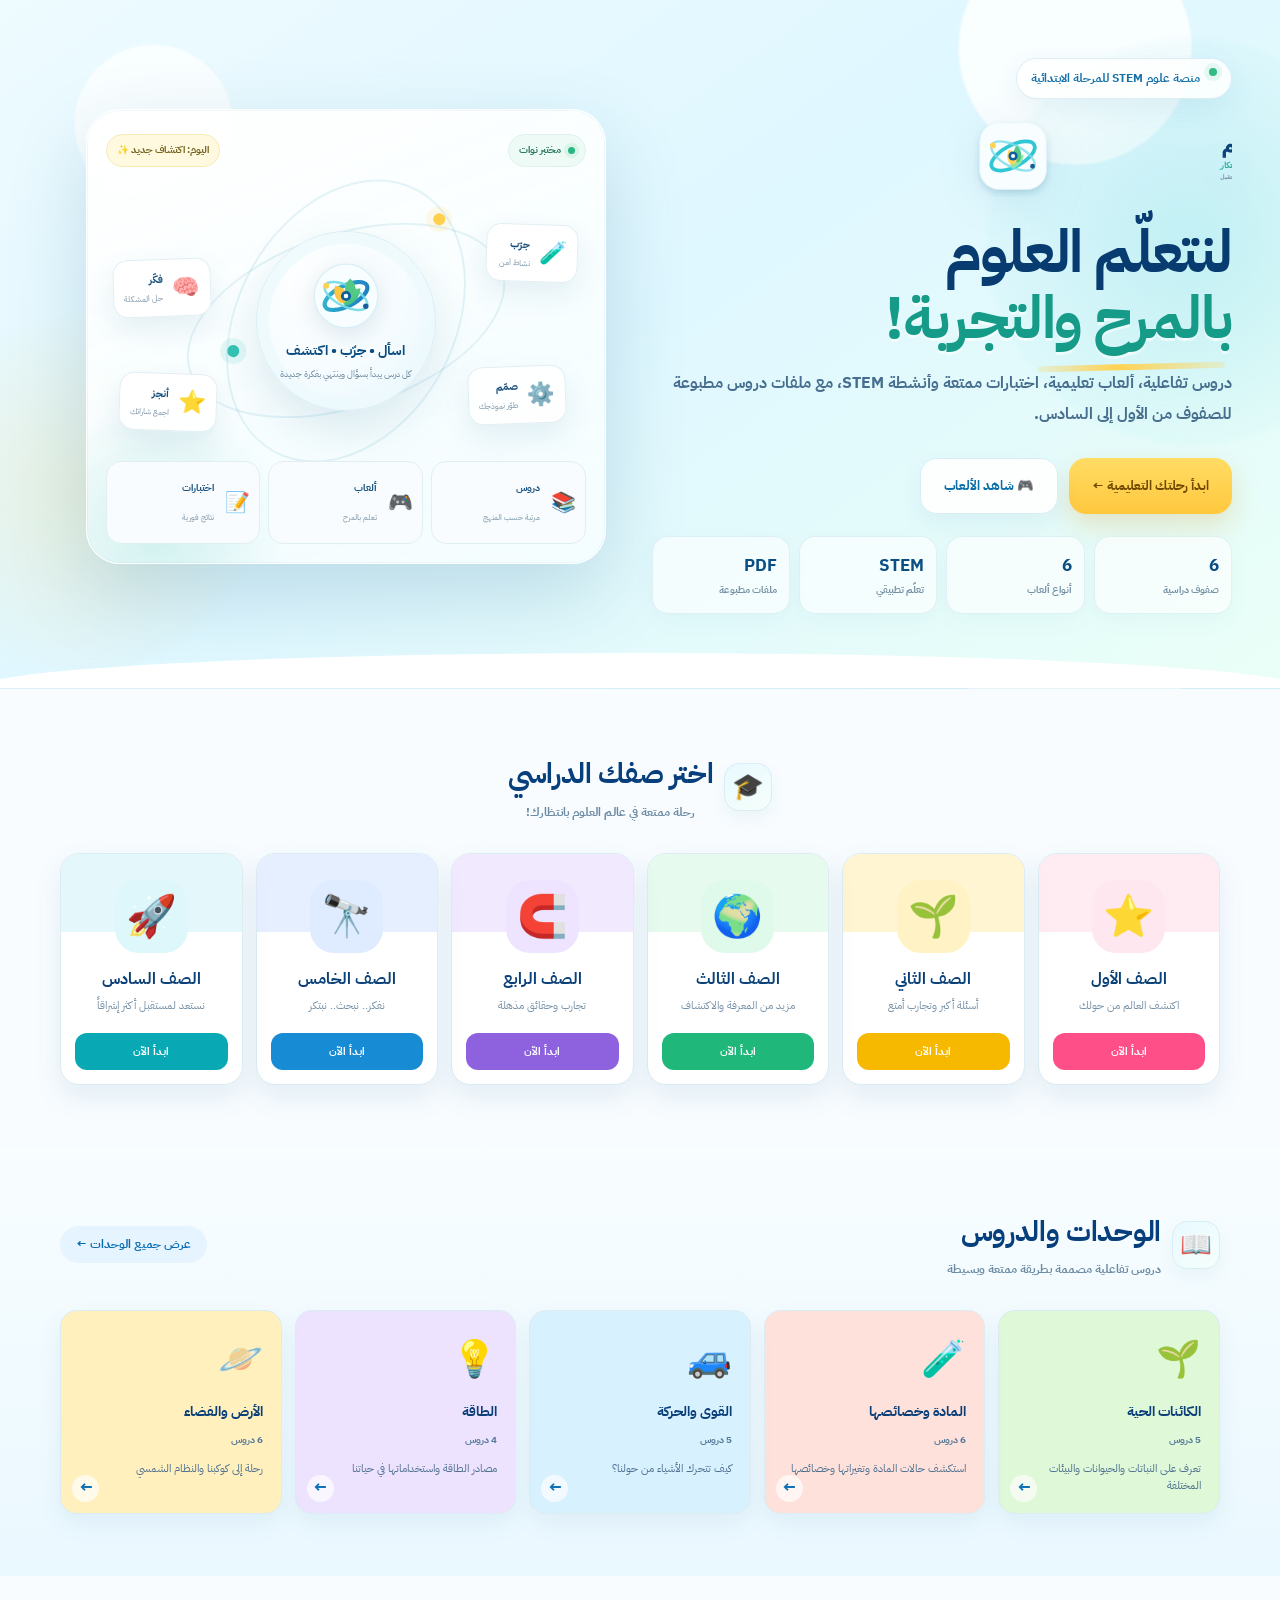
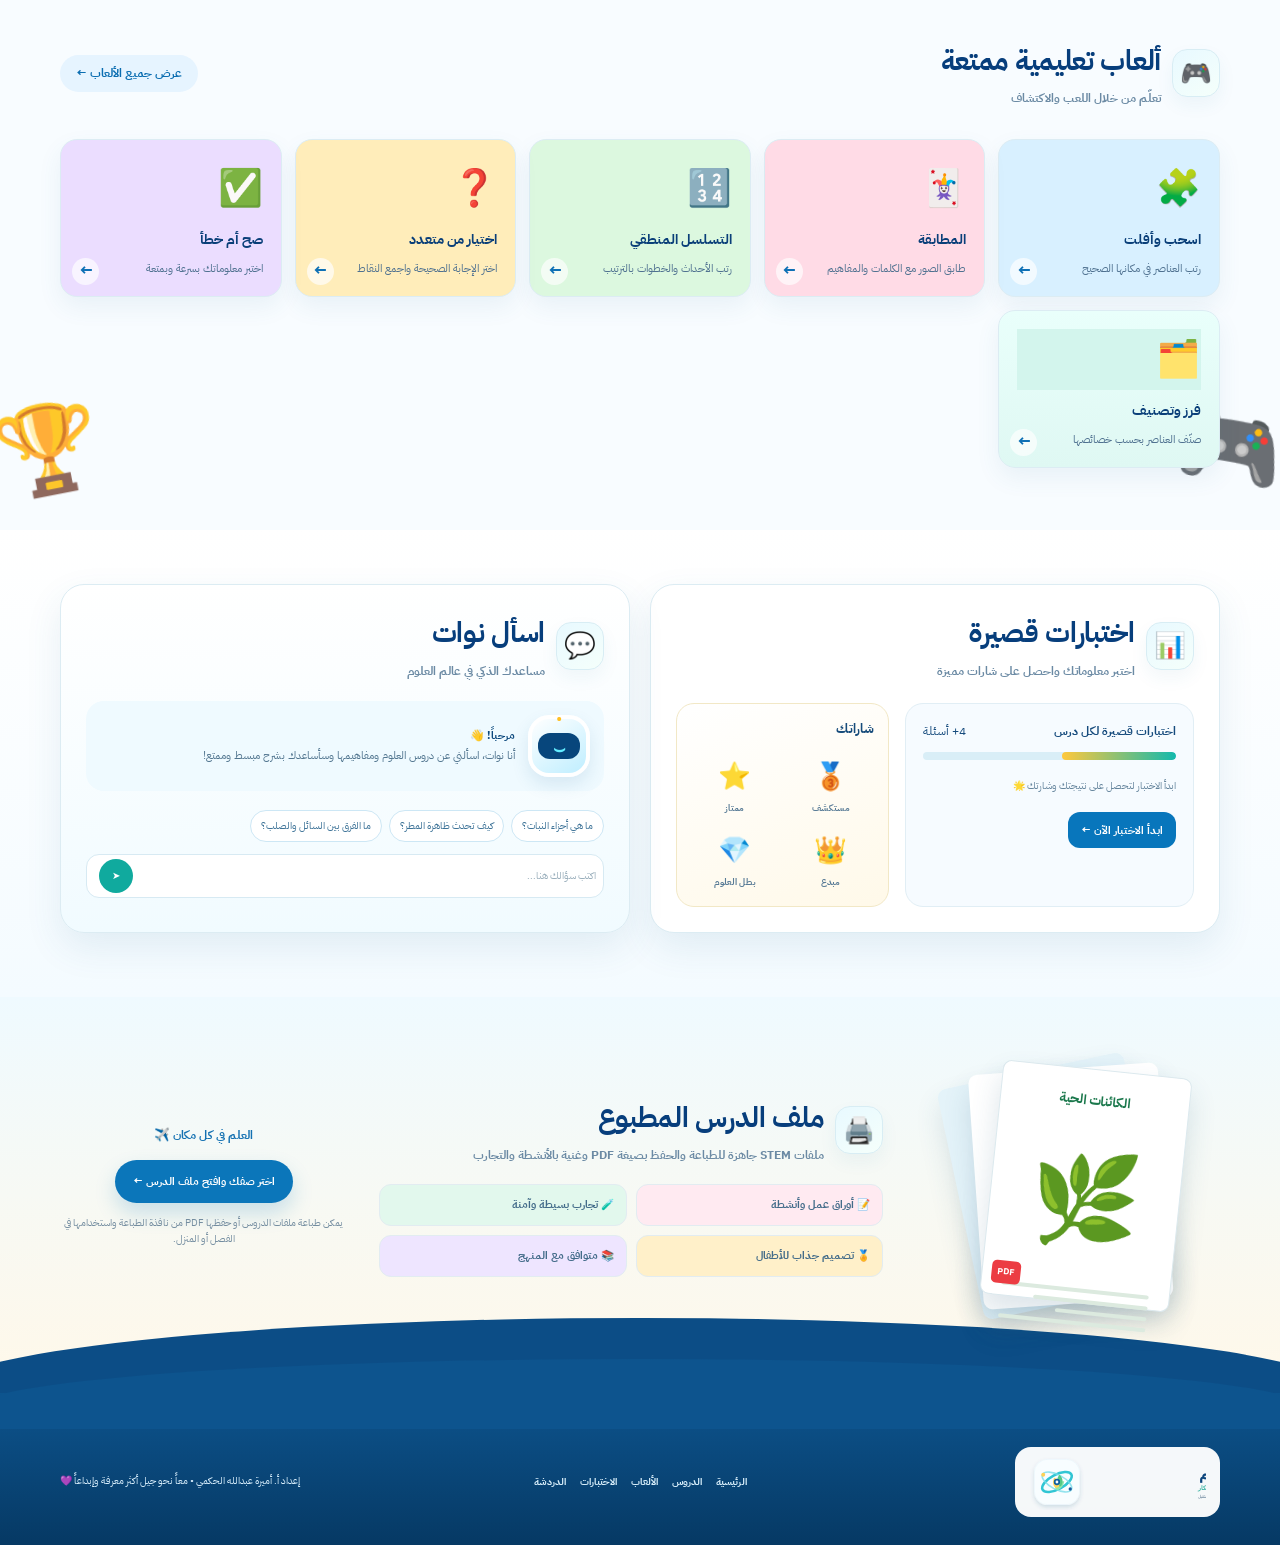
==== commit 3123d761: "Remove misleading semester availability labels from all six grade cards" ====
--- a/index.html
+++ b/index.html
@@ -9,7 +9,7 @@
   <meta name="description" content="نوات ستيم - منصة تعليمية عربية لمادة العلوم STEM للصفوف من الأول إلى السادس الابتدائي، تضم دروساً تفاعلية وألعاباً واختبارات وملفات طباعة موسعة.">
   <title>نوات ستيم | علوم الصفوف الأول والثاني والثالث والرابع والخامس والسادس</title>
   <link rel="stylesheet" href="style.css?v=20261022-kidgames2">
-  <link rel="stylesheet" href="playful-ui.css?v=20260920-1">
+  <link rel="stylesheet" href="playful-ui.css?v=20261028-mobile-nav-qa">
 </head>
 <body>
 
@@ -143,42 +143,36 @@
         <span class="play-grade-icon">⭐</span>
         <h3>الصف الأول</h3>
         <p>اكتشف العالم من حولك</p>
-        <small class="grade-availability">الفصلان الأول والثاني متاحان</small>
         <button type="button">ابدأ الآن</button>
       </article>
       <article class="play-grade-card grade-yellow" onclick="enterApp('grade2')" role="button" tabindex="0" onkeydown="if(event.key==='Enter') enterApp('grade2')">
         <span class="play-grade-icon">🌱</span>
         <h3>الصف الثاني</h3>
         <p>أسئلة أكبر وتجارب أمتع</p>
-        <small class="grade-availability">الفصل الدراسي الثاني متاح • 6 وحدات و24 درسًا</small>
         <button type="button">ابدأ الآن</button>
       </article>
       <article class="play-grade-card grade-green" onclick="enterApp('grade3')" role="button" tabindex="0" onkeydown="if(event.key==='Enter') enterApp('grade3')">
         <span class="play-grade-icon">🌍</span>
         <h3>الصف الثالث</h3>
         <p>مزيد من المعرفة والاكتشاف</p>
-        <small class="grade-availability">الفصلان الأول والثاني متاحان</small>
         <button type="button">ابدأ الآن</button>
       </article>
       <article class="play-grade-card grade-purple" onclick="enterApp('grade4')" role="button" tabindex="0" onkeydown="if(event.key==='Enter') enterApp('grade4')">
         <span class="play-grade-icon">🧲</span>
         <h3>الصف الرابع</h3>
         <p>تجارب وحقائق مذهلة</p>
-        <small class="grade-availability">الفصلان الأول والثاني متاحان • الفصل الثاني 7 وحدات و24 درسًا</small>
         <button type="button">ابدأ الآن</button>
       </article>
       <article class="play-grade-card grade-blue" onclick="enterApp('grade5')" role="button" tabindex="0" onkeydown="if(event.key==='Enter') enterApp('grade5')">
         <span class="play-grade-icon">🔭</span>
         <h3>الصف الخامس</h3>
         <p>نفكر.. نبحث.. نبتكر</p>
-        <small class="grade-availability">الفصل الأول متاح • الفصل الثاني جاهز للإضافة</small>
         <button type="button">ابدأ الآن</button>
       </article>
       <article class="play-grade-card grade-teal" onclick="enterApp('grade6')" role="button" tabindex="0" onkeydown="if(event.key==='Enter') enterApp('grade6')">
         <span class="play-grade-icon">🚀</span>
         <h3>الصف السادس</h3>
         <p>نستعد لمستقبل أكثر إشراقاً</p>
-        <small class="grade-availability">الفصل الأول متاح • الفصل الثاني جاهز للإضافة</small>
         <button type="button">ابدأ الآن</button>
       </article>
     </div>
@@ -400,14 +394,15 @@
 <!-- ===== البيانات والسكريبت ===== -->
 <script src="data.js?v=20261021-1"></script>
 <script src="semester2-data.js?v=20261022-1"></script>
-<script src="data-grade2.js?v=20261027-fullbook2"></script>
+<script src="data-grade2.js?v=20261028-semesters-1to4-5to6"></script>
 <script src="data-grade3.js?v=20261027-semesters"></script>
-<!-- تحديث نشر الصف الرابع: الفصل الدراسي الثاني - المحتوى الكامل للوحدات السبع -->
-<script src="data-grade4.js?v=20261028-grade4-final"></script>
-<script src="data-grade5.js?v=20261028-sem2base"></script>
-<script src="grade5-semester2.js?v=20261028-fullcurriculum"></script>
-<script src="data-grade6.js?v=20261021-1"></script>
-<script src="script.js?v=20261028-grade5-visible"></script>
+<!-- الصف الرابع: الفصل الأول (الوحدات 1-3) والفصل الثاني (الوحدات 4-7) -->
+<script src="data-grade4.js?v=20261028-semesters-separated"></script>
+<script src="data-grade5.js?v=20261028-semesters-separated"></script>
+<script src="grade5-semester2.js?v=20261028-semesters-separated"></script>
+<script src="data-grade6.js?v=20261028-g6-sem2-base"></script>
+<script src="grade6-semester2.js?v=20261028-g6-sem2-full-v2"></script>
+<script src="script.js?v=20261028-grade2-split"></script>
 
 </body>
 </html>
--- a/playful-ui.css
+++ b/playful-ui.css
@@ -1505,3 +1505,62 @@
     padding:4px 7px;
   }
 }
+
+
+/* NAWAT MOBILE NAV AUDIT FIX: 2026-10-28 */
+@media (max-width: 700px) {
+  #app-content .app-brand,
+  #app-content .current-grade-chip {
+    display: none !important;
+  }
+  #app-content nav.main-nav {
+    position: fixed !important;
+    top: auto !important;
+    bottom: 0 !important;
+    left: 0 !important;
+    right: 0 !important;
+    z-index: 1000 !important;
+    height: auto !important;
+    min-height: 68px !important;
+    max-height: 86px !important;
+  }
+  #app-content .nav-inner {
+    display: grid !important;
+    grid-template-columns: repeat(5, minmax(0, 1fr)) !important;
+    grid-auto-flow: row !important;
+    grid-auto-rows: 60px !important;
+    align-items: center !important;
+    min-height: 68px !important;
+    max-height: 86px !important;
+    padding: 5px 6px max(5px, env(safe-area-inset-bottom)) !important;
+    gap: 3px !important;
+  }
+  #app-content .nav-back-home,
+  #app-content .nav-btn {
+    min-width: 0 !important;
+    width: 100% !important;
+    min-height: 58px !important;
+    height: 58px !important;
+    max-height: 58px !important;
+    margin: 0 !important;
+    padding: 4px 1px !important;
+    display: flex !important;
+    flex-direction: column !important;
+    align-items: center !important;
+    justify-content: center !important;
+    gap: 2px !important;
+    font-size: .6rem !important;
+    line-height: 1.1 !important;
+    text-align: center !important;
+    white-space: normal !important;
+    overflow: hidden !important;
+  }
+  #app-content .nav-btn .nav-icon,
+  #app-content .nav-back-home > span:first-child {
+    font-size: 1.1rem !important;
+    line-height: 1.1 !important;
+  }
+  #app-content main {
+    padding-bottom: calc(100px + env(safe-area-inset-bottom)) !important;
+  }
+}
